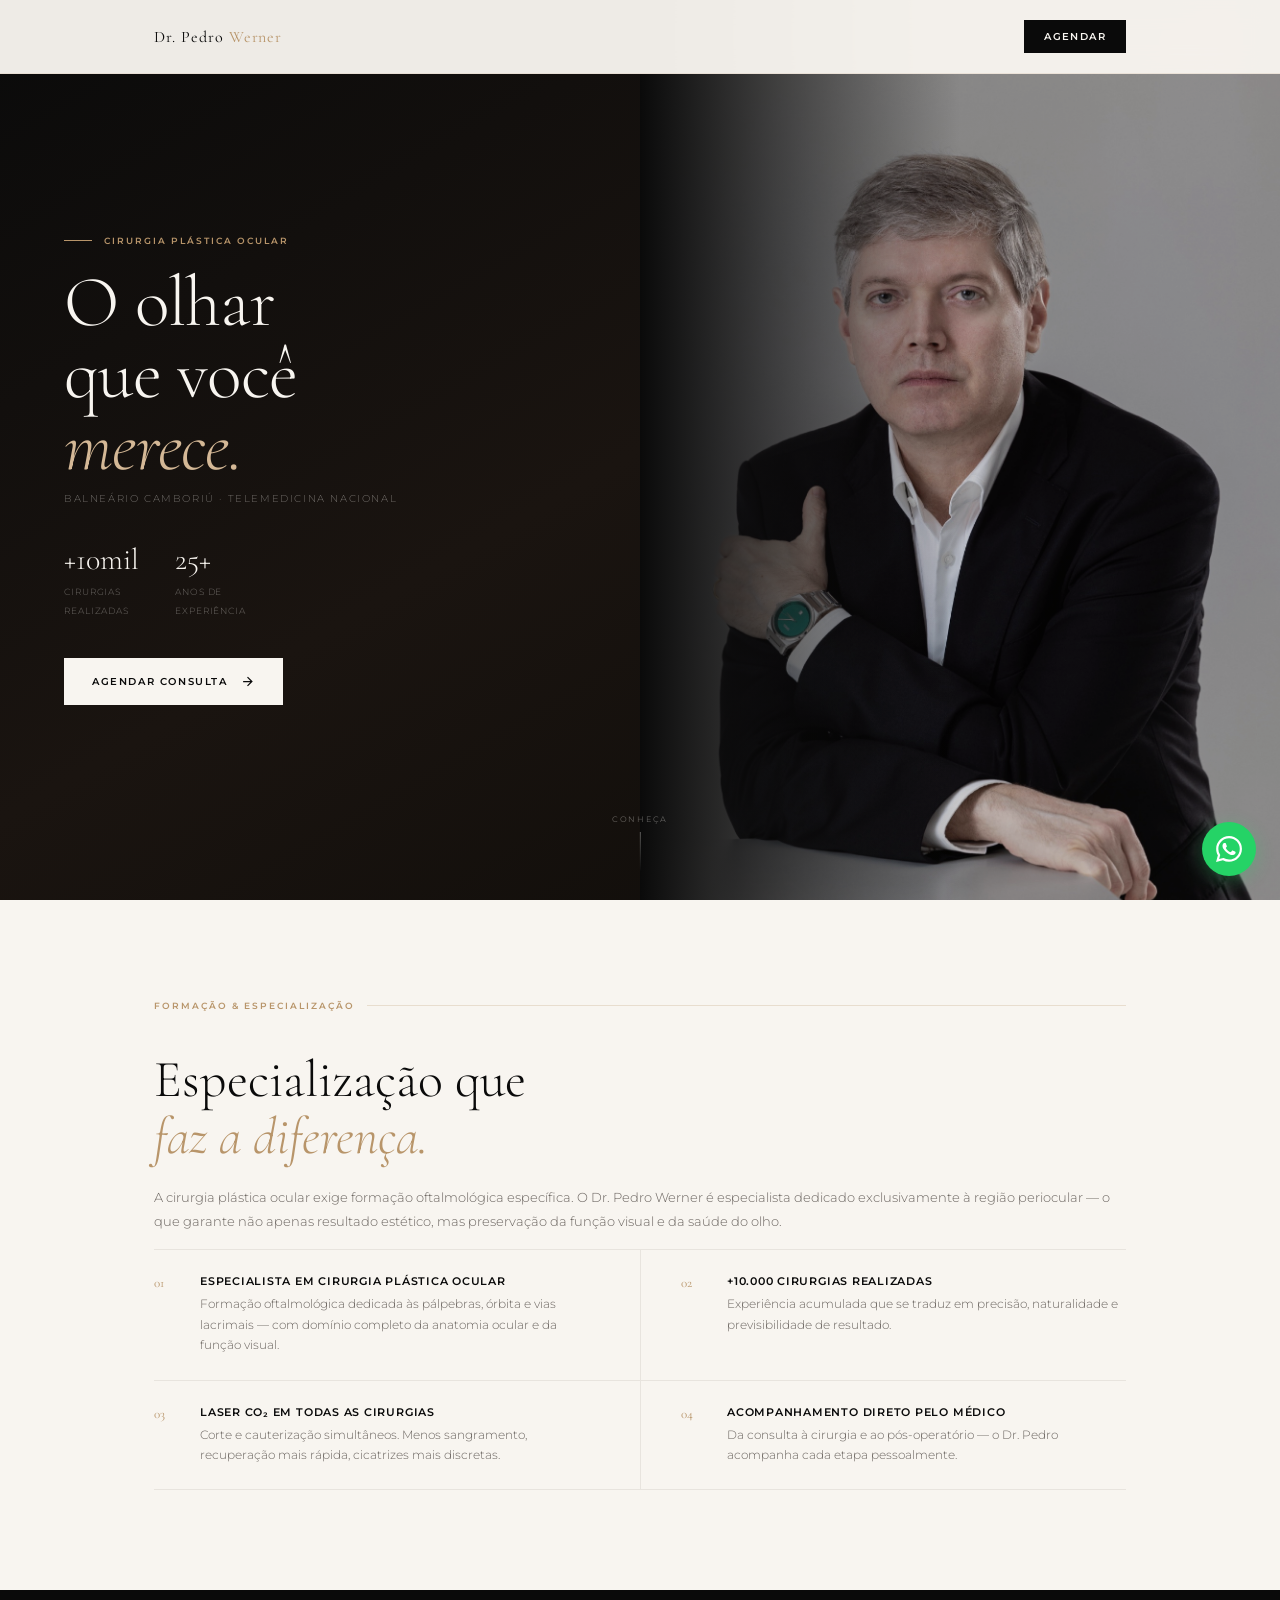
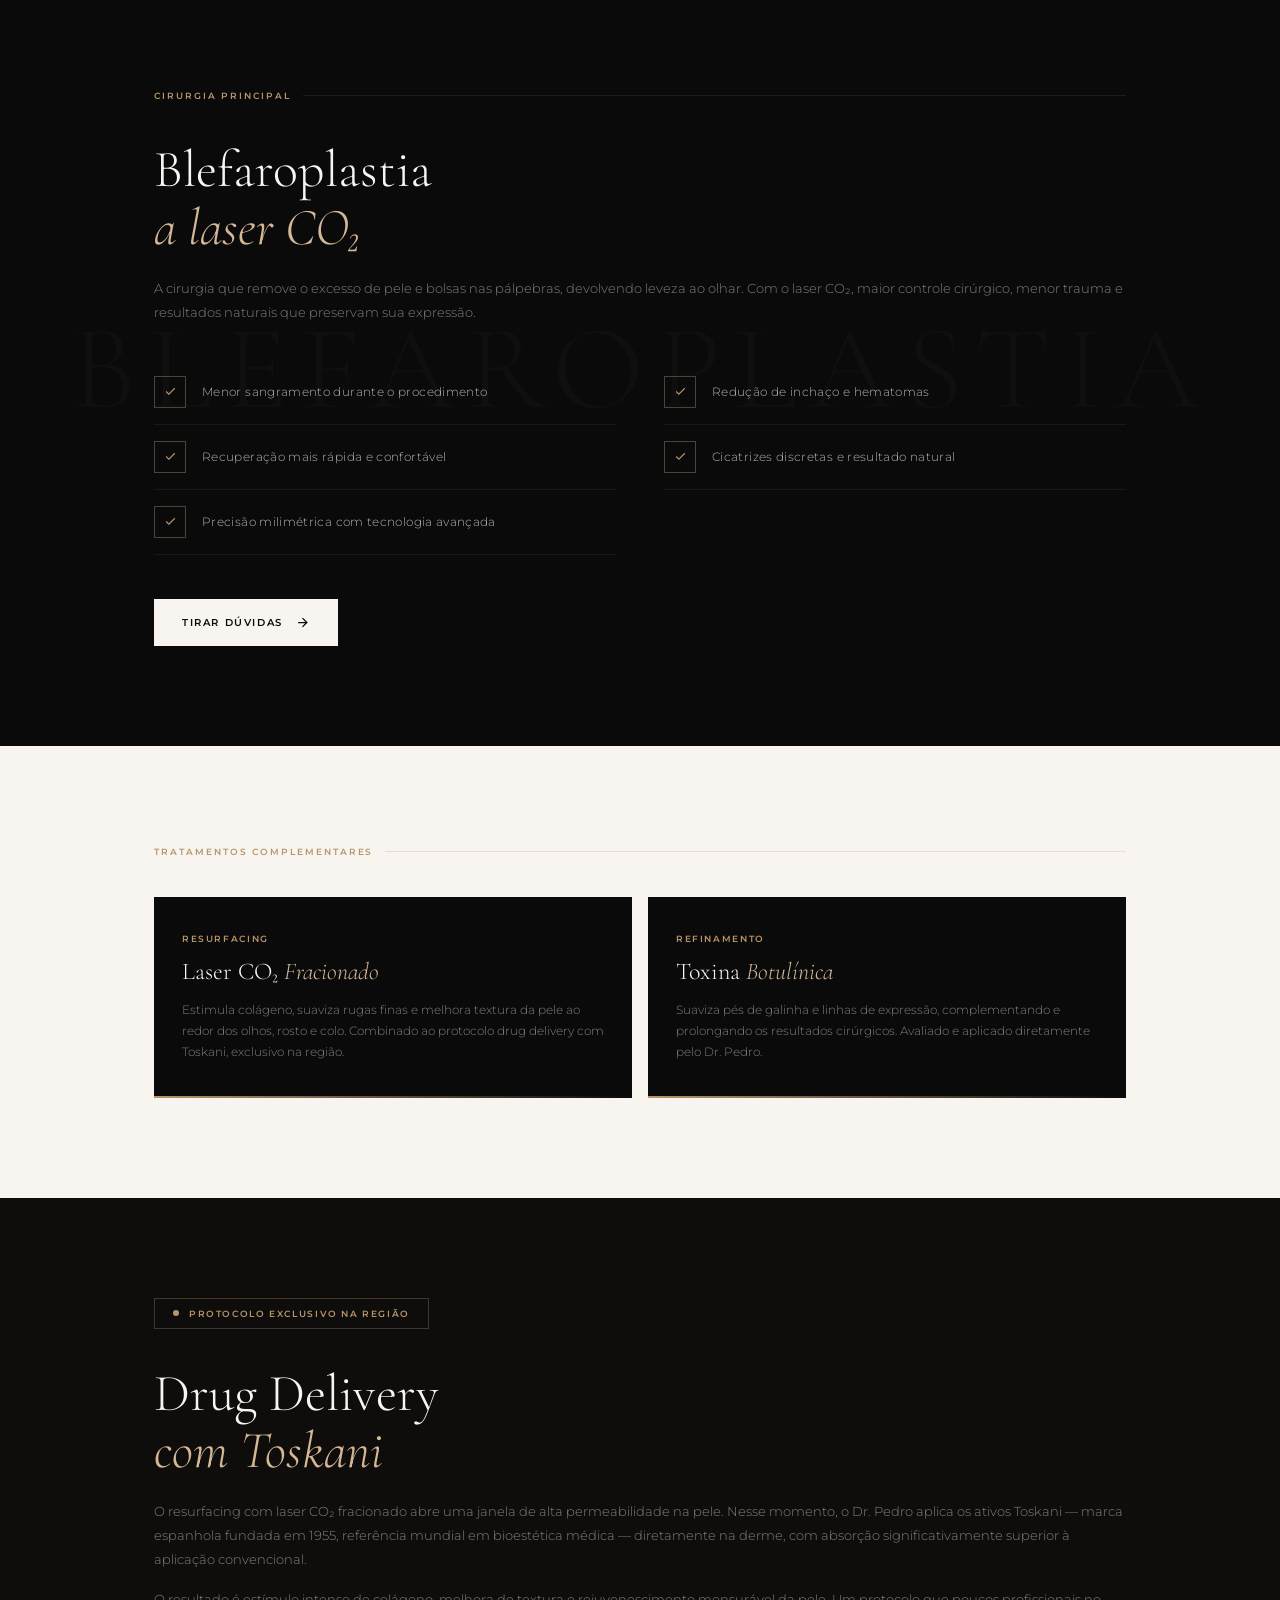
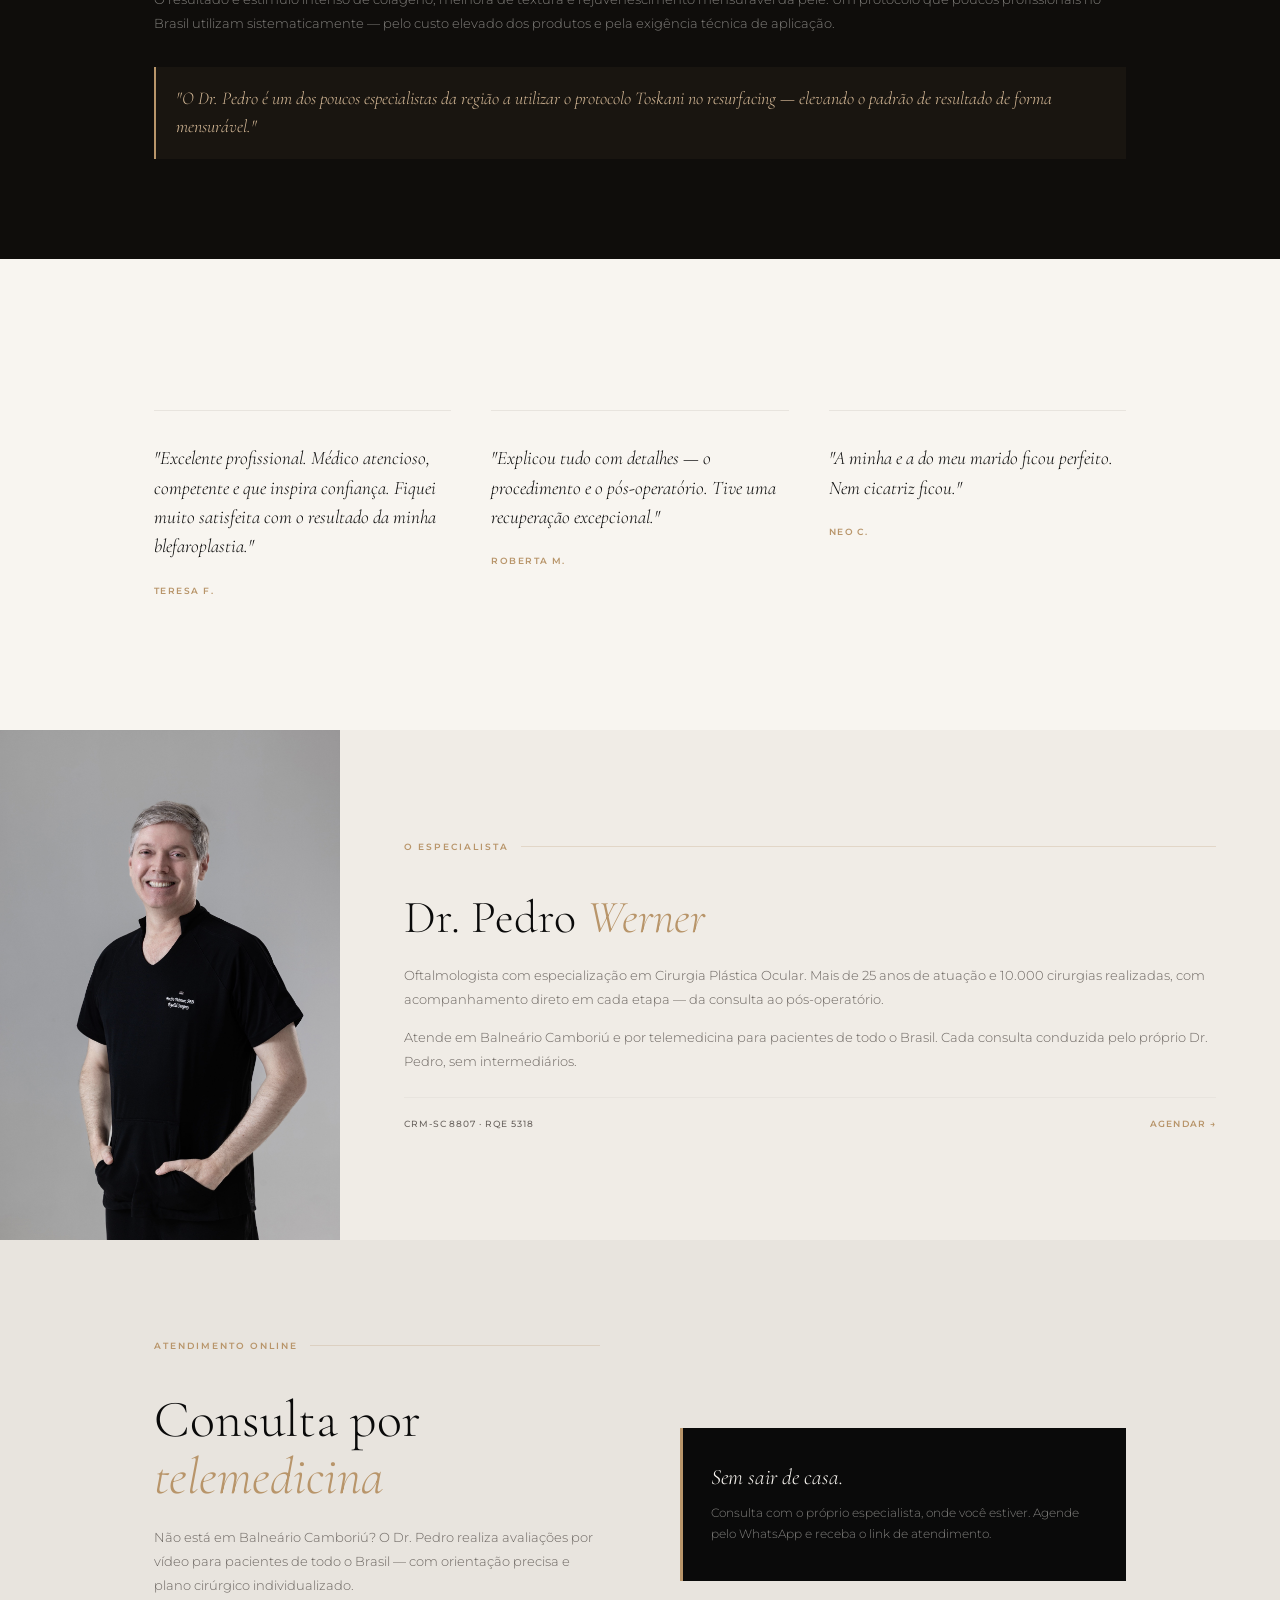
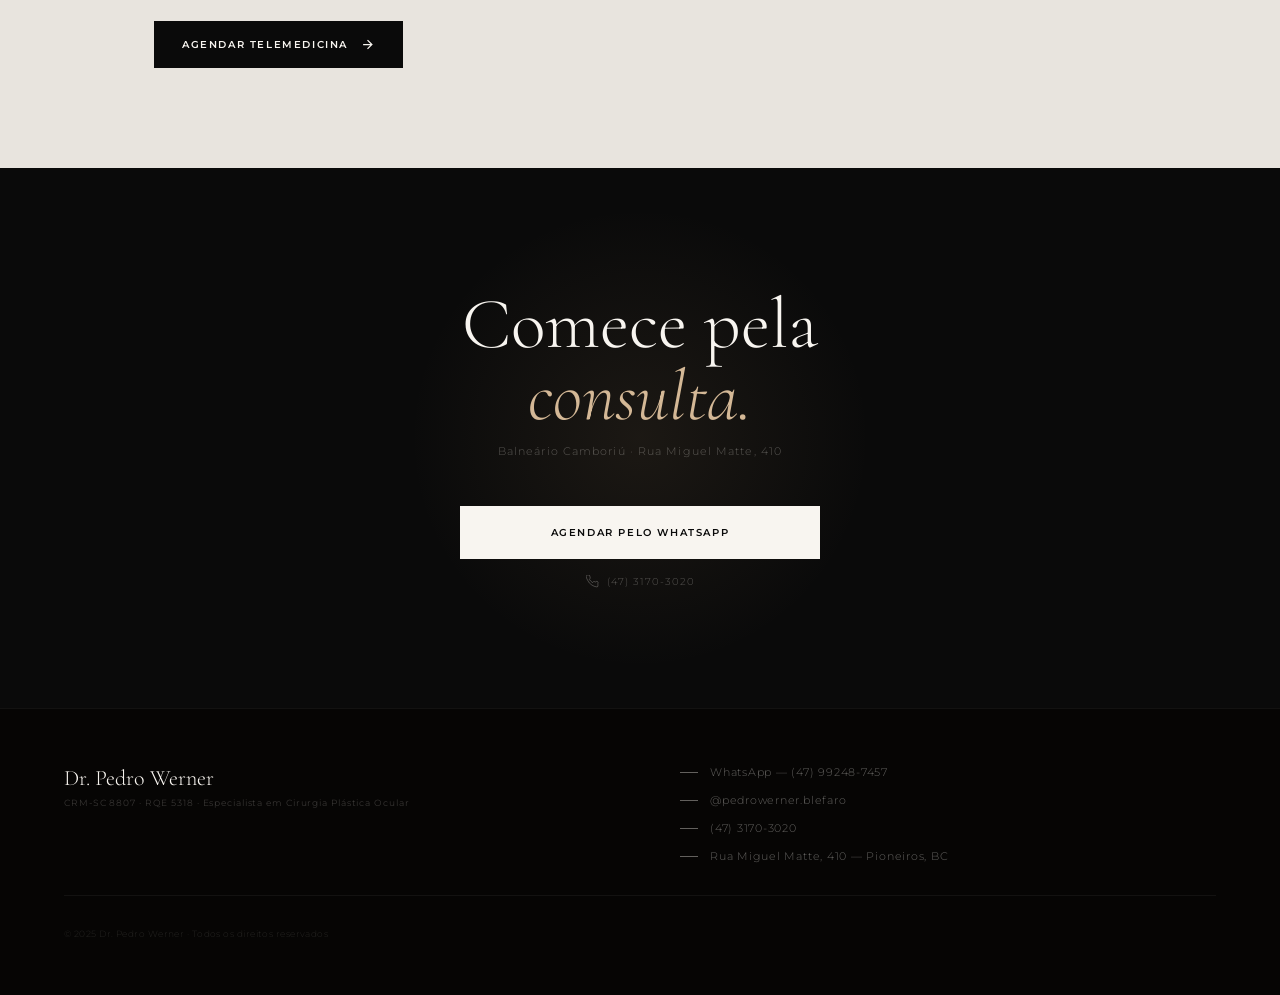
==== index.html @ 824892db "Add files via upload" ====
<!DOCTYPE html>
<html lang="pt-BR">
<head>
<meta charset="UTF-8">
<meta name="viewport" content="width=device-width, initial-scale=1.0">
<meta name="description" content="Dr. Pedro Werner — Especialista em Cirurgia Plástica Ocular. Blefaroplastia com laser CO₂. Balneário Camboriú.">
<title>Dr. Pedro Werner — Cirurgia Plástica Ocular</title>
<link href="https://fonts.googleapis.com/css2?family=Cormorant+Garamond:ital,wght@0,300;0,400;0,500;1,300;1,400&family=Montserrat:wght@300;400;500;600&display=swap" rel="stylesheet">
<style>

*, *::before, *::after { box-sizing: border-box; margin: 0; padding: 0; }
html { scroll-behavior: smooth; -webkit-font-smoothing: antialiased; }

:root {
  --preto: #0a0a0a;
  --branco: #f8f5f0;
  --dourado: #b8956a;
  --dourado-claro: #d4b896;
  --cinza: #6b6560;
  --cinza-claro: #e8e4de;
  --stone: #f0ece6;
  --T: 'Cormorant Garamond', serif;
  --B: 'Montserrat', sans-serif;
  --max: 1100px;
  --pad-mobile: 24px;
  --pad-desktop: 64px;
}

body {
  background: var(--branco);
  color: var(--preto);
  font-family: var(--B);
  overflow-x: hidden;
}

/* ── UTILS ── */
.container {
  width: 100%;
  max-width: var(--max);
  margin: 0 auto;
  padding: 0 var(--pad-mobile);
}
@media (min-width: 768px) {
  .container { padding: 0 var(--pad-desktop); }
}

/* ── NAV ── */
nav {
  position: fixed; top: 0; left: 0; right: 0; z-index: 100;
  background: rgba(248,245,240,0.96);
  backdrop-filter: blur(12px);
  border-bottom: 1px solid rgba(184,149,106,0.15);
}
.nav-inner {
  max-width: var(--max); margin: 0 auto;
  padding: 18px var(--pad-mobile);
  display: flex; align-items: center; justify-content: space-between;
}
@media (min-width: 768px) {
  .nav-inner { padding: 20px var(--pad-desktop); }
}
.nav-logo {
  font-family: var(--T); font-size: 16px; font-weight: 400;
  letter-spacing: 0.06em; color: var(--preto); text-decoration: none;
}
.nav-logo span { color: var(--dourado); }
.nav-cta {
  font-family: var(--B); font-size: 10px; font-weight: 600;
  letter-spacing: 0.14em; text-transform: uppercase;
  color: var(--branco); background: var(--preto);
  padding: 10px 20px; text-decoration: none;
  transition: background 0.25s;
}
.nav-cta:hover { background: var(--dourado); }

/* ── HERO ── */
.hero {
  background: var(--preto);
  min-height: 100svh;
  padding-top: 60px;
  position: relative;
  overflow: hidden;
  display: flex;
  flex-direction: column;
}
@media (min-width: 768px) {
  .hero {
    display: grid;
    grid-template-columns: 1fr 1fr;
    grid-template-rows: 1fr;
    min-height: 100vh;
    padding-top: 0;
  }
}

/* Fundo escuro gradiente */
.hero::before {
  content: '';
  position: absolute; inset: 0;
  background: linear-gradient(150deg, #0a0a0a 0%, #1a1410 50%, #0d0b08 100%);
  z-index: 0;
}

/* Coluna esquerda — texto */
.hero-content {
  position: relative; z-index: 2;
  display: flex; flex-direction: column; justify-content: flex-end;
  padding: 0 var(--pad-mobile) 44px;
  min-height: 100svh;
  order: 1;
}
@media (min-width: 768px) {
  .hero-content {
    min-height: 0;
    padding: 120px var(--pad-desktop) 80px;
    justify-content: center;
    order: 1;
  }
}

.hero-tag {
  font-family: var(--B); font-size: 9px; font-weight: 600;
  letter-spacing: 0.22em; text-transform: uppercase; color: var(--dourado);
  display: flex; align-items: center; gap: 12px; margin-bottom: 20px;
}
.hero-tag::before {
  content: ''; display: block;
  width: 28px; height: 1px; background: var(--dourado);
}
.hero-titulo {
  font-family: var(--T); font-size: clamp(46px, 10vw, 72px);
  font-weight: 300; line-height: 1.0; color: var(--branco);
  letter-spacing: -0.01em; margin-bottom: 10px;
}
.hero-titulo em { font-style: italic; color: var(--dourado-claro); }
.hero-sub {
  font-family: var(--B); font-size: 10px; font-weight: 300;
  letter-spacing: 0.16em; text-transform: uppercase;
  color: rgba(248,245,240,0.4); margin-bottom: 40px;
}
.hero-stats { display: flex; gap: 36px; margin-bottom: 40px; }
.stat-num {
  font-family: var(--T); font-size: 30px; font-weight: 300;
  color: var(--branco); display: block; line-height: 1; margin-bottom: 5px;
}
.stat-label {
  font-family: var(--B); font-size: 9px; font-weight: 300;
  letter-spacing: 0.1em; text-transform: uppercase;
  color: rgba(248,245,240,0.38); line-height: 1.5;
}
.hero-btn {
  display: inline-flex; align-items: center; gap: 12px;
  font-family: var(--B); font-size: 10px; font-weight: 600;
  letter-spacing: 0.16em; text-transform: uppercase;
  color: var(--preto); background: var(--branco);
  padding: 16px 28px; text-decoration: none; width: fit-content;
  transition: background 0.25s, color 0.25s;
}
.hero-btn:hover { background: var(--dourado); color: var(--branco); }
.hero-btn svg { width: 15px; height: 15px; transition: transform 0.25s; }
.hero-btn:hover svg { transform: translateX(3px); }

/* Coluna direita — foto */
.hero-foto-wrap {
  position: absolute;
  inset: 0;
  z-index: 0;
  overflow: hidden;
}
@media (min-width: 768px) {
  .hero-foto-wrap {
    position: relative;
    order: 2;
    height: 100vh;
    max-height: none;
    min-height: 0;
  }
}
.hero-foto {
  width: 100%; height: 100%;
  object-fit: cover;
  object-position: center 8%;
  opacity: 0.8;
  filter: grayscale(15%);
  display: block;
}
/* gradiente sobre a foto — mobile: embaixo, desktop: esquerda */
.hero-foto-grad {
  position: absolute; inset: 0;
  background: linear-gradient(to bottom, rgba(10,10,10,0.15) 0%, rgba(10,10,10,0.5) 45%, rgba(10,10,10,0.95) 75%, var(--preto) 100%);
}
@media (min-width: 768px) {
  .hero-foto-grad {
    background: linear-gradient(to left, transparent 50%, var(--preto) 100%);
  }
}

/* scroll indicator */
.scroll-ind {
  position: absolute; bottom: 28px; left: 50%;
  transform: translateX(-50%);
  display: none; flex-direction: column; align-items: center; gap: 8px;
  z-index: 3; opacity: 0.35;
}
@media (min-width: 768px) {
  .scroll-ind { display: flex; }
}
.scroll-ind span {
  font-family: var(--B); font-size: 8px; font-weight: 400;
  letter-spacing: 0.22em; text-transform: uppercase; color: var(--branco);
}
.scroll-line {
  width: 1px; height: 40px;
  background: linear-gradient(to bottom, var(--branco), transparent);
  animation: scrollAnim 2s ease infinite;
}
@keyframes scrollAnim {
  0%   { transform: scaleY(0); transform-origin: top; }
  50%  { transform: scaleY(1); transform-origin: top; }
  51%  { transform: scaleY(1); transform-origin: bottom; }
  100% { transform: scaleY(0); transform-origin: bottom; }
}

/* ── SEÇÕES GENÉRICAS ── */
.section { padding: 72px 0; }
.section.dark { background: var(--preto); }
.section.light { background: var(--branco); }
.section.stone { background: var(--stone); }
.section.sand { background: var(--cinza-claro); }

@media (min-width: 768px) {
  .section { padding: 100px 0; }
}

.section-label {
  font-family: var(--B); font-size: 9px; font-weight: 600;
  letter-spacing: 0.22em; text-transform: uppercase; color: var(--dourado);
  display: flex; align-items: center; gap: 12px; margin-bottom: 40px;
}
.section-label::after {
  content: ''; flex: 1; height: 1px;
  background: rgba(184,149,106,0.25);
}
.section-label.dark-line::after { background: rgba(255,255,255,0.08); }

.h2 {
  font-family: var(--T); font-size: clamp(36px, 5vw, 52px);
  font-weight: 300; line-height: 1.1; margin-bottom: 20px;
}
.h2 em { font-style: italic; color: var(--dourado); }
.h2.on-dark { color: var(--branco); }
.h2.on-dark em { color: var(--dourado-claro); }

.body-text {
  font-family: var(--B); font-size: 13px; font-weight: 300;
  line-height: 1.85; color: var(--cinza); margin-bottom: 16px;
}
.body-text.on-dark { color: rgba(248,245,240,0.5); }

/* ── CREDENCIAIS ── */
.cred-grid {
  display: grid;
  grid-template-columns: 1fr;
  border-top: 1px solid var(--cinza-claro);
  margin-top: 8px;
}
@media (min-width: 768px) {
  .cred-grid { grid-template-columns: 1fr 1fr; }
}
.cred-item {
  display: flex; gap: 20px; align-items: flex-start;
  padding: 24px 0; border-bottom: 1px solid var(--cinza-claro);
}
@media (min-width: 768px) {
  .cred-item:nth-child(odd) { padding-right: 40px; }
  .cred-item:nth-child(even) { padding-left: 40px; border-left: 1px solid var(--cinza-claro); }
}
.cred-n {
  font-family: var(--T); font-size: 13px; font-weight: 400;
  color: var(--dourado); min-width: 26px; padding-top: 1px;
}
.cred-h {
  font-family: var(--B); font-size: 11px; font-weight: 600;
  letter-spacing: 0.07em; text-transform: uppercase;
  color: var(--preto); margin-bottom: 6px;
}
.cred-p {
  font-family: var(--B); font-size: 12px; font-weight: 300;
  line-height: 1.7; color: var(--cinza);
}

/* ── BENEFÍCIOS ── */
.bene-list { margin: 36px 0; }
.bene-item {
  display: flex; align-items: center; gap: 16px;
  padding: 16px 0; border-bottom: 1px solid rgba(255,255,255,0.06);
}
.bene-icon {
  width: 32px; height: 32px; flex-shrink: 0;
  border: 1px solid rgba(184,149,106,0.4);
  display: flex; align-items: center; justify-content: center;
}
.bene-icon svg { width: 13px; height: 13px; stroke: var(--dourado); fill: none; stroke-width: 2; }
.bene-txt {
  font-family: var(--B); font-size: 12px; font-weight: 300;
  letter-spacing: 0.03em; color: rgba(248,245,240,0.72);
}

@media (min-width: 768px) {
  .bene-list { display: grid; grid-template-columns: 1fr 1fr; column-gap: 48px; }
}

/* ── CARDS ── */
.cards-grid { display: grid; grid-template-columns: 1fr; gap: 16px; margin-top: 16px; }
@media (min-width: 768px) {
  .cards-grid { grid-template-columns: 1fr 1fr; }
}
.card {
  background: var(--preto); padding: 36px 28px;
  position: relative; overflow: hidden;
  transition: transform 0.25s;
}
.card:hover { transform: translateY(-2px); }
.card::after {
  content: ''; position: absolute; bottom: 0; left: 0; right: 0;
  height: 2px; background: linear-gradient(90deg, var(--dourado), transparent);
}
.card-tag {
  font-family: var(--B); font-size: 9px; font-weight: 600;
  letter-spacing: 0.18em; text-transform: uppercase; color: var(--dourado); margin-bottom: 14px;
}
.card-h {
  font-family: var(--T); font-size: 24px; font-weight: 300;
  color: var(--branco); margin-bottom: 12px; line-height: 1.2;
}
.card-h em { font-style: italic; color: var(--dourado-claro); }
.card-p {
  font-family: var(--B); font-size: 12px; font-weight: 300;
  line-height: 1.75; color: rgba(248,245,240,0.5);
}

/* ── TOSKANI ── */
.toskani-badge {
  display: inline-flex; align-items: center; gap: 10px;
  border: 1px solid rgba(184,149,106,0.3);
  padding: 9px 18px; margin-bottom: 36px;
}
.toskani-badge::before {
  content: ''; width: 6px; height: 6px;
  background: var(--dourado); border-radius: 50%;
  animation: pulse 2s ease infinite;
}
.toskani-badge span {
  font-family: var(--B); font-size: 9px; font-weight: 600;
  letter-spacing: 0.18em; text-transform: uppercase; color: var(--dourado);
}
@keyframes pulse { 0%,100% { opacity:1; } 50% { opacity:0.4; } }

.toskani-quote {
  border-left: 2px solid var(--dourado);
  padding: 18px 20px; margin-top: 32px;
  background: rgba(184,149,106,0.06);
}
.toskani-quote p {
  font-family: var(--T); font-size: 18px; font-weight: 300;
  font-style: italic; color: var(--dourado-claro); line-height: 1.55;
}

/* ── DEPOIMENTOS ── */
.dep-grid { margin-top: 8px; }
@media (min-width: 768px) {
  .dep-grid { display: grid; grid-template-columns: 1fr 1fr 1fr; gap: 0 40px; }
}
.dep-item {
  padding: 32px 0; border-bottom: 1px solid var(--cinza-claro);
}
.dep-item:first-child { border-top: 1px solid var(--cinza-claro); }
@media (min-width: 768px) {
  .dep-item { border-bottom: none; border-top: 1px solid var(--cinza-claro) !important; }
}
.dep-txt {
  font-family: var(--T); font-size: 19px; font-weight: 300;
  font-style: italic; line-height: 1.55; color: var(--preto); margin-bottom: 18px;
}
.dep-autor {
  font-family: var(--B); font-size: 9px; font-weight: 600;
  letter-spacing: 0.16em; text-transform: uppercase; color: var(--dourado);
}

/* ── ESPECIALISTA ── */
.esp-wrap {
  display: grid;
  grid-template-columns: 1fr;
  gap: 0;
}
@media (min-width: 768px) {
  .esp-wrap {
    grid-template-columns: 340px 1fr;
    align-items: stretch;
    min-height: 440px;
  }
}
.esp-foto-wrap {
  overflow: hidden;
  height: 380px;
}
@media (min-width: 768px) {
  .esp-foto-wrap { height: auto; min-height: 480px; }
}
.esp-foto {
  width: 100%; height: 100%;
  object-fit: cover;
  object-position: center 25%;
  filter: grayscale(15%);
  display: block;
}
.esp-body {
  padding: 40px var(--pad-mobile);
  display: flex; flex-direction: column; justify-content: center;
}
@media (min-width: 768px) {
  .esp-body { padding: 56px var(--pad-desktop); }
}
.esp-h {
  font-family: var(--T); font-size: clamp(32px, 4vw, 46px);
  font-weight: 300; color: var(--preto); line-height: 1.1; margin-bottom: 20px;
}
.esp-h em { font-style: italic; color: var(--dourado); }
.esp-rodape {
  display: flex; align-items: center; justify-content: space-between;
  border-top: 1px solid var(--cinza-claro); padding-top: 20px; margin-top: 24px;
}
.esp-crm {
  font-family: var(--B); font-size: 9px; font-weight: 500;
  letter-spacing: 0.1em; text-transform: uppercase; color: var(--cinza);
}
.esp-link {
  font-family: var(--B); font-size: 9px; font-weight: 600;
  letter-spacing: 0.14em; text-transform: uppercase;
  color: var(--dourado); text-decoration: none;
}

/* ── TELEMEDICINA ── */
.tele-inner {
  display: grid; grid-template-columns: 1fr;
  gap: 36px;
}
@media (min-width: 768px) {
  .tele-inner { grid-template-columns: 1fr 1fr; align-items: center; gap: 80px; }
}
.tele-box {
  background: var(--preto); padding: 36px 28px;
  border-left: 3px solid var(--dourado);
}
.tele-box-h {
  font-family: var(--T); font-size: 22px; font-weight: 300;
  font-style: italic; color: var(--branco); margin-bottom: 12px;
}
.tele-box-p {
  font-family: var(--B); font-size: 12px; font-weight: 300;
  line-height: 1.8; color: rgba(248,245,240,0.5);
}

/* ── CTA FINAL ── */
.cta-wrap {
  background: var(--preto); padding: 96px var(--pad-mobile);
  text-align: center; position: relative; overflow: hidden;
}
@media (min-width: 768px) {
  .cta-wrap { padding: 120px var(--pad-desktop); }
}
.cta-wrap::before {
  content: ''; position: absolute;
  top: 50%; left: 50%; transform: translate(-50%, -50%);
  width: 500px; height: 500px;
  background: radial-gradient(circle, rgba(184,149,106,0.1) 0%, transparent 65%);
  pointer-events: none;
}
.cta-h {
  font-family: var(--T); font-size: clamp(44px, 8vw, 72px);
  font-weight: 300; line-height: 1.0; color: var(--branco); margin-bottom: 12px;
}
.cta-h em { font-style: italic; color: var(--dourado-claro); }
.cta-sub {
  font-family: var(--B); font-size: 11px; font-weight: 300;
  letter-spacing: 0.1em; color: rgba(248,245,240,0.3); margin-bottom: 48px;
}
.cta-btn {
  display: block; max-width: 360px; margin: 0 auto 16px;
  font-family: var(--B); font-size: 10px; font-weight: 600;
  letter-spacing: 0.16em; text-transform: uppercase;
  color: var(--preto); background: var(--branco);
  padding: 20px 36px; text-decoration: none; text-align: center;
  transition: background 0.25s, color 0.25s;
}
.cta-btn:hover { background: var(--dourado); color: var(--branco); }
.cta-tel {
  display: flex; align-items: center; justify-content: center; gap: 8px;
  font-family: var(--B); font-size: 10px; font-weight: 300;
  letter-spacing: 0.1em; color: rgba(248,245,240,0.3);
  text-decoration: none; margin-top: 14px; transition: color 0.25s;
}
.cta-tel:hover { color: var(--dourado); }

/* ── FOOTER ── */
footer {
  background: #060504;
  padding: 48px var(--pad-mobile);
  border-top: 1px solid rgba(255,255,255,0.05);
}
@media (min-width: 768px) {
  footer { padding: 56px var(--pad-desktop); }
  .footer-inner {
    display: grid; grid-template-columns: 1fr 1fr;
    gap: 0 80px; align-items: start;
  }
}
.footer-nome {
  font-family: var(--T); font-size: 22px; font-weight: 300;
  color: var(--branco); margin-bottom: 6px;
}
.footer-crm {
  font-family: var(--B); font-size: 9px; font-weight: 400;
  letter-spacing: 0.1em; color: rgba(248,245,240,0.2); margin-bottom: 36px;
}
@media (min-width: 768px) { .footer-crm { margin-bottom: 0; } }
.footer-links {
  display: flex; flex-direction: column; gap: 14px;
}
.footer-link {
  font-family: var(--B); font-size: 11px; font-weight: 300;
  letter-spacing: 0.07em; color: rgba(248,245,240,0.38);
  text-decoration: none; display: flex; align-items: center; gap: 12px;
  transition: color 0.25s;
}
.footer-link:hover { color: var(--dourado); }
.footer-link::before { content: ''; width: 18px; height: 1px; background: currentColor; flex-shrink: 0; }
.footer-copy {
  font-family: var(--B); font-size: 9px; font-weight: 300;
  color: rgba(248,245,240,0.13); letter-spacing: 0.05em;
  padding-top: 32px; margin-top: 32px;
  border-top: 1px solid rgba(255,255,255,0.05);
  grid-column: 1 / -1;
}

/* ── WHATSAPP FLOAT ── */
.wa-float {
  position: fixed; bottom: 24px; right: 24px; z-index: 200;
  width: 54px; height: 54px; background: #25D366; border-radius: 50%;
  display: flex; align-items: center; justify-content: center;
  box-shadow: 0 4px 18px rgba(37,211,102,0.3);
  text-decoration: none; transition: transform 0.25s, box-shadow 0.25s;
}
.wa-float:hover { transform: scale(1.08); box-shadow: 0 6px 24px rgba(37,211,102,0.45); }
.wa-float svg { width: 26px; height: 26px; fill: white; }

/* ── REVEAL ── */
.rv { opacity: 0; transform: translateY(22px); transition: opacity 0.65s ease, transform 0.65s ease; }
.rv.on { opacity: 1; transform: none; }

/* ── DIVISOR ── */
.div-gold { width: 36px; height: 1px; background: var(--dourado); margin: 28px 0; }

/* ── BLEFARO WATERMARK ── */
.procedimento-bg { position: relative; overflow: hidden; }
.procedimento-bg::before {
  content: 'BLEFAROPLASTIA';
  position: absolute; top: 50%; left: 50%;
  transform: translate(-50%, -50%);
  font-family: var(--T); font-size: clamp(60px, 12vw, 120px);
  font-weight: 300; color: rgba(255,255,255,0.025);
  white-space: nowrap; pointer-events: none; letter-spacing: 0.1em;
}

/* btn reutilizável */
.btn {
  display: inline-flex; align-items: center; gap: 12px;
  font-family: var(--B); font-size: 10px; font-weight: 600;
  letter-spacing: 0.16em; text-transform: uppercase;
  padding: 16px 28px; text-decoration: none; width: fit-content;
  transition: background 0.25s, color 0.25s;
}
.btn.branco { color: var(--preto); background: var(--branco); }
.btn.branco:hover { background: var(--dourado); color: var(--branco); }
.btn.preto { color: var(--branco); background: var(--preto); }
.btn.preto:hover { background: var(--dourado); }
.btn svg { width: 15px; height: 15px; transition: transform 0.25s; }
.btn:hover svg { transform: translateX(3px); }

</style>
</head>
<body>

<!-- NAV -->
<nav>
  <div class="nav-inner">
    <a href="#" class="nav-logo">Dr. Pedro <span>Werner</span></a>
    <a href="https://wa.me/554799248457" class="nav-cta">Agendar</a>
  </div>
</nav>

<!-- HERO -->
<section class="hero">
  <div class="hero-foto-wrap">
    <img src="[data-uri]" alt="Dr. Pedro Werner" class="hero-foto">
    <div class="hero-foto-grad"></div>
  </div>

  <div class="hero-content">
    <div class="hero-tag">Cirurgia Plástica Ocular</div>
    <h1 class="hero-titulo">
      O olhar<br>que você<br><em>merece.</em>
    </h1>
    <p class="hero-sub">Balneário Camboriú · Telemedicina Nacional</p>
    <div class="hero-stats">
      <div>
        <span class="stat-num">+10mil</span>
        <span class="stat-label">cirurgias<br>realizadas</span>
      </div>
      <div>
        <span class="stat-num">25+</span>
        <span class="stat-label">anos de<br>experiência</span>
      </div>
    </div>
    <a href="https://wa.me/554799248457" class="btn branco">
      Agendar consulta
      <svg viewBox="0 0 24 24" fill="none" stroke="currentColor" stroke-width="2"><path d="M5 12h14M12 5l7 7-7 7"/></svg>
    </a>
  </div>

  <div class="scroll-ind">
    <span>Conheça</span>
    <div class="scroll-line"></div>
  </div>
</section>

<!-- CREDENCIAIS -->
<section class="section light">
  <div class="container">
    <div class="section-label rv">Formação & Especialização</div>
    <h2 class="h2 rv">Especialização que<br><em>faz a diferença.</em></h2>
    <p class="body-text rv">A cirurgia plástica ocular exige formação oftalmológica específica. O Dr. Pedro Werner é especialista dedicado exclusivamente à região periocular — o que garante não apenas resultado estético, mas preservação da função visual e da saúde do olho.</p>
    <div class="cred-grid">
      <div class="cred-item rv">
        <span class="cred-n">01</span>
        <div><p class="cred-h">Especialista em Cirurgia Plástica Ocular</p><p class="cred-p">Formação oftalmológica dedicada às pálpebras, órbita e vias lacrimais — com domínio completo da anatomia ocular e da função visual.</p></div>
      </div>
      <div class="cred-item rv">
        <span class="cred-n">02</span>
        <div><p class="cred-h">+10.000 cirurgias realizadas</p><p class="cred-p">Experiência acumulada que se traduz em precisão, naturalidade e previsibilidade de resultado.</p></div>
      </div>
      <div class="cred-item rv">
        <span class="cred-n">03</span>
        <div><p class="cred-h">Laser CO₂ em todas as cirurgias</p><p class="cred-p">Corte e cauterização simultâneos. Menos sangramento, recuperação mais rápida, cicatrizes mais discretas.</p></div>
      </div>
      <div class="cred-item rv">
        <span class="cred-n">04</span>
        <div><p class="cred-h">Acompanhamento direto pelo médico</p><p class="cred-p">Da consulta à cirurgia e ao pós-operatório — o Dr. Pedro acompanha cada etapa pessoalmente.</p></div>
      </div>
    </div>
  </div>
</section>

<!-- BLEFAROPLASTIA -->
<section class="section dark procedimento-bg">
  <div class="container">
    <div class="section-label dark-line rv">Cirurgia Principal</div>
    <h2 class="h2 on-dark rv">Blefaroplastia<br><em>a laser CO₂</em></h2>
    <p class="body-text on-dark rv">A cirurgia que remove o excesso de pele e bolsas nas pálpebras, devolvendo leveza ao olhar. Com o laser CO₂, maior controle cirúrgico, menor trauma e resultados naturais que preservam sua expressão.</p>
    <div class="bene-list">
      <div class="bene-item rv"><div class="bene-icon"><svg viewBox="0 0 24 24"><path d="M20 6L9 17l-5-5"/></svg></div><span class="bene-txt">Menor sangramento durante o procedimento</span></div>
      <div class="bene-item rv"><div class="bene-icon"><svg viewBox="0 0 24 24"><path d="M20 6L9 17l-5-5"/></svg></div><span class="bene-txt">Redução de inchaço e hematomas</span></div>
      <div class="bene-item rv"><div class="bene-icon"><svg viewBox="0 0 24 24"><path d="M20 6L9 17l-5-5"/></svg></div><span class="bene-txt">Recuperação mais rápida e confortável</span></div>
      <div class="bene-item rv"><div class="bene-icon"><svg viewBox="0 0 24 24"><path d="M20 6L9 17l-5-5"/></svg></div><span class="bene-txt">Cicatrizes discretas e resultado natural</span></div>
      <div class="bene-item rv"><div class="bene-icon"><svg viewBox="0 0 24 24"><path d="M20 6L9 17l-5-5"/></svg></div><span class="bene-txt">Precisão milimétrica com tecnologia avançada</span></div>
    </div>
    <a href="https://wa.me/554799248457" class="btn branco rv" style="margin-top:8px;">
      Tirar dúvidas
      <svg viewBox="0 0 24 24" fill="none" stroke="currentColor" stroke-width="2"><path d="M5 12h14M12 5l7 7-7 7"/></svg>
    </a>
  </div>
</section>

<!-- COMPLEMENTARES -->
<section class="section light">
  <div class="container">
    <div class="section-label rv">Tratamentos Complementares</div>
    <div class="cards-grid">
      <div class="card rv">
        <p class="card-tag">Resurfacing</p>
        <h3 class="card-h">Laser CO₂ <em>Fracionado</em></h3>
        <p class="card-p">Estimula colágeno, suaviza rugas finas e melhora textura da pele ao redor dos olhos, rosto e colo. Combinado ao protocolo drug delivery com Toskani, exclusivo na região.</p>
      </div>
      <div class="card rv">
        <p class="card-tag">Refinamento</p>
        <h3 class="card-h">Toxina <em>Botulínica</em></h3>
        <p class="card-p">Suaviza pés de galinha e linhas de expressão, complementando e prolongando os resultados cirúrgicos. Avaliado e aplicado diretamente pelo Dr. Pedro.</p>
      </div>
    </div>
  </div>
</section>

<!-- TOSKANI -->
<section class="section dark" style="background:#0f0d0b;">
  <div class="container">
    <div class="toskani-badge rv"><span>Protocolo Exclusivo na Região</span></div>
    <h2 class="h2 on-dark rv">Drug Delivery<br><em>com Toskani</em></h2>
    <p class="body-text on-dark rv">O resurfacing com laser CO₂ fracionado abre uma janela de alta permeabilidade na pele. Nesse momento, o Dr. Pedro aplica os ativos Toskani — marca espanhola fundada em 1955, referência mundial em bioestética médica — diretamente na derme, com absorção significativamente superior à aplicação convencional.</p>
    <p class="body-text on-dark rv">O resultado é estímulo intenso de colágeno, melhora de textura e rejuvenescimento mensurável da pele. Um protocolo que poucos profissionais no Brasil utilizam sistematicamente — pelo custo elevado dos produtos e pela exigência técnica de aplicação.</p>
    <div class="toskani-quote rv">
      <p>"O Dr. Pedro é um dos poucos especialistas da região a utilizar o protocolo Toskani no resurfacing — elevando o padrão de resultado de forma mensurável."</p>
    </div>
  </div>
</section>

<!-- DEPOIMENTOS -->
<section class="section light">
  <div class="container">
    <div class="section-label rv">Pacientes</div>
    <div class="dep-grid">
      <div class="dep-item rv">
        <p class="dep-txt">"Excelente profissional. Médico atencioso, competente e que inspira confiança. Fiquei muito satisfeita com o resultado da minha blefaroplastia."</p>
        <span class="dep-autor">Teresa F.</span>
      </div>
      <div class="dep-item rv">
        <p class="dep-txt">"Explicou tudo com detalhes — o procedimento e o pós-operatório. Tive uma recuperação excepcional."</p>
        <span class="dep-autor">Roberta M.</span>
      </div>
      <div class="dep-item rv">
        <p class="dep-txt">"A minha e a do meu marido ficou perfeito. Nem cicatriz ficou."</p>
        <span class="dep-autor">Neo C.</span>
      </div>
    </div>
  </div>
</section>

<!-- O ESPECIALISTA -->
<section class="section stone" style="padding:0;">
  <div class="esp-wrap">
    <div class="esp-foto-wrap">
      <img src="[data-uri]" alt="Dr. Pedro Werner" class="esp-foto">
    </div>
    <div class="esp-body">
      <div class="section-label rv">O Especialista</div>
      <h2 class="esp-h rv">Dr. Pedro <em>Werner</em></h2>
      <p class="body-text rv" style="margin-bottom:0;">Oftalmologista com especialização em Cirurgia Plástica Ocular. Mais de 25 anos de atuação e 10.000 cirurgias realizadas, com acompanhamento direto em cada etapa — da consulta ao pós-operatório.</p>
      <p class="body-text rv" style="margin-top:14px;margin-bottom:0;">Atende em Balneário Camboriú e por telemedicina para pacientes de todo o Brasil. Cada consulta conduzida pelo próprio Dr. Pedro, sem intermediários.</p>
      <div class="esp-rodape rv">
        <span class="esp-crm">CRM-SC 8807 · RQE 5318</span>
        <a href="https://wa.me/554799248457" class="esp-link">Agendar →</a>
      </div>
    </div>
  </div>
</section>

<!-- TELEMEDICINA -->
<section class="section sand">
  <div class="container">
    <div class="tele-inner">
      <div>
        <div class="section-label rv">Atendimento Online</div>
        <h2 class="h2 rv">Consulta por<br><em>telemedicina</em></h2>
        <p class="body-text rv">Não está em Balneário Camboriú? O Dr. Pedro realiza avaliações por vídeo para pacientes de todo o Brasil — com orientação precisa e plano cirúrgico individualizado.</p>
        <a href="https://wa.me/554799248457" class="btn preto rv" style="margin-top:8px;">
          Agendar telemedicina
          <svg viewBox="0 0 24 24" fill="none" stroke="currentColor" stroke-width="2"><path d="M5 12h14M12 5l7 7-7 7"/></svg>
        </a>
      </div>
      <div class="tele-box rv">
        <p class="tele-box-h">Sem sair de casa.</p>
        <p class="tele-box-p">Consulta com o próprio especialista, onde você estiver. Agende pelo WhatsApp e receba o link de atendimento.</p>
      </div>
    </div>
  </div>
</section>

<!-- CTA FINAL -->
<div class="cta-wrap">
  <div style="position:relative;z-index:1;">
    <h2 class="cta-h rv">Comece pela<br><em>consulta.</em></h2>
    <p class="cta-sub rv">Balneário Camboriú · Rua Miguel Matte, 410</p>
    <a href="https://wa.me/554799248457" class="cta-btn rv">Agendar pelo WhatsApp</a>
    <a href="tel:+554731703020" class="cta-tel rv">
      <svg width="13" height="13" viewBox="0 0 24 24" fill="none" stroke="currentColor" stroke-width="1.5"><path d="M22 16.92v3a2 2 0 01-2.18 2 19.79 19.79 0 01-8.63-3.07A19.5 19.5 0 013.07 9.8 19.79 19.79 0 01.01 1.18 2 2 0 012 0h3a2 2 0 012 1.72 12.84 12.84 0 00.7 2.81 2 2 0 01-.45 2.11L6.09 7.91a16 16 0 006 6l1.27-1.27a2 2 0 012.11-.45 12.84 12.84 0 002.81.7A2 2 0 0122 14.92z"/></svg>
      (47) 3170-3020
    </a>
  </div>
</div>

<!-- FOOTER -->
<footer>
  <div class="footer-inner">
    <div>
      <p class="footer-nome">Dr. Pedro Werner</p>
      <p class="footer-crm">CRM-SC 8807 · RQE 5318 · Especialista em Cirurgia Plástica Ocular</p>
    </div>
    <div class="footer-links">
      <a href="https://wa.me/554799248457" class="footer-link">WhatsApp — (47) 99248-7457</a>
      <a href="https://instagram.com/pedrowerner.blefaro" class="footer-link">@pedrowerner.blefaro</a>
      <a href="tel:+554731703020" class="footer-link">(47) 3170-3020</a>
      <a href="https://maps.google.com/?q=Rua+Miguel+Matte+410+Balneario+Camboriu" class="footer-link">Rua Miguel Matte, 410 — Pioneiros, BC</a>
    </div>
    <p class="footer-copy">© 2025 Dr. Pedro Werner · Todos os direitos reservados</p>
  </div>
</footer>

<!-- WHATSAPP FLOAT -->
<a href="https://wa.me/554799248457" class="wa-float" aria-label="WhatsApp">
  <svg viewBox="0 0 24 24"><path d="M17.472 14.382c-.297-.149-1.758-.867-2.03-.967-.273-.099-.471-.148-.67.15-.197.297-.767.966-.94 1.164-.173.199-.347.223-.644.075-.297-.15-1.255-.463-2.39-1.475-.883-.788-1.48-1.761-1.653-2.059-.173-.297-.018-.458.13-.606.134-.133.298-.347.446-.52.149-.174.198-.298.298-.497.099-.198.05-.371-.025-.52-.075-.149-.669-1.612-.916-2.207-.242-.579-.487-.5-.669-.51-.173-.008-.371-.01-.57-.01-.198 0-.52.074-.792.372-.272.297-1.04 1.016-1.04 2.479 0 1.462 1.065 2.875 1.213 3.074.149.198 2.096 3.2 5.077 4.487.709.306 1.262.489 1.694.625.712.227 1.36.195 1.871.118.571-.085 1.758-.719 2.006-1.413.248-.694.248-1.289.173-1.413-.074-.124-.272-.198-.57-.347m-5.421 7.403h-.004a9.87 9.87 0 01-5.031-1.378l-.361-.214-3.741.982.998-3.648-.235-.374a9.86 9.86 0 01-1.51-5.26c.001-5.45 4.436-9.884 9.888-9.884 2.64 0 5.122 1.03 6.988 2.898a9.825 9.825 0 012.893 6.994c-.003 5.45-4.437 9.884-9.885 9.884m8.413-18.297A11.815 11.815 0 0012.05 0C5.495 0 .16 5.335.157 11.892c0 2.096.547 4.142 1.588 5.945L.057 24l6.305-1.654a11.882 11.882 0 005.683 1.448h.005c6.554 0 11.89-5.335 11.893-11.893a11.821 11.821 0 00-3.48-8.413z"/></svg>
</a>

<script>
const obs = new IntersectionObserver((entries) => {
  entries.forEach(e => {
    if (e.isIntersecting) { e.target.classList.add('on'); obs.unobserve(e.target); }
  });
}, { threshold: 0.08, rootMargin: '0px 0px -30px 0px' });
document.querySelectorAll('.rv').forEach(el => obs.observe(el));
</script>

</body>
</html>
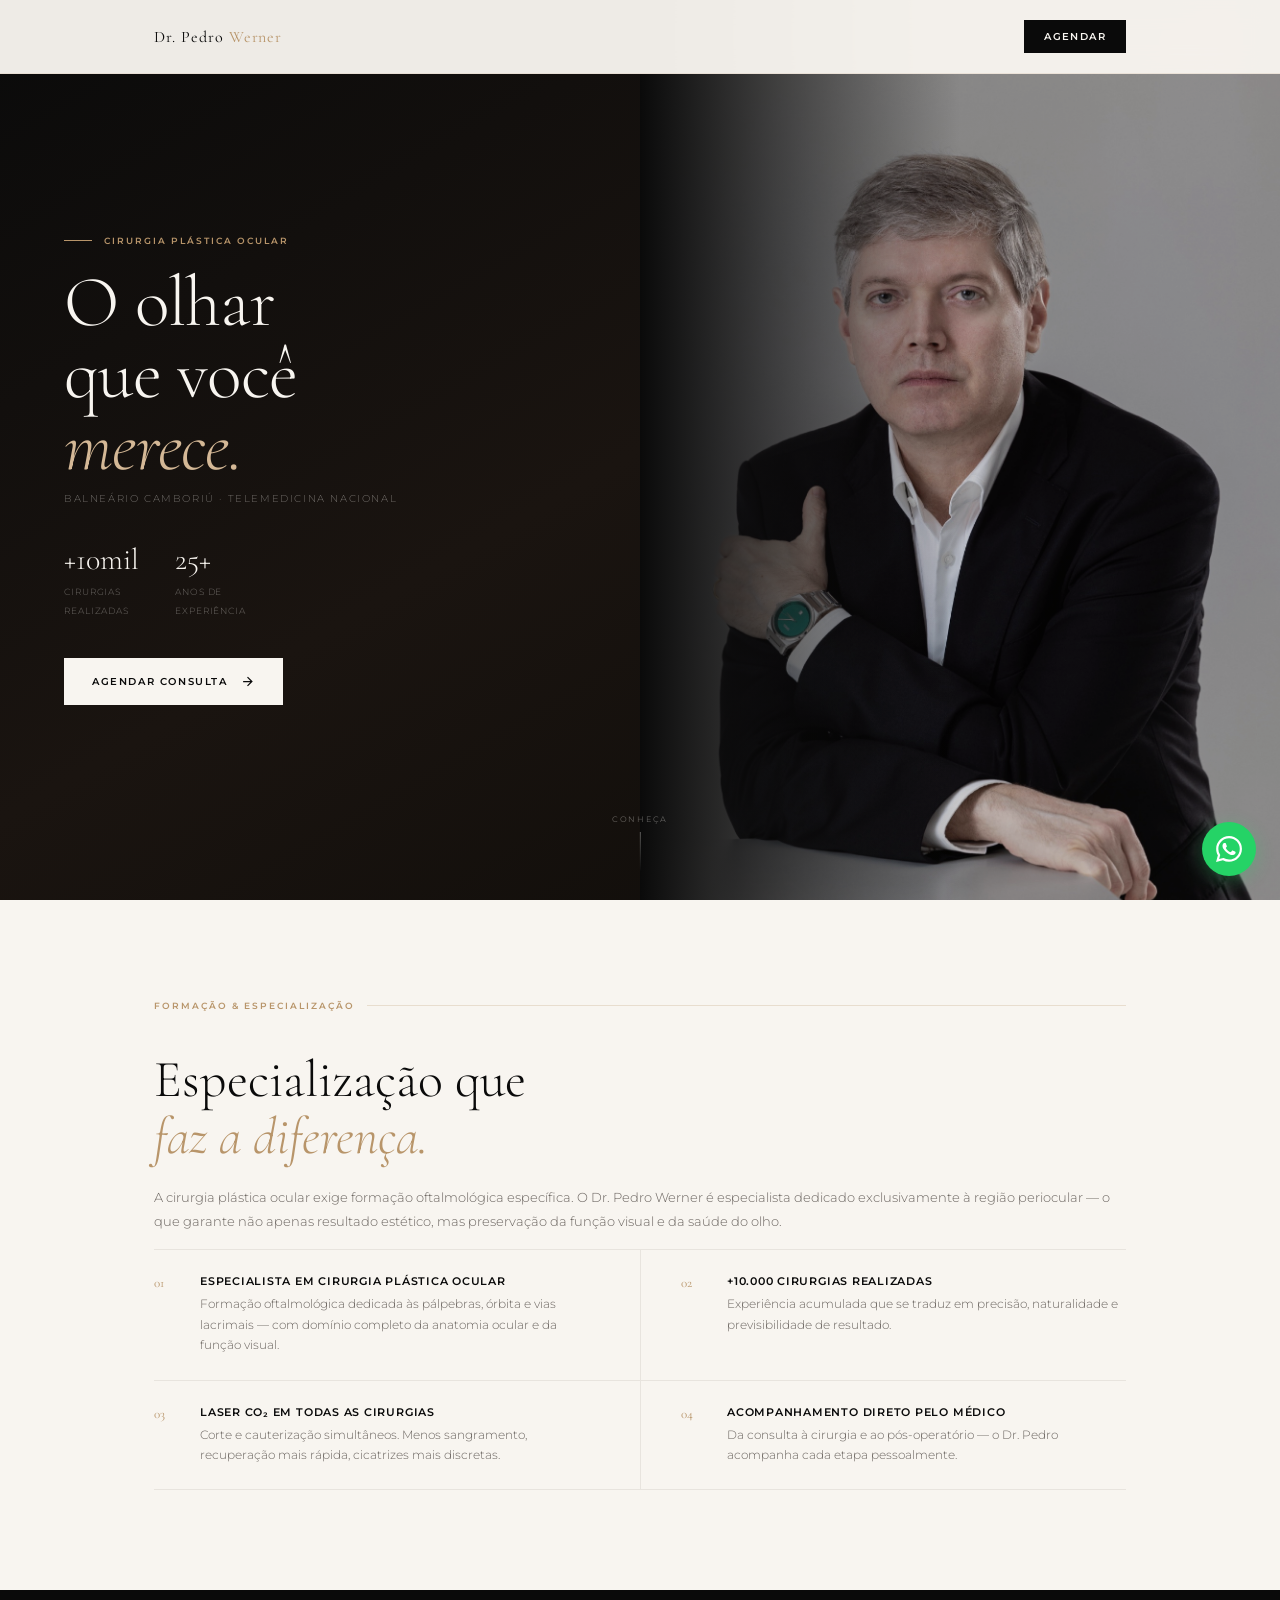
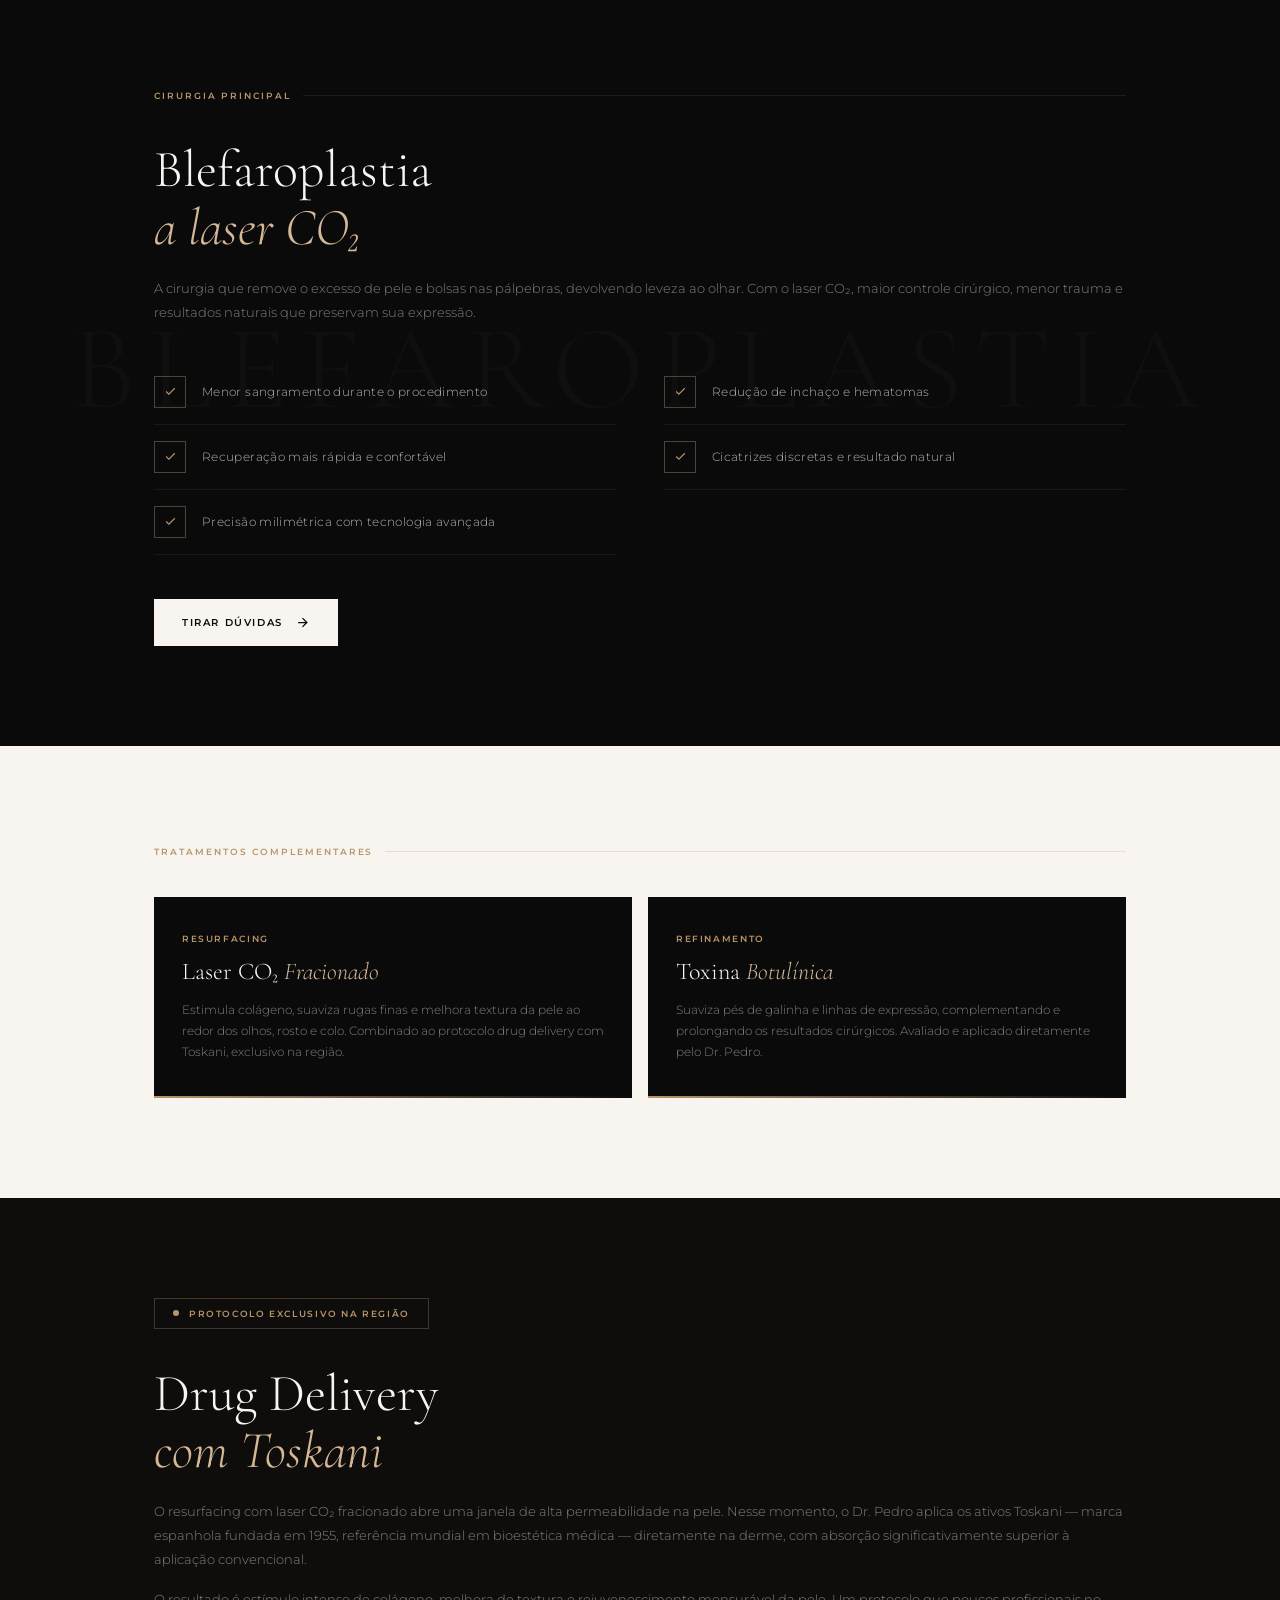
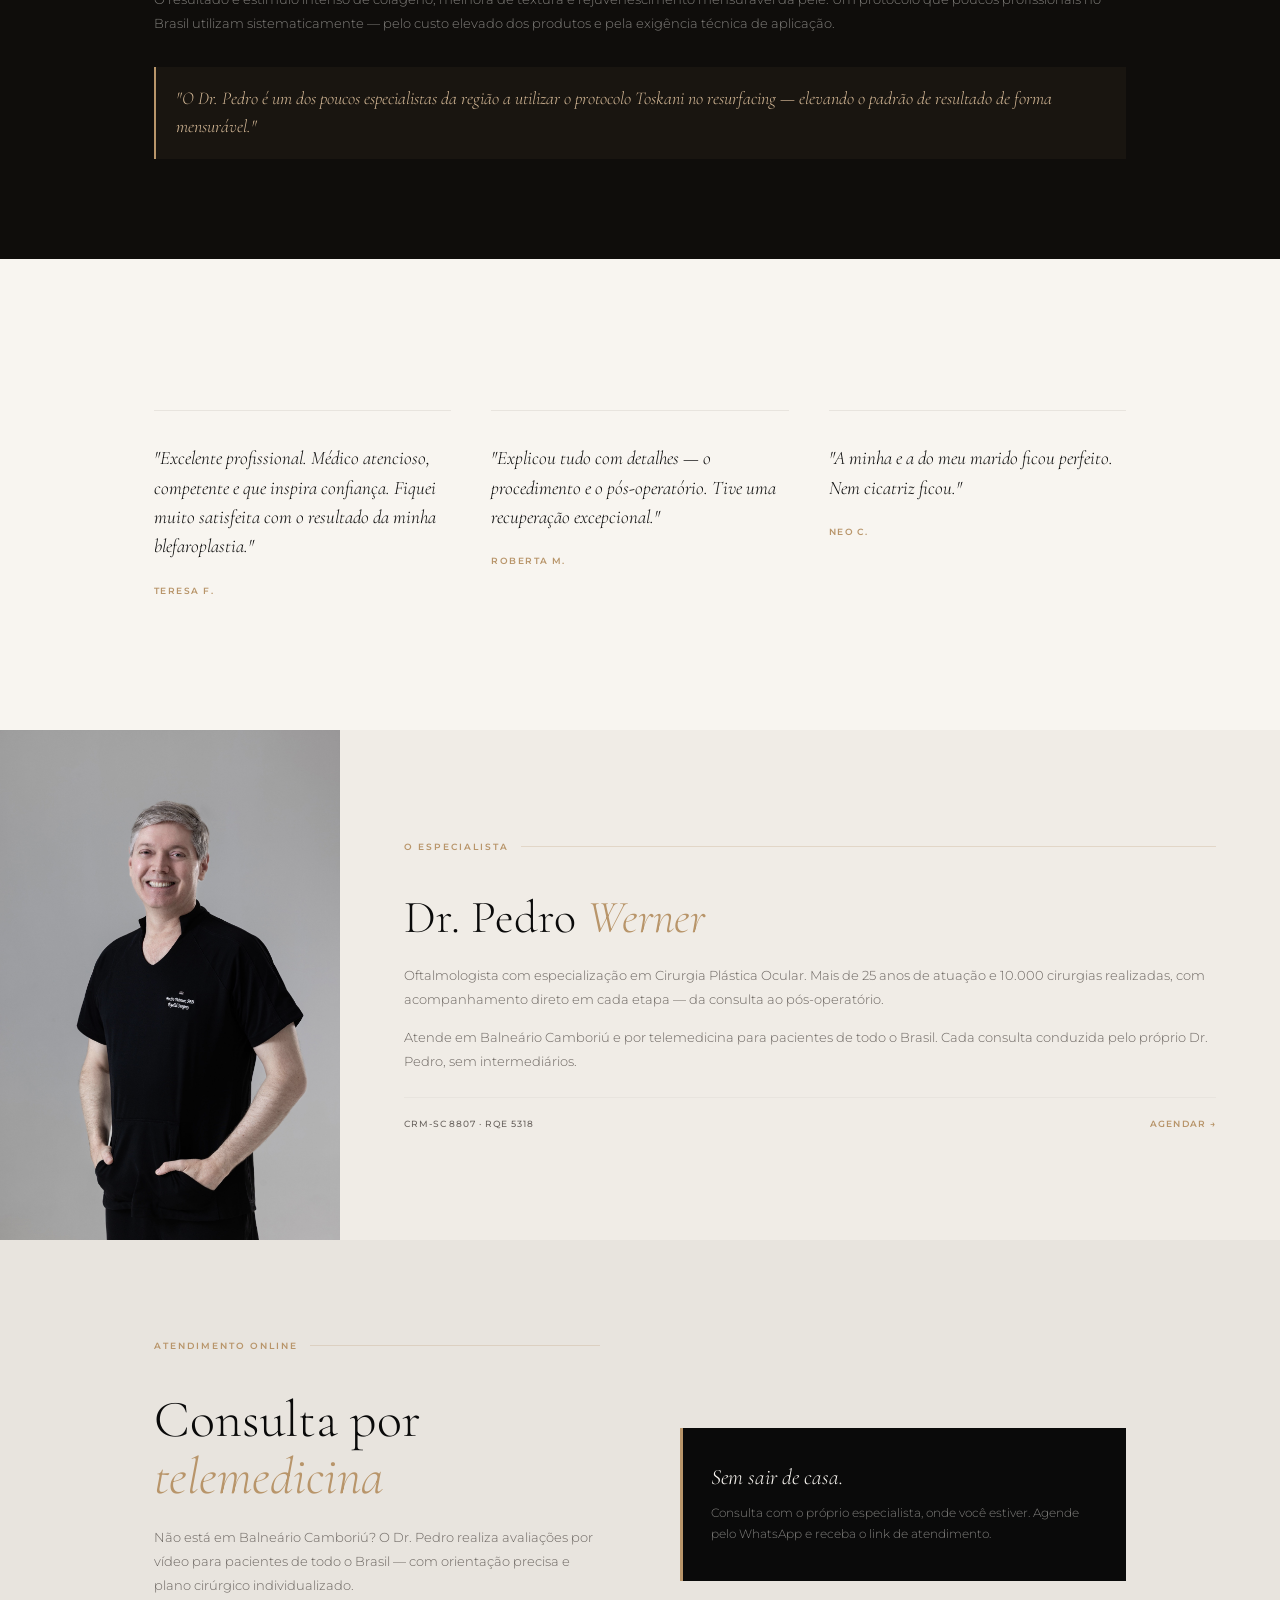
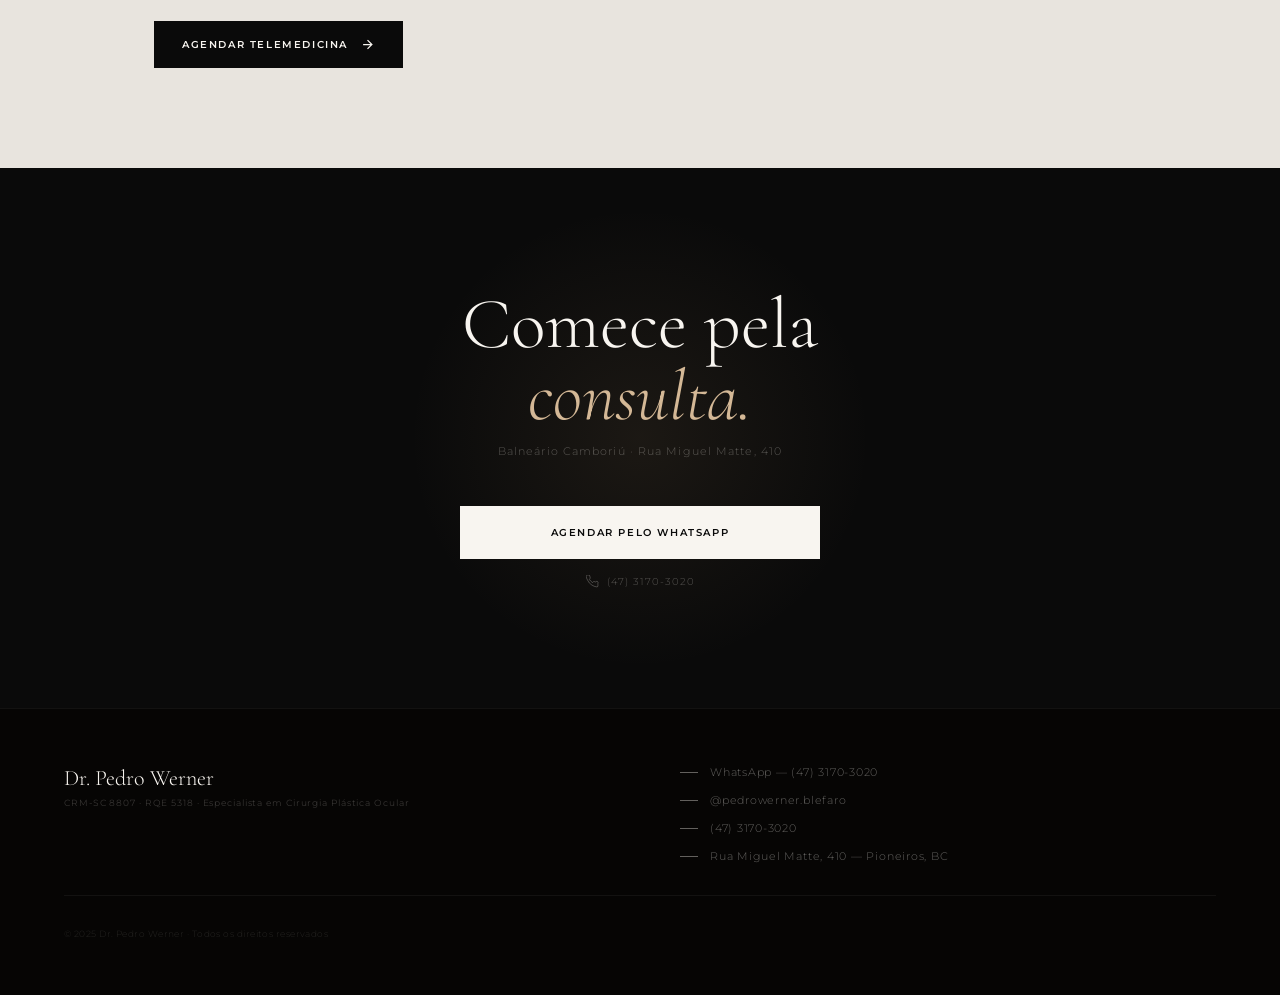
==== commit 9a744654: "Add files via upload" ====
--- a/index.html
+++ b/index.html
@@ -795,7 +795,7 @@
       <p class="footer-crm">CRM-SC 8807 · RQE 5318 · Especialista em Cirurgia Plástica Ocular</p>
     </div>
     <div class="footer-links">
-      <a href="https://wa.me/554799248457" class="footer-link">WhatsApp — (47) 99248-7457</a>
+      <a href="https://wa.me/554799248457" class="footer-link">WhatsApp — (47) 3170-3020</a>
       <a href="https://instagram.com/pedrowerner.blefaro" class="footer-link">@pedrowerner.blefaro</a>
       <a href="tel:+554731703020" class="footer-link">(47) 3170-3020</a>
       <a href="https://maps.google.com/?q=Rua+Miguel+Matte+410+Balneario+Camboriu" class="footer-link">Rua Miguel Matte, 410 — Pioneiros, BC</a>
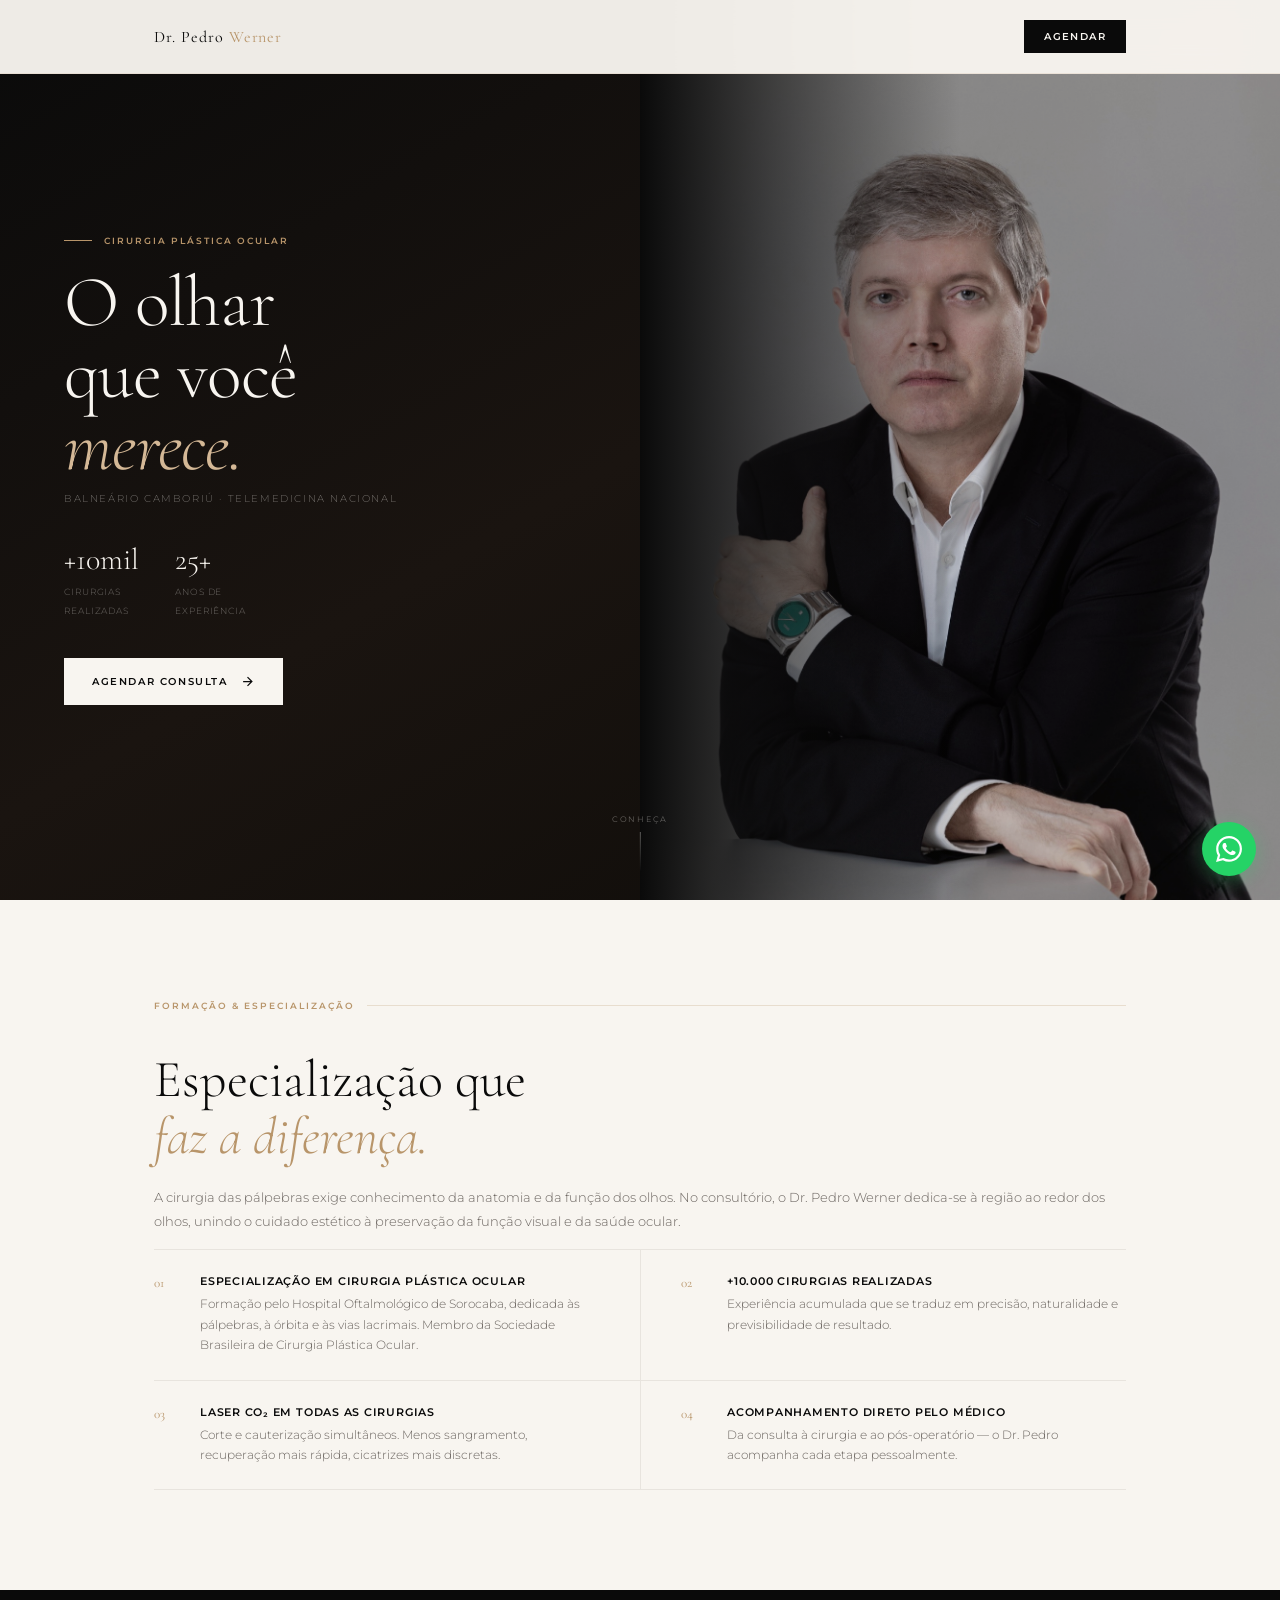
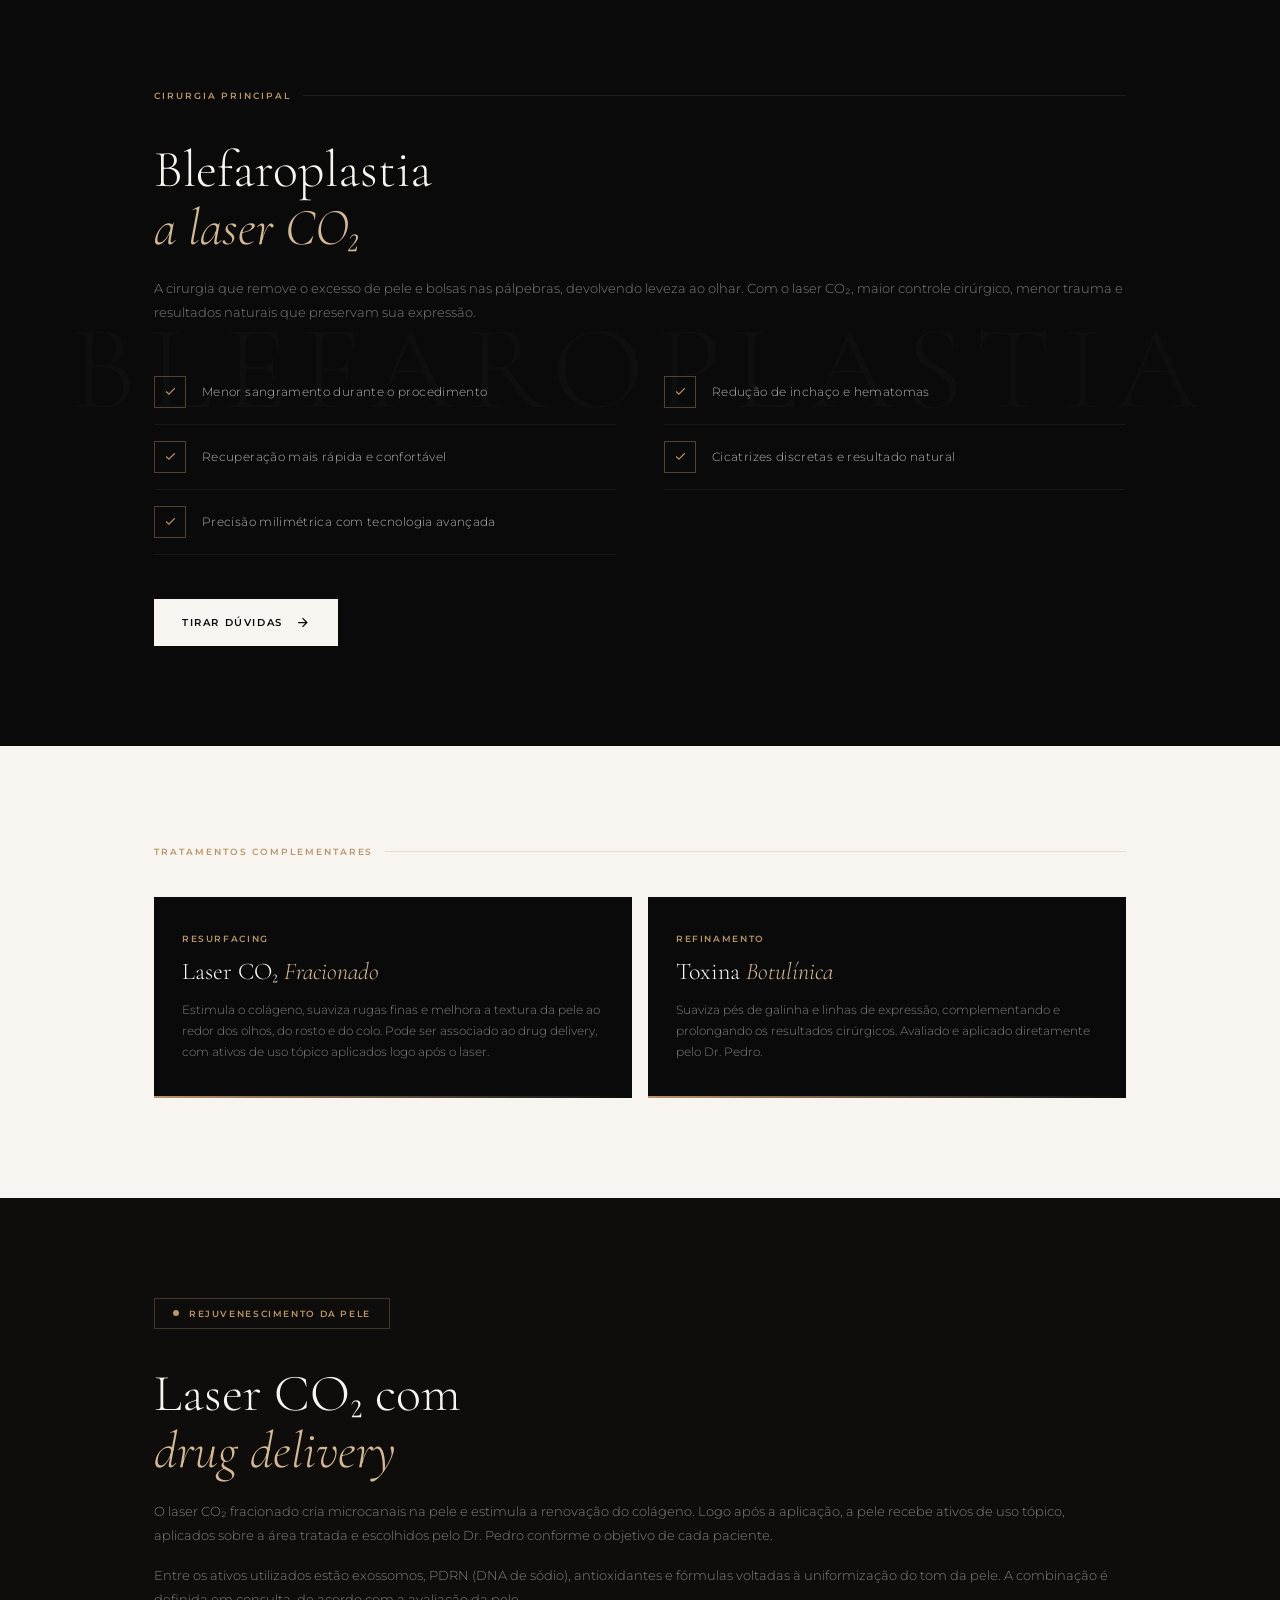
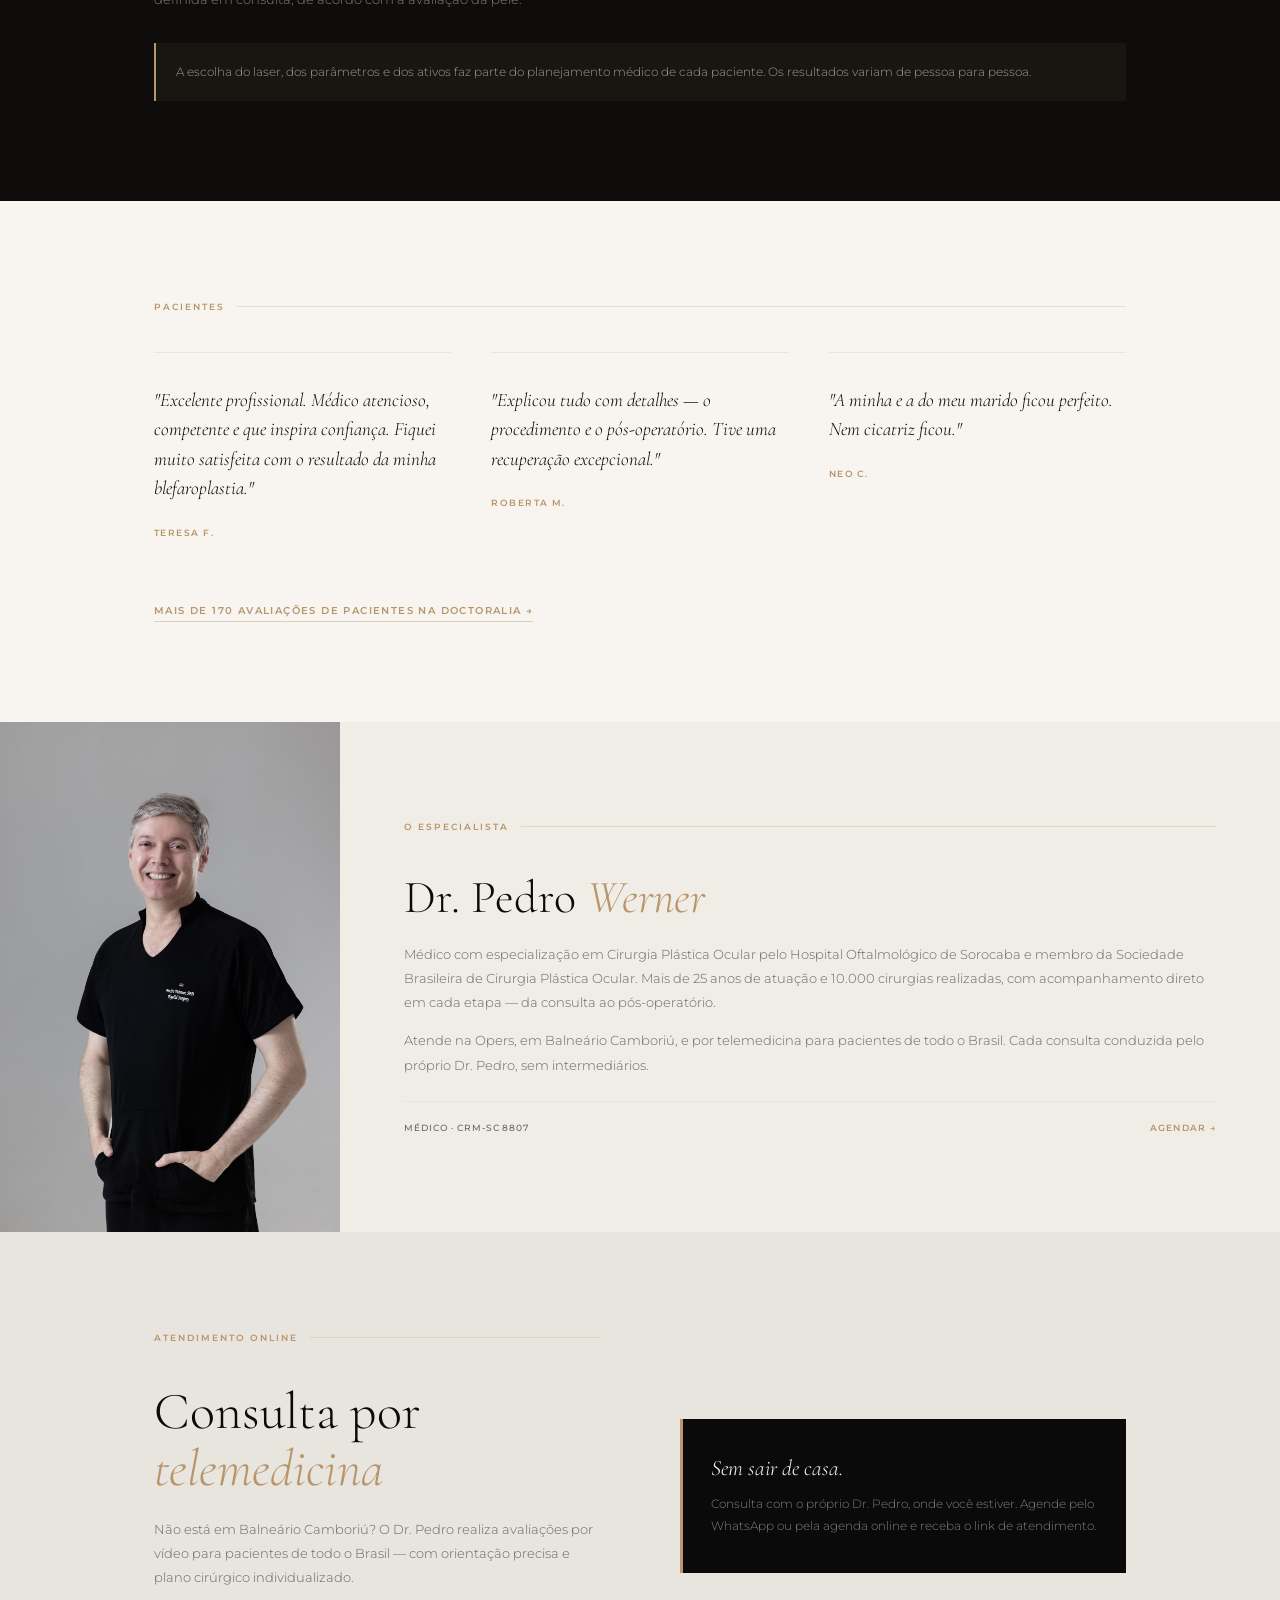
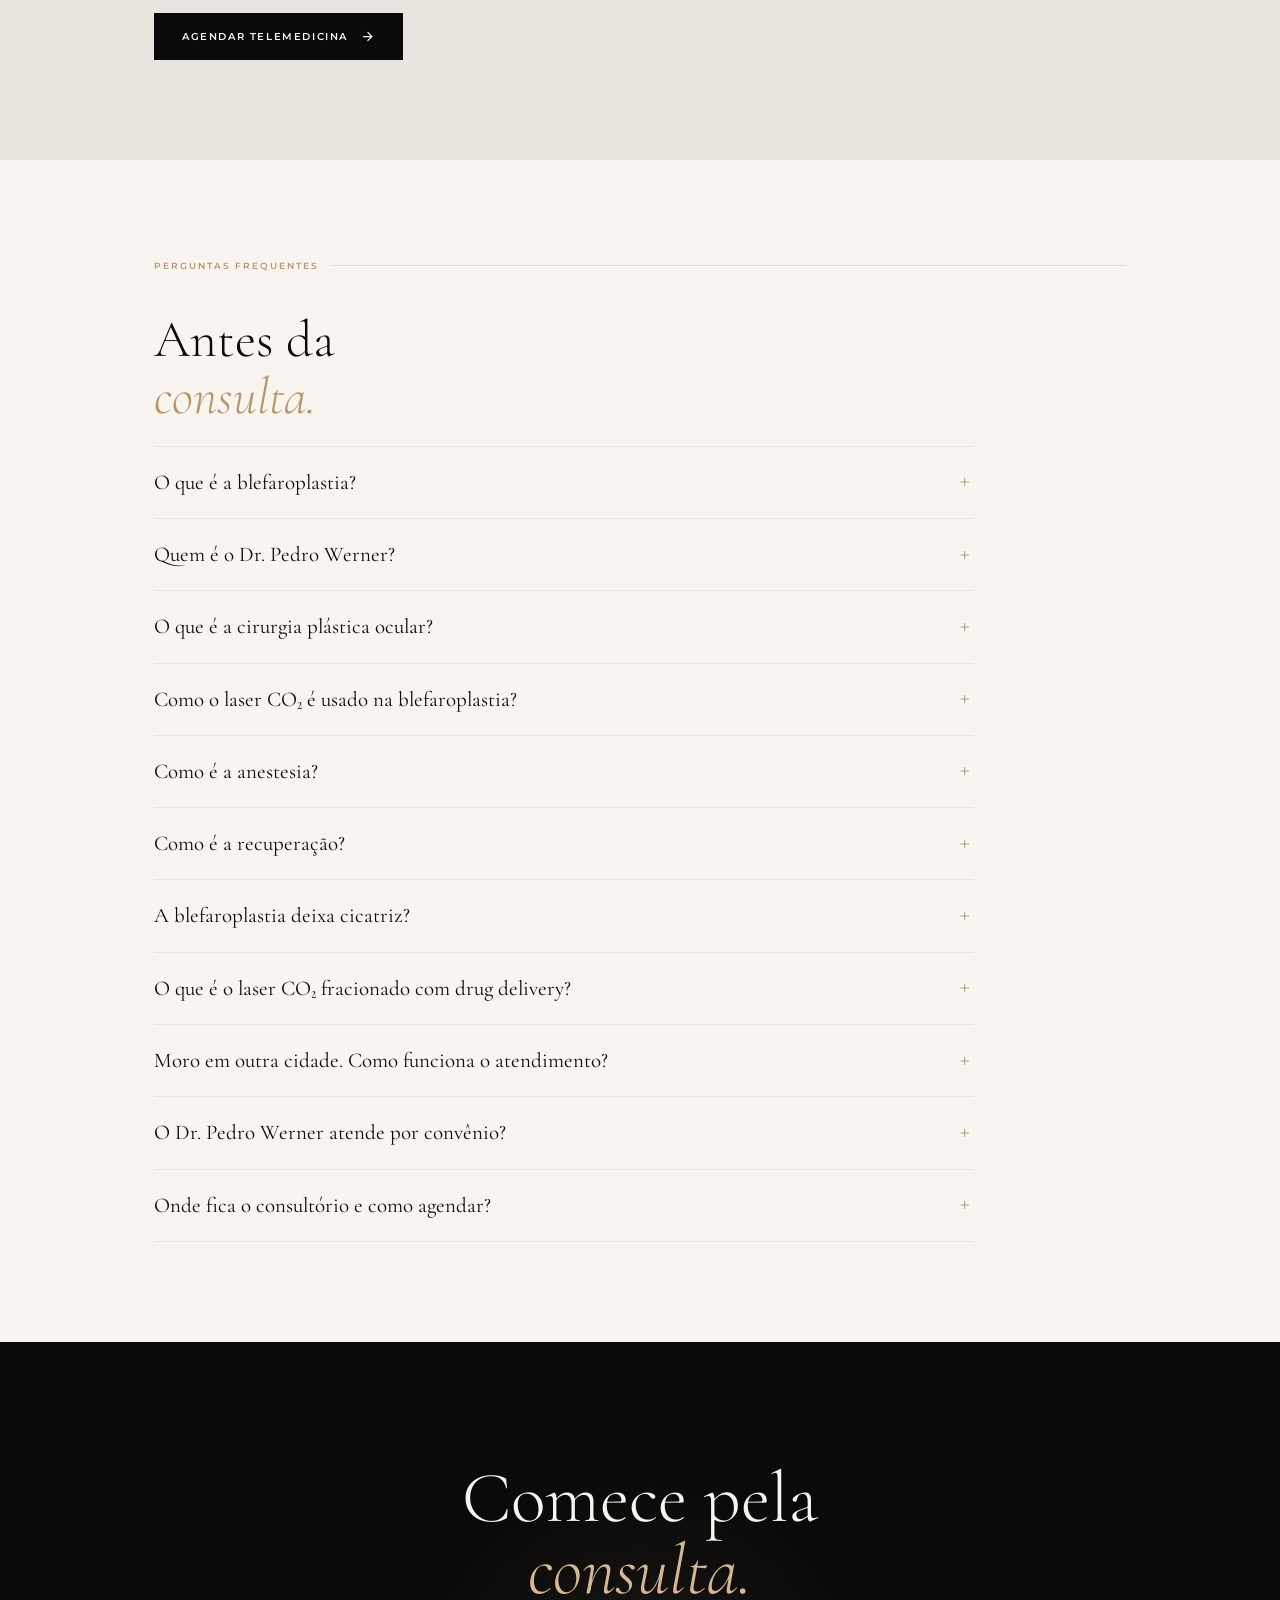
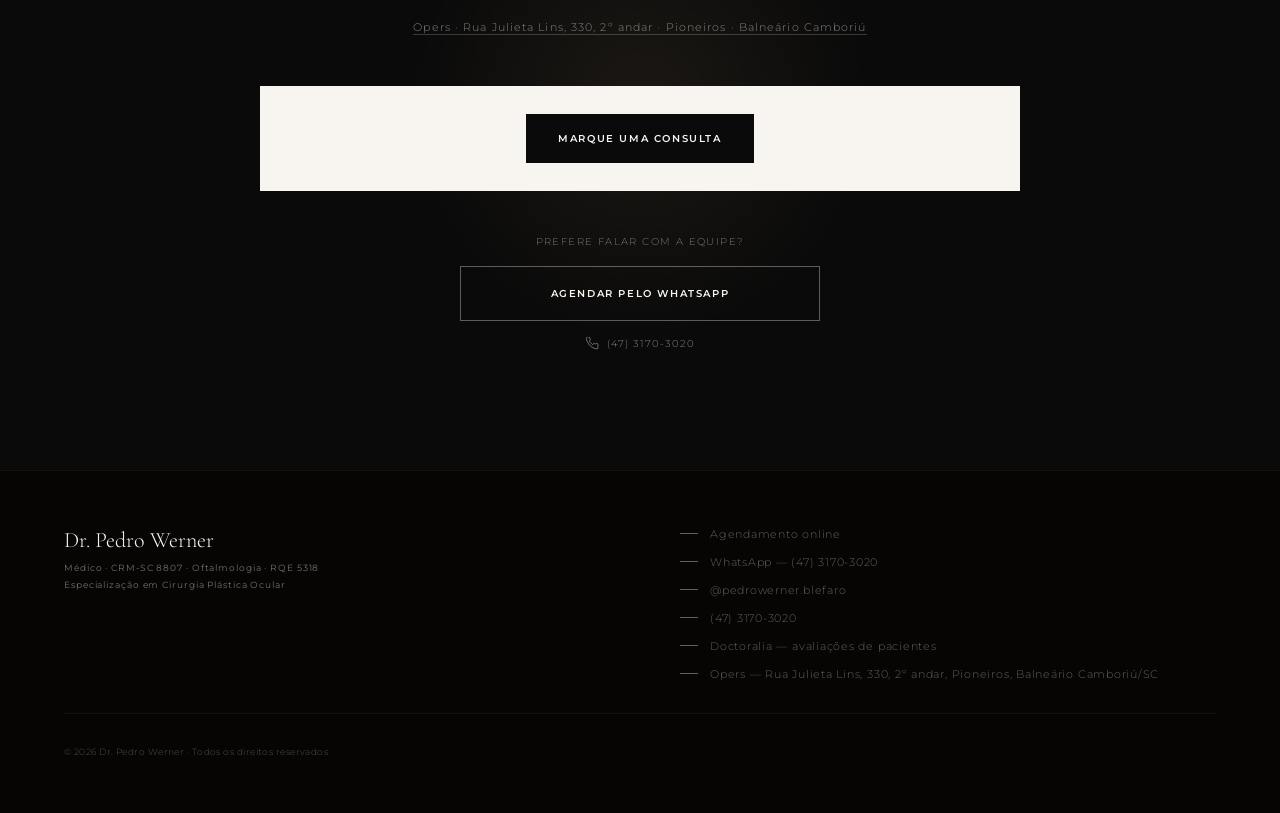
==== commit df535448: "Atualiza o site: endereço Opers, agendamento online, perguntas frequentes e dados estruturados Co-Au" ====
--- a/index.html
+++ b/index.html
@@ -3,8 +3,236 @@
 <head>
 <meta charset="UTF-8">
 <meta name="viewport" content="width=device-width, initial-scale=1.0">
-<meta name="description" content="Dr. Pedro Werner — Especialista em Cirurgia Plástica Ocular. Blefaroplastia com laser CO₂. Balneário Camboriú.">
-<title>Dr. Pedro Werner — Cirurgia Plástica Ocular</title>
+<meta name="description" content="Dr. Pedro Werner, médico com especialização em Cirurgia Plástica Ocular. Blefaroplastia a laser CO₂, resurfacing com laser CO₂ fracionado e toxina botulínica em Balneário Camboriú/SC. Agendamento online e teleconsulta.">
+<title>Dr. Pedro Werner | Blefaroplastia a laser CO₂ em Balneário Camboriú</title>
+<link rel="canonical" href="https://pedrowerner.med.br/">
+<meta property="og:type" content="website">
+<meta property="og:locale" content="pt_BR">
+<meta property="og:url" content="https://pedrowerner.med.br/">
+<meta property="og:title" content="Dr. Pedro Werner | Blefaroplastia a laser CO₂ em Balneário Camboriú">
+<meta property="og:description" content="Dr. Pedro Werner, médico com especialização em Cirurgia Plástica Ocular. Blefaroplastia a laser CO₂, resurfacing com laser CO₂ fracionado e toxina botulínica em Balneário Camboriú/SC. Agendamento online e teleconsulta.">
+<script type="application/ld+json">
+{
+ "@context": "https://schema.org",
+ "@graph": [
+  {
+   "@type": "WebSite",
+   "@id": "https://pedrowerner.med.br/#site",
+   "url": "https://pedrowerner.med.br/",
+   "name": "Dr. Pedro Werner — Cirurgia Plástica Ocular",
+   "inLanguage": "pt-BR"
+  },
+  {
+   "@type": "Person",
+   "@id": "https://pedrowerner.med.br/#dr-pedro-werner",
+   "name": "Pedro Werner",
+   "honorificPrefix": "Dr.",
+   "jobTitle": "Médico com especialização em Cirurgia Plástica Ocular",
+   "description": "Médico (CRM-SC 8807), com especialização em Cirurgia Plástica Ocular pelo Hospital Oftalmológico de Sorocaba. Dedica o consultório à blefaroplastia a laser CO₂, ao resurfacing com laser CO₂ fracionado e à toxina botulínica, em Balneário Camboriú/SC.",
+   "url": "https://pedrowerner.med.br/",
+   "sameAs": [
+    "https://www.doctoralia.com.br/pedro-werner/oftalmologista/balneario-camboriu",
+    "https://www.instagram.com/pedrowerner.blefaro"
+   ],
+   "knowsLanguage": [
+    "pt-BR",
+    "en"
+   ],
+   "knowsAbout": [
+    "Blefaroplastia",
+    "Blefaroplastia a laser CO₂",
+    "Cirurgia plástica ocular",
+    "Resurfacing com laser CO₂ fracionado",
+    "Toxina botulínica"
+   ],
+   "alumniOf": [
+    {
+     "@type": "CollegeOrUniversity",
+     "name": "Universidade Federal de Santa Catarina"
+    },
+    {
+     "@type": "Hospital",
+     "name": "Hospital Oftalmológico de Sorocaba"
+    }
+   ],
+   "memberOf": {
+    "@type": "Organization",
+    "name": "Sociedade Brasileira de Cirurgia Plástica Ocular"
+   },
+   "hasCredential": [
+    {
+     "@type": "EducationalOccupationalCredential",
+     "name": "Inscrição no Conselho Regional de Medicina de Santa Catarina — CRM-SC 8807"
+    },
+    {
+     "@type": "EducationalOccupationalCredential",
+     "name": "Especialização em Cirurgia Plástica Ocular — Hospital Oftalmológico de Sorocaba"
+    }
+   ],
+   "worksFor": {
+    "@id": "https://pedrowerner.med.br/#consultorio"
+   }
+  },
+  {
+   "@type": "Physician",
+   "@id": "https://pedrowerner.med.br/#consultorio",
+   "name": "Dr. Pedro Werner — Cirurgia Plástica Ocular",
+   "description": "Consultório do Dr. Pedro Werner na Opers, em Balneário Camboriú/SC, dedicado à blefaroplastia a laser CO₂, ao resurfacing com laser CO₂ fracionado e à toxina botulínica. Atendimento particular, com agendamento online e teleconsulta.",
+   "url": "https://pedrowerner.med.br/",
+   "telephone": "+55-47-3170-3020",
+   "address": {
+    "@type": "PostalAddress",
+    "streetAddress": "Rua Julieta Lins, 330, 2º andar — Opers",
+    "addressLocality": "Balneário Camboriú",
+    "addressRegion": "SC",
+    "postalCode": "88331-010",
+    "addressCountry": "BR"
+   },
+   "geo": {
+    "@type": "GeoCoordinates",
+    "latitude": -26.9709358,
+    "longitude": -48.6361885
+   },
+   "hasMap": "https://www.google.com/maps/search/?api=1&query=Opers%2C+Rua+Julieta+Lins%2C+330%2C+Pioneiros%2C+Balne%C3%A1rio+Cambori%C3%BA+-+SC",
+   "areaServed": [
+    {
+     "@type": "City",
+     "name": "Balneário Camboriú"
+    },
+    {
+     "@type": "State",
+     "name": "Santa Catarina"
+    }
+   ],
+   "isAcceptingNewPatients": true,
+   "paymentAccepted": "PIX, cartão de crédito, cartão de débito",
+   "founder": {
+    "@id": "https://pedrowerner.med.br/#dr-pedro-werner"
+   },
+   "sameAs": [
+    "https://www.doctoralia.com.br/pedro-werner/oftalmologista/balneario-camboriu",
+    "https://www.instagram.com/pedrowerner.blefaro"
+   ],
+   "availableService": [
+    {
+     "@type": "MedicalProcedure",
+     "name": "Blefaroplastia a laser CO₂",
+     "description": "Cirurgia das pálpebras que remove o excesso de pele e trata as bolsas de gordura, com uso do laser CO₂ nas incisões."
+    },
+    {
+     "@type": "MedicalProcedure",
+     "name": "Resurfacing com laser CO₂ fracionado e drug delivery",
+     "description": "Tratamento da pele com laser CO₂ fracionado, seguido da aplicação de ativos de uso tópico escolhidos pelo médico."
+    },
+    {
+     "@type": "MedicalProcedure",
+     "name": "Aplicação de toxina botulínica",
+     "description": "Aplicação para suavizar linhas de expressão ao redor dos olhos."
+    }
+   ],
+   "potentialAction": {
+    "@type": "ReserveAction",
+    "name": "Agendar consulta",
+    "target": "https://www.doctoralia.com.br/pedro-werner/oftalmologista/balneario-camboriu"
+   }
+  },
+  {
+   "@type": "FAQPage",
+   "@id": "https://pedrowerner.med.br/#faq",
+   "mainEntity": [
+    {
+     "@type": "Question",
+     "name": "O que é a blefaroplastia?",
+     "acceptedAnswer": {
+      "@type": "Answer",
+      "text": "A blefaroplastia é a cirurgia das pálpebras. Ela remove o excesso de pele e trata as bolsas de gordura das pálpebras superiores, inferiores ou ambas. A indicação pode ser estética, funcional (quando a pele pesa sobre o campo de visão) ou as duas."
+     }
+    },
+    {
+     "@type": "Question",
+     "name": "Quem é o Dr. Pedro Werner?",
+     "acceptedAnswer": {
+      "@type": "Answer",
+      "text": "O Dr. Pedro Werner é médico (CRM-SC 8807), com especialização em Cirurgia Plástica Ocular pelo Hospital Oftalmológico de Sorocaba. É membro da Sociedade Brasileira de Cirurgia Plástica Ocular, atua há mais de 25 anos e já realizou mais de 10 mil cirurgias. Atende em Balneário Camboriú, Santa Catarina."
+     }
+    },
+    {
+     "@type": "Question",
+     "name": "O que é a cirurgia plástica ocular?",
+     "acceptedAnswer": {
+      "@type": "Answer",
+      "text": "A cirurgia plástica ocular é a área da medicina dedicada às pálpebras, à órbita e às vias lacrimais. O médico que atua nessa área concentra o seu trabalho na região ao redor dos olhos e avalia, junto com a estética, a função das pálpebras e a saúde ocular."
+     }
+    },
+    {
+     "@type": "Question",
+     "name": "Como o laser CO₂ é usado na blefaroplastia?",
+     "acceptedAnswer": {
+      "@type": "Answer",
+      "text": "Na blefaroplastia a laser, o laser CO₂ é usado nas incisões: ele corta e cauteriza ao mesmo tempo, o que reduz o sangramento durante a cirurgia. O Dr. Pedro Werner utiliza o laser CO₂ em todas as blefaroplastias."
+     }
+    },
+    {
+     "@type": "Question",
+     "name": "Como é a anestesia?",
+     "acceptedAnswer": {
+      "@type": "Answer",
+      "text": "A blefaroplastia é realizada em centro cirúrgico, com anestesia local e sedação conduzida por médico anestesista. Antes da cirurgia, o paciente passa por avaliação pré-anestésica."
+     }
+    },
+    {
+     "@type": "Question",
+     "name": "Como é a recuperação?",
+     "acceptedAnswer": {
+      "@type": "Answer",
+      "text": "Inchaço e manchas roxas ao redor dos olhos são esperados nos primeiros dias e diminuem de forma gradual. O tempo de recuperação varia de pessoa para pessoa, e as orientações de repouso e de retorno às atividades são dadas individualmente. O Dr. Pedro acompanha pessoalmente o pós-operatório."
+     }
+    },
+    {
+     "@type": "Question",
+     "name": "A blefaroplastia deixa cicatriz?",
+     "acceptedAnswer": {
+      "@type": "Answer",
+      "text": "Toda cirurgia deixa cicatriz. Na pálpebra superior, a incisão é feita na dobra natural da pálpebra, onde a cicatriz tende a ficar pouco aparente depois da cicatrização. O resultado varia conforme a pele de cada paciente."
+     }
+    },
+    {
+     "@type": "Question",
+     "name": "O que é o laser CO₂ fracionado com drug delivery?",
+     "acceptedAnswer": {
+      "@type": "Answer",
+      "text": "O laser CO₂ fracionado é um tratamento de resurfacing: cria microcanais na pele e estimula a produção de colágeno. No drug delivery, ativos de uso tópico são aplicados sobre a pele logo após o laser. Os ativos são escolhidos pelo Dr. Pedro conforme o objetivo de cada paciente, como hidratação, ação antioxidante ou uniformização do tom."
+     }
+    },
+    {
+     "@type": "Question",
+     "name": "Moro em outra cidade. Como funciona o atendimento?",
+     "acceptedAnswer": {
+      "@type": "Answer",
+      "text": "A primeira avaliação pode ser feita por teleconsulta, por vídeo, de qualquer lugar do Brasil. A cirurgia e as revisões do pós-operatório são presenciais, e as datas são planejadas com a equipe antes da viagem."
+     }
+    },
+    {
+     "@type": "Question",
+     "name": "O Dr. Pedro Werner atende por convênio?",
+     "acceptedAnswer": {
+      "@type": "Answer",
+      "text": "Não. O atendimento no consultório é particular. As formas de pagamento aceitas são PIX, cartão de crédito e cartão de débito."
+     }
+    },
+    {
+     "@type": "Question",
+     "name": "Onde fica o consultório e como agendar?",
+     "acceptedAnswer": {
+      "@type": "Answer",
+      "text": "O consultório fica na Opers, Rua Julieta Lins, 330, 2º andar, bairro Pioneiros, Balneário Camboriú/SC, CEP 88331-010. O agendamento pode ser feito online, pela agenda desta página, ou pelo WhatsApp (47) 3170-3020."
+     }
+    }
+   ]
+  }
+ ]
+}
+</script>
 <link href="https://fonts.googleapis.com/css2?family=Cormorant+Garamond:ital,wght@0,300;0,400;0,500;1,300;1,400&family=Montserrat:wght@300;400;500;600&display=swap" rel="stylesheet">
 <style>
 
@@ -483,7 +711,7 @@
 .cta-h em { font-style: italic; color: var(--dourado-claro); }
 .cta-sub {
   font-family: var(--B); font-size: 11px; font-weight: 300;
-  letter-spacing: 0.1em; color: rgba(248,245,240,0.3); margin-bottom: 48px;
+  letter-spacing: 0.1em; color: rgba(248,245,240,0.5); margin-bottom: 48px; line-height: 1.8;
 }
 .cta-btn {
   display: block; max-width: 360px; margin: 0 auto 16px;
@@ -497,7 +725,7 @@
 .cta-tel {
   display: flex; align-items: center; justify-content: center; gap: 8px;
   font-family: var(--B); font-size: 10px; font-weight: 300;
-  letter-spacing: 0.1em; color: rgba(248,245,240,0.3);
+  letter-spacing: 0.1em; color: rgba(248,245,240,0.5);
   text-decoration: none; margin-top: 14px; transition: color 0.25s;
 }
 .cta-tel:hover { color: var(--dourado); }
@@ -521,7 +749,7 @@
 }
 .footer-crm {
   font-family: var(--B); font-size: 9px; font-weight: 400;
-  letter-spacing: 0.1em; color: rgba(248,245,240,0.2); margin-bottom: 36px;
+  letter-spacing: 0.1em; color: rgba(248,245,240,0.45); margin-bottom: 36px; line-height: 1.9;
 }
 @media (min-width: 768px) { .footer-crm { margin-bottom: 0; } }
 .footer-links {
@@ -537,7 +765,7 @@
 .footer-link::before { content: ''; width: 18px; height: 1px; background: currentColor; flex-shrink: 0; }
 .footer-copy {
   font-family: var(--B); font-size: 9px; font-weight: 300;
-  color: rgba(248,245,240,0.13); letter-spacing: 0.05em;
+  color: rgba(248,245,240,0.3); letter-spacing: 0.05em;
   padding-top: 32px; margin-top: 32px;
   border-top: 1px solid rgba(255,255,255,0.05);
   grid-column: 1 / -1;
@@ -572,6 +800,81 @@
   white-space: nowrap; pointer-events: none; letter-spacing: 0.1em;
 }
 
+/* ── DRUG DELIVERY: nota ── */
+.dd-nota {
+  border-left: 2px solid var(--dourado);
+  padding: 18px 20px; margin-top: 32px;
+  background: rgba(184,149,106,0.06);
+}
+.dd-nota p {
+  font-family: var(--B); font-size: 12px; font-weight: 300;
+  line-height: 1.8; color: rgba(248,245,240,0.6);
+}
+
+/* ── DEPOIMENTOS: link ── */
+.dep-link {
+  display: inline-block; margin-top: 32px;
+  font-family: var(--B); font-size: 10px; font-weight: 600;
+  letter-spacing: 0.14em; text-transform: uppercase;
+  color: var(--dourado); text-decoration: none;
+  border-bottom: 1px solid rgba(184,149,106,0.4); padding-bottom: 4px;
+  transition: color 0.25s, border-color 0.25s;
+}
+.dep-link:hover { color: var(--preto); border-color: var(--preto); }
+
+/* ── FAQ ── */
+.faq-list { border-top: 1px solid var(--cinza-claro); max-width: 820px; margin-top: 8px; }
+.faq-item { border-bottom: 1px solid var(--cinza-claro); }
+.faq-item summary {
+  list-style: none; cursor: pointer; position: relative;
+  padding: 22px 40px 22px 0;
+  font-family: var(--T); font-size: 21px; font-weight: 400;
+  line-height: 1.3; color: var(--preto);
+}
+.faq-item summary::-webkit-details-marker { display: none; }
+.faq-item summary::after {
+  content: '+'; position: absolute; right: 4px; top: 50%;
+  transform: translateY(-50%);
+  font-family: var(--B); font-size: 20px; font-weight: 300; color: var(--dourado);
+}
+.faq-item[open] summary::after { content: '\2013'; }
+.faq-item summary:focus-visible { outline: 1px solid var(--dourado); outline-offset: 4px; }
+.faq-a {
+  font-family: var(--B); font-size: 13px; font-weight: 300;
+  line-height: 1.85; color: var(--cinza);
+  padding: 0 40px 24px 0;
+}
+
+/* ── AGENDAMENTO ── */
+#agendar { scroll-margin-top: 60px; }
+.agendar-widget {
+  position: relative; z-index: 1;
+  max-width: 760px; margin: 0 auto 44px;
+  background: var(--branco); padding: 20px 12px;
+  text-align: center;
+}
+@media (min-width: 768px) { .agendar-widget { padding: 28px; } }
+.agendar-widget iframe { max-width: 100%; }
+.agendar-widget a.zl-url {
+  display: inline-block;
+  font-family: var(--B); font-size: 10px; font-weight: 600;
+  letter-spacing: 0.16em; text-transform: uppercase;
+  color: var(--branco); background: var(--preto);
+  padding: 18px 32px; text-decoration: none;
+}
+.cta-ou {
+  font-family: var(--B); font-size: 10px; font-weight: 300;
+  letter-spacing: 0.14em; text-transform: uppercase;
+  color: rgba(248,245,240,0.45); margin-bottom: 18px;
+}
+.cta-btn.outline {
+  background: transparent; color: var(--branco);
+  border: 1px solid rgba(248,245,240,0.35);
+}
+.cta-btn.outline:hover { background: var(--dourado); border-color: var(--dourado); color: var(--branco); }
+.cta-sub a { color: inherit; text-decoration: none; border-bottom: 1px solid rgba(248,245,240,0.2); }
+.cta-sub a:hover { color: var(--dourado); }
+
 /* btn reutilizável */
 .btn {
   display: inline-flex; align-items: center; gap: 12px;
@@ -595,7 +898,7 @@
 <nav>
   <div class="nav-inner">
     <a href="#" class="nav-logo">Dr. Pedro <span>Werner</span></a>
-    <a href="https://wa.me/554799248457" class="nav-cta">Agendar</a>
+    <a href="#agendar" class="nav-cta">Agendar</a>
   </div>
 </nav>
 
@@ -622,7 +925,7 @@
         <span class="stat-label">anos de<br>experiência</span>
       </div>
     </div>
-    <a href="https://wa.me/554799248457" class="btn branco">
+    <a href="#agendar" class="btn branco">
       Agendar consulta
       <svg viewBox="0 0 24 24" fill="none" stroke="currentColor" stroke-width="2"><path d="M5 12h14M12 5l7 7-7 7"/></svg>
     </a>
@@ -639,11 +942,11 @@
   <div class="container">
     <div class="section-label rv">Formação & Especialização</div>
     <h2 class="h2 rv">Especialização que<br><em>faz a diferença.</em></h2>
-    <p class="body-text rv">A cirurgia plástica ocular exige formação oftalmológica específica. O Dr. Pedro Werner é especialista dedicado exclusivamente à região periocular — o que garante não apenas resultado estético, mas preservação da função visual e da saúde do olho.</p>
+    <p class="body-text rv">A cirurgia das pálpebras exige conhecimento da anatomia e da função dos olhos. No consultório, o Dr. Pedro Werner dedica-se à região ao redor dos olhos, unindo o cuidado estético à preservação da função visual e da saúde ocular.</p>
     <div class="cred-grid">
       <div class="cred-item rv">
         <span class="cred-n">01</span>
-        <div><p class="cred-h">Especialista em Cirurgia Plástica Ocular</p><p class="cred-p">Formação oftalmológica dedicada às pálpebras, órbita e vias lacrimais — com domínio completo da anatomia ocular e da função visual.</p></div>
+        <div><p class="cred-h">Especialização em Cirurgia Plástica Ocular</p><p class="cred-p">Formação pelo Hospital Oftalmológico de Sorocaba, dedicada às pálpebras, à órbita e às vias lacrimais. Membro da Sociedade Brasileira de Cirurgia Plástica Ocular.</p></div>
       </div>
       <div class="cred-item rv">
         <span class="cred-n">02</span>
@@ -674,7 +977,7 @@
       <div class="bene-item rv"><div class="bene-icon"><svg viewBox="0 0 24 24"><path d="M20 6L9 17l-5-5"/></svg></div><span class="bene-txt">Cicatrizes discretas e resultado natural</span></div>
       <div class="bene-item rv"><div class="bene-icon"><svg viewBox="0 0 24 24"><path d="M20 6L9 17l-5-5"/></svg></div><span class="bene-txt">Precisão milimétrica com tecnologia avançada</span></div>
     </div>
-    <a href="https://wa.me/554799248457" class="btn branco rv" style="margin-top:8px;">
+    <a href="https://wa.me/554731703020?text=Ol%C3%A1%21%20Vim%20pelo%20site%20do%20Dr.%20Pedro%20Werner%20e%20gostaria%20de%20tirar%20d%C3%BAvidas%20sobre%20a%20blefaroplastia." class="btn branco rv" style="margin-top:8px;">
       Tirar dúvidas
       <svg viewBox="0 0 24 24" fill="none" stroke="currentColor" stroke-width="2"><path d="M5 12h14M12 5l7 7-7 7"/></svg>
     </a>
@@ -689,7 +992,7 @@
       <div class="card rv">
         <p class="card-tag">Resurfacing</p>
         <h3 class="card-h">Laser CO₂ <em>Fracionado</em></h3>
-        <p class="card-p">Estimula colágeno, suaviza rugas finas e melhora textura da pele ao redor dos olhos, rosto e colo. Combinado ao protocolo drug delivery com Toskani, exclusivo na região.</p>
+        <p class="card-p">Estimula o colágeno, suaviza rugas finas e melhora a textura da pele ao redor dos olhos, do rosto e do colo. Pode ser associado ao drug delivery, com ativos de uso tópico aplicados logo após o laser.</p>
       </div>
       <div class="card rv">
         <p class="card-tag">Refinamento</p>
@@ -700,15 +1003,15 @@
   </div>
 </section>
 
-<!-- TOSKANI -->
-<section class="section dark" style="background:#0f0d0b;">
+<!-- DRUG DELIVERY -->
+<section class="section dark" style="background:#0f0d0b;" id="drug-delivery">
   <div class="container">
-    <div class="toskani-badge rv"><span>Protocolo Exclusivo na Região</span></div>
-    <h2 class="h2 on-dark rv">Drug Delivery<br><em>com Toskani</em></h2>
-    <p class="body-text on-dark rv">O resurfacing com laser CO₂ fracionado abre uma janela de alta permeabilidade na pele. Nesse momento, o Dr. Pedro aplica os ativos Toskani — marca espanhola fundada em 1955, referência mundial em bioestética médica — diretamente na derme, com absorção significativamente superior à aplicação convencional.</p>
-    <p class="body-text on-dark rv">O resultado é estímulo intenso de colágeno, melhora de textura e rejuvenescimento mensurável da pele. Um protocolo que poucos profissionais no Brasil utilizam sistematicamente — pelo custo elevado dos produtos e pela exigência técnica de aplicação.</p>
-    <div class="toskani-quote rv">
-      <p>"O Dr. Pedro é um dos poucos especialistas da região a utilizar o protocolo Toskani no resurfacing — elevando o padrão de resultado de forma mensurável."</p>
+    <div class="toskani-badge rv"><span>Rejuvenescimento da pele</span></div>
+    <h2 class="h2 on-dark rv">Laser CO₂ com<br><em>drug delivery</em></h2>
+    <p class="body-text on-dark rv">O laser CO₂ fracionado cria microcanais na pele e estimula a renovação do colágeno. Logo após a aplicação, a pele recebe ativos de uso tópico, aplicados sobre a área tratada e escolhidos pelo Dr. Pedro conforme o objetivo de cada paciente.</p>
+    <p class="body-text on-dark rv">Entre os ativos utilizados estão exossomos, PDRN (DNA de sódio), antioxidantes e fórmulas voltadas à uniformização do tom da pele. A combinação é definida em consulta, de acordo com a avaliação da pele.</p>
+    <div class="dd-nota rv">
+      <p>A escolha do laser, dos parâmetros e dos ativos faz parte do planejamento médico de cada paciente. Os resultados variam de pessoa para pessoa.</p>
     </div>
   </div>
 </section>
@@ -731,6 +1034,7 @@
         <span class="dep-autor">Neo C.</span>
       </div>
     </div>
+    <a href="https://www.doctoralia.com.br/pedro-werner/oftalmologista/balneario-camboriu#profile-reviews" class="dep-link rv" target="_blank" rel="noopener">Mais de 170 avaliações de pacientes na Doctoralia →</a>
   </div>
 </section>
 
@@ -743,11 +1047,11 @@
     <div class="esp-body">
       <div class="section-label rv">O Especialista</div>
       <h2 class="esp-h rv">Dr. Pedro <em>Werner</em></h2>
-      <p class="body-text rv" style="margin-bottom:0;">Oftalmologista com especialização em Cirurgia Plástica Ocular. Mais de 25 anos de atuação e 10.000 cirurgias realizadas, com acompanhamento direto em cada etapa — da consulta ao pós-operatório.</p>
-      <p class="body-text rv" style="margin-top:14px;margin-bottom:0;">Atende em Balneário Camboriú e por telemedicina para pacientes de todo o Brasil. Cada consulta conduzida pelo próprio Dr. Pedro, sem intermediários.</p>
+      <p class="body-text rv" style="margin-bottom:0;">Médico com especialização em Cirurgia Plástica Ocular pelo Hospital Oftalmológico de Sorocaba e membro da Sociedade Brasileira de Cirurgia Plástica Ocular. Mais de 25 anos de atuação e 10.000 cirurgias realizadas, com acompanhamento direto em cada etapa — da consulta ao pós-operatório.</p>
+      <p class="body-text rv" style="margin-top:14px;margin-bottom:0;">Atende na Opers, em Balneário Camboriú, e por telemedicina para pacientes de todo o Brasil. Cada consulta conduzida pelo próprio Dr. Pedro, sem intermediários.</p>
       <div class="esp-rodape rv">
-        <span class="esp-crm">CRM-SC 8807 · RQE 5318</span>
-        <a href="https://wa.me/554799248457" class="esp-link">Agendar →</a>
+        <span class="esp-crm">Médico · CRM-SC 8807</span>
+        <a href="#agendar" class="esp-link">Agendar →</a>
       </div>
     </div>
   </div>
@@ -761,25 +1065,85 @@
         <div class="section-label rv">Atendimento Online</div>
         <h2 class="h2 rv">Consulta por<br><em>telemedicina</em></h2>
         <p class="body-text rv">Não está em Balneário Camboriú? O Dr. Pedro realiza avaliações por vídeo para pacientes de todo o Brasil — com orientação precisa e plano cirúrgico individualizado.</p>
-        <a href="https://wa.me/554799248457" class="btn preto rv" style="margin-top:8px;">
+        <a href="https://wa.me/554731703020?text=Ol%C3%A1%21%20Vim%20pelo%20site%20do%20Dr.%20Pedro%20Werner%20e%20gostaria%20de%20agendar%20uma%20teleconsulta." class="btn preto rv" style="margin-top:8px;">
           Agendar telemedicina
           <svg viewBox="0 0 24 24" fill="none" stroke="currentColor" stroke-width="2"><path d="M5 12h14M12 5l7 7-7 7"/></svg>
         </a>
       </div>
       <div class="tele-box rv">
         <p class="tele-box-h">Sem sair de casa.</p>
-        <p class="tele-box-p">Consulta com o próprio especialista, onde você estiver. Agende pelo WhatsApp e receba o link de atendimento.</p>
+        <p class="tele-box-p">Consulta com o próprio Dr. Pedro, onde você estiver. Agende pelo WhatsApp ou pela agenda online e receba o link de atendimento.</p>
       </div>
     </div>
   </div>
 </section>
 
-<!-- CTA FINAL -->
-<div class="cta-wrap">
+<!-- PERGUNTAS FREQUENTES -->
+<section class="section light" id="perguntas">
+  <div class="container">
+    <div class="section-label rv">Perguntas Frequentes</div>
+    <h2 class="h2 rv">Antes da<br><em>consulta.</em></h2>
+    <div class="faq-list">
+      <details class="faq-item rv">
+        <summary>O que é a blefaroplastia?</summary>
+        <p class="faq-a">A blefaroplastia é a cirurgia das pálpebras. Ela remove o excesso de pele e trata as bolsas de gordura das pálpebras superiores, inferiores ou ambas. A indicação pode ser estética, funcional (quando a pele pesa sobre o campo de visão) ou as duas.</p>
+      </details>
+      <details class="faq-item rv">
+        <summary>Quem é o Dr. Pedro Werner?</summary>
+        <p class="faq-a">O Dr. Pedro Werner é médico (CRM-SC 8807), com especialização em Cirurgia Plástica Ocular pelo Hospital Oftalmológico de Sorocaba. É membro da Sociedade Brasileira de Cirurgia Plástica Ocular, atua há mais de 25 anos e já realizou mais de 10 mil cirurgias. Atende em Balneário Camboriú, Santa Catarina.</p>
+      </details>
+      <details class="faq-item rv">
+        <summary>O que é a cirurgia plástica ocular?</summary>
+        <p class="faq-a">A cirurgia plástica ocular é a área da medicina dedicada às pálpebras, à órbita e às vias lacrimais. O médico que atua nessa área concentra o seu trabalho na região ao redor dos olhos e avalia, junto com a estética, a função das pálpebras e a saúde ocular.</p>
+      </details>
+      <details class="faq-item rv">
+        <summary>Como o laser CO₂ é usado na blefaroplastia?</summary>
+        <p class="faq-a">Na blefaroplastia a laser, o laser CO₂ é usado nas incisões: ele corta e cauteriza ao mesmo tempo, o que reduz o sangramento durante a cirurgia. O Dr. Pedro Werner utiliza o laser CO₂ em todas as blefaroplastias.</p>
+      </details>
+      <details class="faq-item rv">
+        <summary>Como é a anestesia?</summary>
+        <p class="faq-a">A blefaroplastia é realizada em centro cirúrgico, com anestesia local e sedação conduzida por médico anestesista. Antes da cirurgia, o paciente passa por avaliação pré-anestésica.</p>
+      </details>
+      <details class="faq-item rv">
+        <summary>Como é a recuperação?</summary>
+        <p class="faq-a">Inchaço e manchas roxas ao redor dos olhos são esperados nos primeiros dias e diminuem de forma gradual. O tempo de recuperação varia de pessoa para pessoa, e as orientações de repouso e de retorno às atividades são dadas individualmente. O Dr. Pedro acompanha pessoalmente o pós-operatório.</p>
+      </details>
+      <details class="faq-item rv">
+        <summary>A blefaroplastia deixa cicatriz?</summary>
+        <p class="faq-a">Toda cirurgia deixa cicatriz. Na pálpebra superior, a incisão é feita na dobra natural da pálpebra, onde a cicatriz tende a ficar pouco aparente depois da cicatrização. O resultado varia conforme a pele de cada paciente.</p>
+      </details>
+      <details class="faq-item rv">
+        <summary>O que é o laser CO₂ fracionado com drug delivery?</summary>
+        <p class="faq-a">O laser CO₂ fracionado é um tratamento de resurfacing: cria microcanais na pele e estimula a produção de colágeno. No drug delivery, ativos de uso tópico são aplicados sobre a pele logo após o laser. Os ativos são escolhidos pelo Dr. Pedro conforme o objetivo de cada paciente, como hidratação, ação antioxidante ou uniformização do tom.</p>
+      </details>
+      <details class="faq-item rv">
+        <summary>Moro em outra cidade. Como funciona o atendimento?</summary>
+        <p class="faq-a">A primeira avaliação pode ser feita por teleconsulta, por vídeo, de qualquer lugar do Brasil. A cirurgia e as revisões do pós-operatório são presenciais, e as datas são planejadas com a equipe antes da viagem.</p>
+      </details>
+      <details class="faq-item rv">
+        <summary>O Dr. Pedro Werner atende por convênio?</summary>
+        <p class="faq-a">Não. O atendimento no consultório é particular. As formas de pagamento aceitas são PIX, cartão de crédito e cartão de débito.</p>
+      </details>
+      <details class="faq-item rv">
+        <summary>Onde fica o consultório e como agendar?</summary>
+        <p class="faq-a">O consultório fica na Opers, Rua Julieta Lins, 330, 2º andar, bairro Pioneiros, Balneário Camboriú/SC, CEP 88331-010. O agendamento pode ser feito online, pela agenda desta página, ou pelo WhatsApp (47) 3170-3020.</p>
+      </details>
+    </div>
+  </div>
+</section>
+
+<!-- AGENDAMENTO -->
+<div class="cta-wrap" id="agendar">
   <div style="position:relative;z-index:1;">
     <h2 class="cta-h rv">Comece pela<br><em>consulta.</em></h2>
-    <p class="cta-sub rv">Balneário Camboriú · Rua Miguel Matte, 410</p>
-    <a href="https://wa.me/554799248457" class="cta-btn rv">Agendar pelo WhatsApp</a>
+    <p class="cta-sub rv"><a href="https://www.google.com/maps/search/?api=1&query=Opers%2C+Rua+Julieta+Lins%2C+330%2C+Pioneiros%2C+Balne%C3%A1rio+Cambori%C3%BA+-+SC" target="_blank" rel="noopener">Opers · Rua Julieta Lins, 330, 2º andar · Pioneiros · Balneário Camboriú</a></p>
+    <div class="agendar-widget">
+      <!-- Widget Doctoralia (código gerado no painel da Doctoralia) -->
+      <a id="zl-url" class="zl-url" href="https://www.doctoralia.com.br/pedro-werner/oftalmologista/balneario-camboriu" rel="nofollow" data-zlw-doctor="pedro-werner" data-zlw-type="big" data-zlw-opinion="true" data-zlw-hide-branding="true" data-zlw-saas-only="true" data-zlw-a11y-title="Widget de marcação de consultas médicas">Marque uma consulta</a>
+      <script>!function($_x,_s,id){var js,fjs=$_x.getElementsByTagName(_s)[0];if(!$_x.getElementById(id)){js = $_x.createElement(_s);js.id = id;js.src = "//platform.docplanner.com/js/widget.js";fjs.parentNode.insertBefore(js,fjs);}}(document,"script","zl-widget-s");</script>
+    </div>
+    <p class="cta-ou rv">Prefere falar com a equipe?</p>
+    <a href="https://wa.me/554731703020?text=Ol%C3%A1%21%20Vim%20pelo%20site%20do%20Dr.%20Pedro%20Werner%20e%20gostaria%20de%20agendar%20uma%20consulta." class="cta-btn outline rv">Agendar pelo WhatsApp</a>
     <a href="tel:+554731703020" class="cta-tel rv">
       <svg width="13" height="13" viewBox="0 0 24 24" fill="none" stroke="currentColor" stroke-width="1.5"><path d="M22 16.92v3a2 2 0 01-2.18 2 19.79 19.79 0 01-8.63-3.07A19.5 19.5 0 013.07 9.8 19.79 19.79 0 01.01 1.18 2 2 0 012 0h3a2 2 0 012 1.72 12.84 12.84 0 00.7 2.81 2 2 0 01-.45 2.11L6.09 7.91a16 16 0 006 6l1.27-1.27a2 2 0 012.11-.45 12.84 12.84 0 002.81.7A2 2 0 0122 14.92z"/></svg>
       (47) 3170-3020
@@ -792,20 +1156,22 @@
   <div class="footer-inner">
     <div>
       <p class="footer-nome">Dr. Pedro Werner</p>
-      <p class="footer-crm">CRM-SC 8807 · RQE 5318 · Especialista em Cirurgia Plástica Ocular</p>
+      <p class="footer-crm">Médico · CRM-SC 8807 · Oftalmologia · RQE 5318<br>Especialização em Cirurgia Plástica Ocular</p>
     </div>
     <div class="footer-links">
-      <a href="https://wa.me/554799248457" class="footer-link">WhatsApp — (47) 3170-3020</a>
+      <a href="#agendar" class="footer-link">Agendamento online</a>
+      <a href="https://wa.me/554731703020?text=Ol%C3%A1%21%20Vim%20pelo%20site%20do%20Dr.%20Pedro%20Werner%20e%20gostaria%20de%20agendar%20uma%20consulta." class="footer-link">WhatsApp — (47) 3170-3020</a>
       <a href="https://instagram.com/pedrowerner.blefaro" class="footer-link">@pedrowerner.blefaro</a>
       <a href="tel:+554731703020" class="footer-link">(47) 3170-3020</a>
-      <a href="https://maps.google.com/?q=Rua+Miguel+Matte+410+Balneario+Camboriu" class="footer-link">Rua Miguel Matte, 410 — Pioneiros, BC</a>
-    </div>
-    <p class="footer-copy">© 2025 Dr. Pedro Werner · Todos os direitos reservados</p>
+      <a href="https://www.doctoralia.com.br/pedro-werner/oftalmologista/balneario-camboriu" class="footer-link" target="_blank" rel="noopener">Doctoralia — avaliações de pacientes</a>
+      <a href="https://www.google.com/maps/search/?api=1&query=Opers%2C+Rua+Julieta+Lins%2C+330%2C+Pioneiros%2C+Balne%C3%A1rio+Cambori%C3%BA+-+SC" class="footer-link" target="_blank" rel="noopener">Opers — Rua Julieta Lins, 330, 2º andar, Pioneiros, Balneário Camboriú/SC</a>
+    </div>
+    <p class="footer-copy">© 2026 Dr. Pedro Werner · Todos os direitos reservados</p>
   </div>
 </footer>
 
 <!-- WHATSAPP FLOAT -->
-<a href="https://wa.me/554799248457" class="wa-float" aria-label="WhatsApp">
+<a href="https://wa.me/554731703020?text=Ol%C3%A1%21%20Vim%20pelo%20site%20do%20Dr.%20Pedro%20Werner%20e%20gostaria%20de%20agendar%20uma%20consulta." class="wa-float" aria-label="Agendar pelo WhatsApp">
   <svg viewBox="0 0 24 24"><path d="M17.472 14.382c-.297-.149-1.758-.867-2.03-.967-.273-.099-.471-.148-.67.15-.197.297-.767.966-.94 1.164-.173.199-.347.223-.644.075-.297-.15-1.255-.463-2.39-1.475-.883-.788-1.48-1.761-1.653-2.059-.173-.297-.018-.458.13-.606.134-.133.298-.347.446-.52.149-.174.198-.298.298-.497.099-.198.05-.371-.025-.52-.075-.149-.669-1.612-.916-2.207-.242-.579-.487-.5-.669-.51-.173-.008-.371-.01-.57-.01-.198 0-.52.074-.792.372-.272.297-1.04 1.016-1.04 2.479 0 1.462 1.065 2.875 1.213 3.074.149.198 2.096 3.2 5.077 4.487.709.306 1.262.489 1.694.625.712.227 1.36.195 1.871.118.571-.085 1.758-.719 2.006-1.413.248-.694.248-1.289.173-1.413-.074-.124-.272-.198-.57-.347m-5.421 7.403h-.004a9.87 9.87 0 01-5.031-1.378l-.361-.214-3.741.982.998-3.648-.235-.374a9.86 9.86 0 01-1.51-5.26c.001-5.45 4.436-9.884 9.888-9.884 2.64 0 5.122 1.03 6.988 2.898a9.825 9.825 0 012.893 6.994c-.003 5.45-4.437 9.884-9.885 9.884m8.413-18.297A11.815 11.815 0 0012.05 0C5.495 0 .16 5.335.157 11.892c0 2.096.547 4.142 1.588 5.945L.057 24l6.305-1.654a11.882 11.882 0 005.683 1.448h.005c6.554 0 11.89-5.335 11.893-11.893a11.821 11.821 0 00-3.48-8.413z"/></svg>
 </a>
 
@@ -819,4 +1185,4 @@
 </script>
 
 </body>
-</html>+</html>
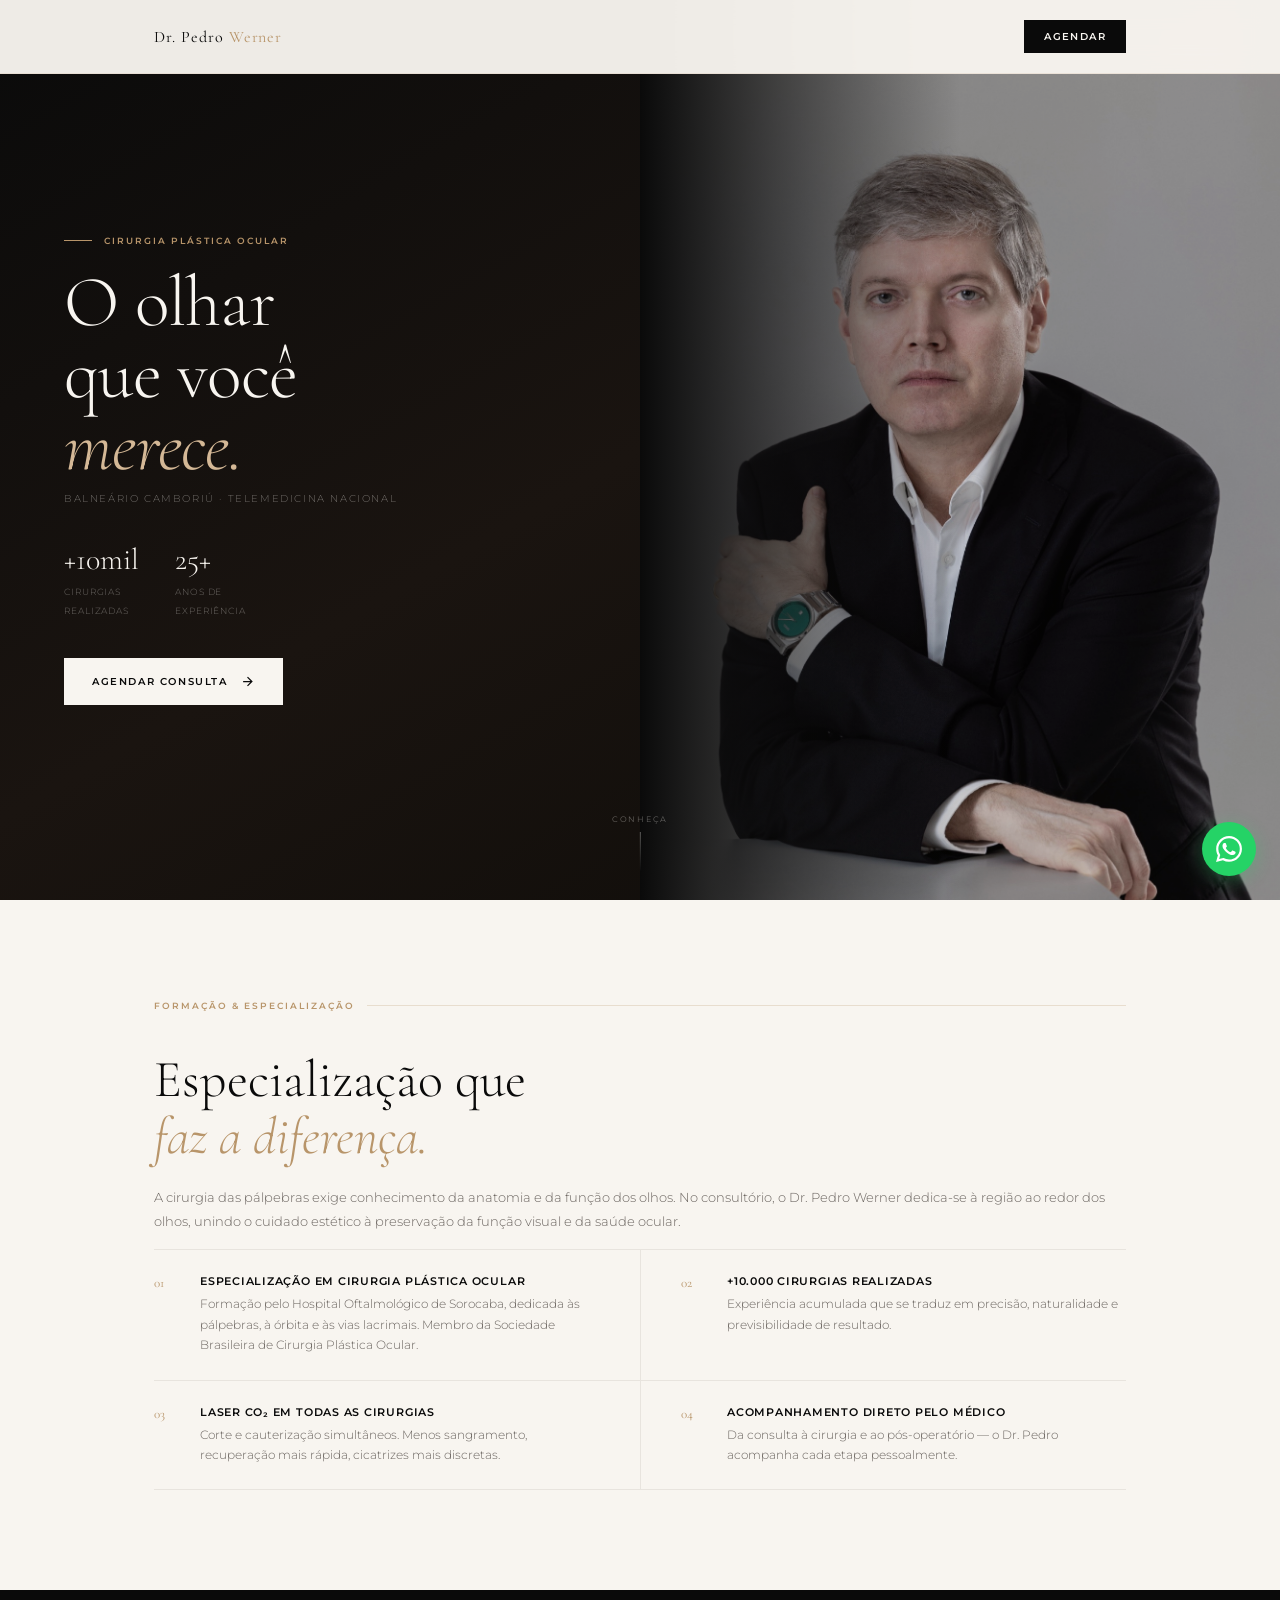
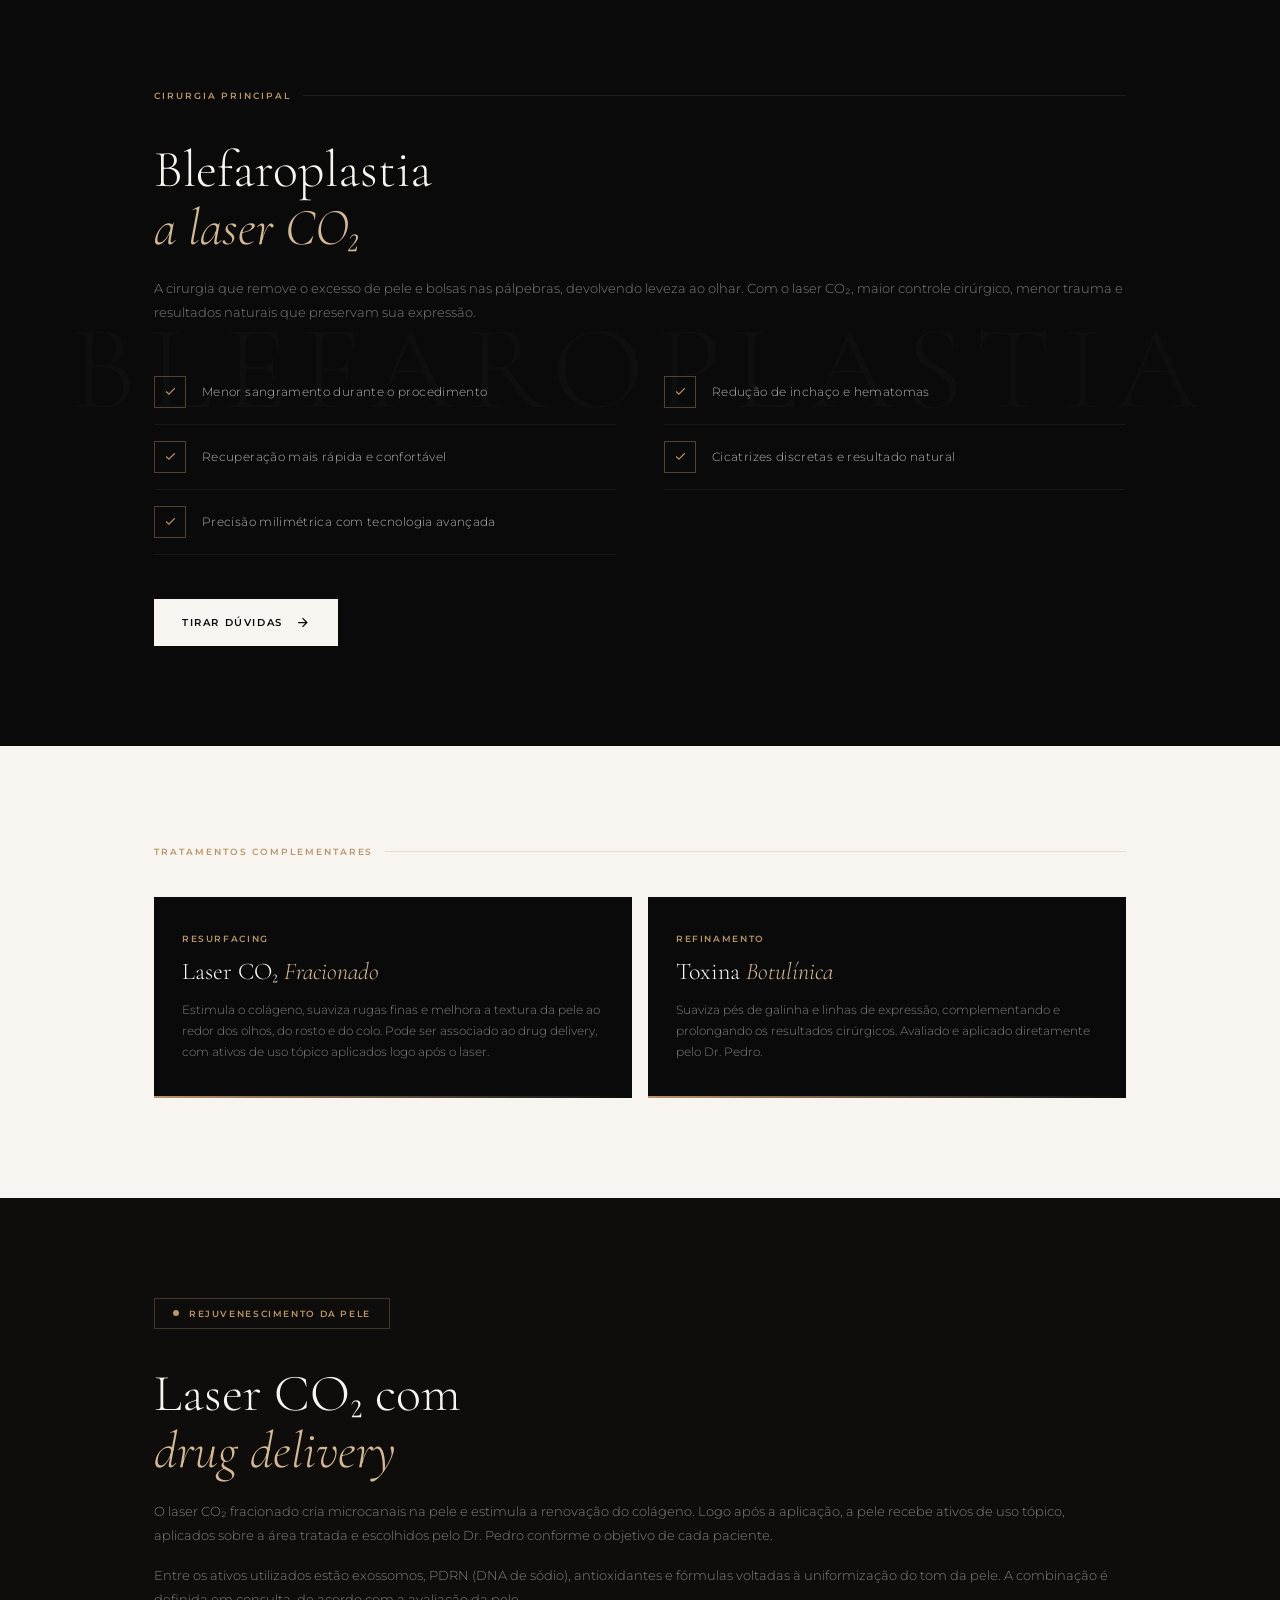
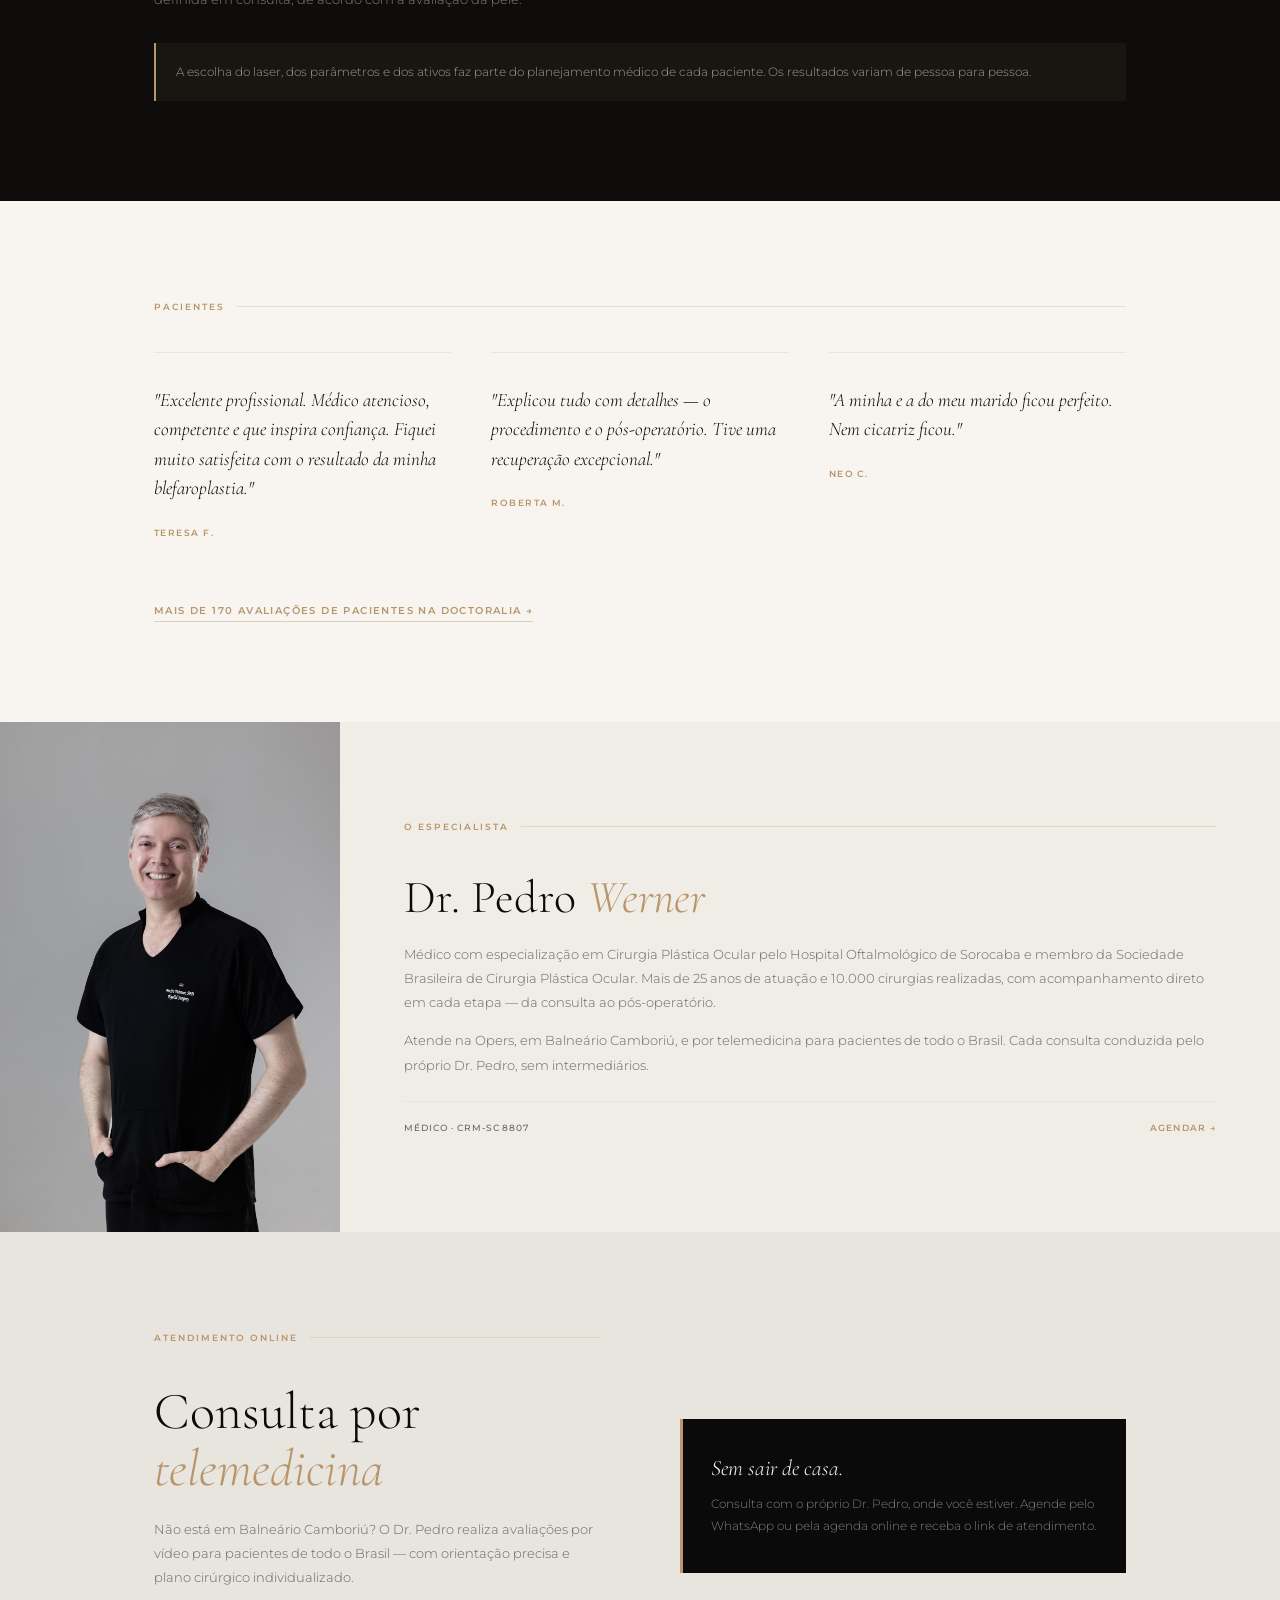
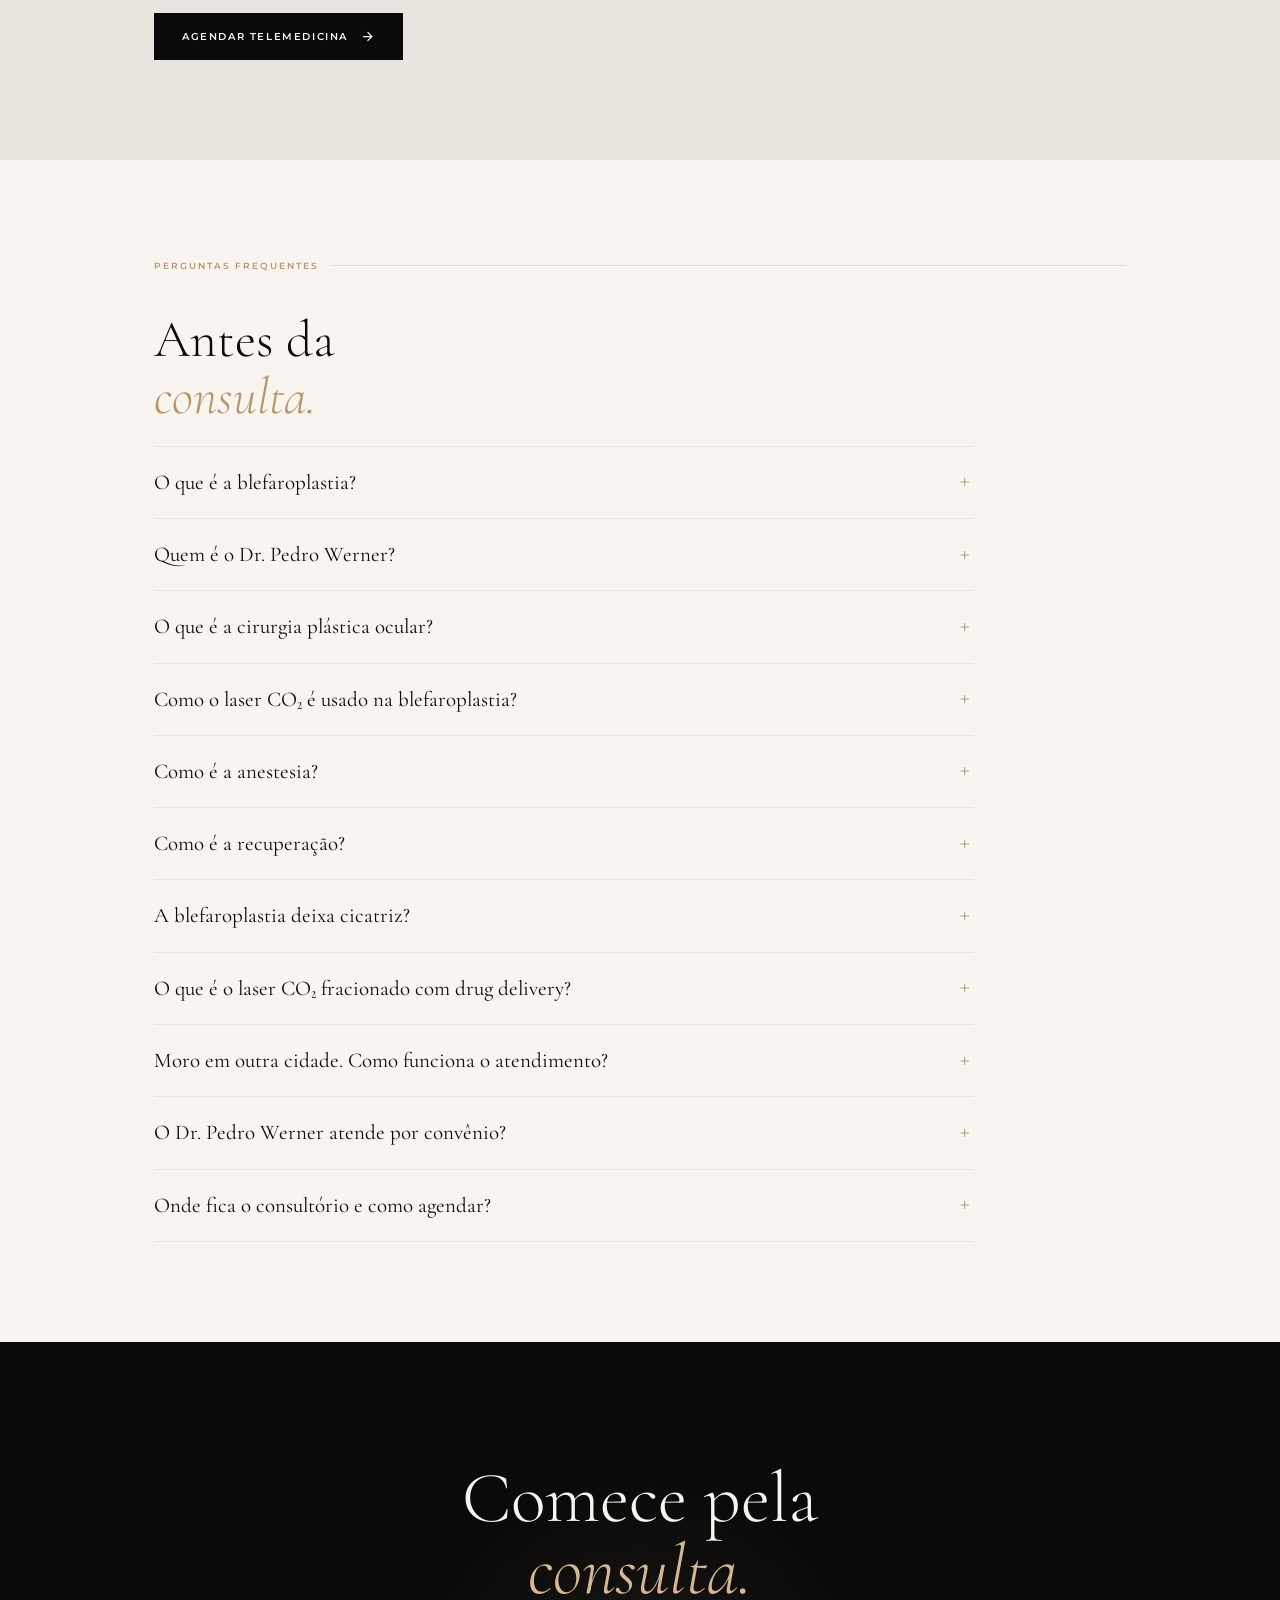
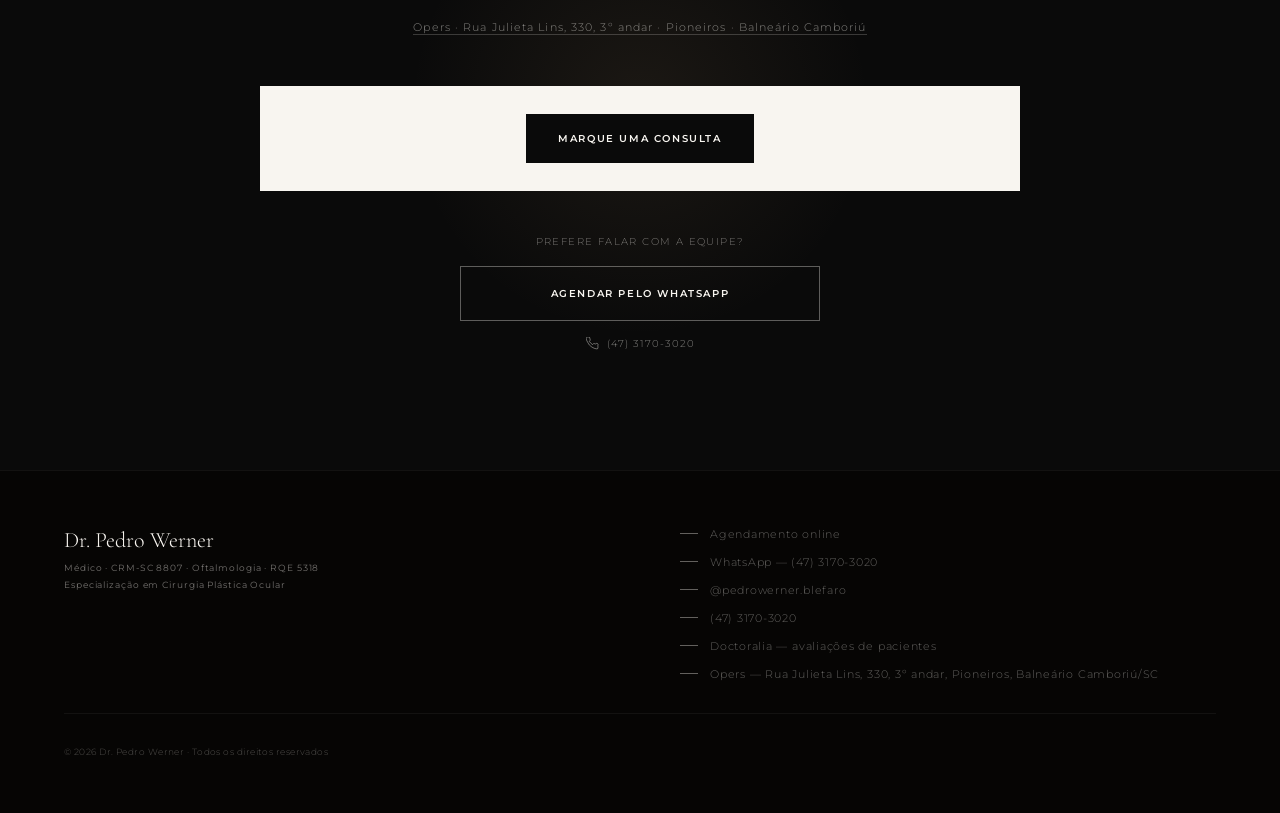
==== commit b4274f92: "Corrige o endereço: Opers fica no 3º andar Co-Authored-By: Claude Fable 5.1 <noreply@anthropic.com> " ====
--- a/index.html
+++ b/index.html
@@ -82,7 +82,7 @@
    "telephone": "+55-47-3170-3020",
    "address": {
     "@type": "PostalAddress",
-    "streetAddress": "Rua Julieta Lins, 330, 2º andar — Opers",
+    "streetAddress": "Rua Julieta Lins, 330, 3º andar — Opers",
     "addressLocality": "Balneário Camboriú",
     "addressRegion": "SC",
     "postalCode": "88331-010",
@@ -225,7 +225,7 @@
      "name": "Onde fica o consultório e como agendar?",
      "acceptedAnswer": {
       "@type": "Answer",
-      "text": "O consultório fica na Opers, Rua Julieta Lins, 330, 2º andar, bairro Pioneiros, Balneário Camboriú/SC, CEP 88331-010. O agendamento pode ser feito online, pela agenda desta página, ou pelo WhatsApp (47) 3170-3020."
+      "text": "O consultório fica na Opers, Rua Julieta Lins, 330, 3º andar, bairro Pioneiros, Balneário Camboriú/SC, CEP 88331-010. O agendamento pode ser feito online, pela agenda desta página, ou pelo WhatsApp (47) 3170-3020."
      }
     }
    ]
@@ -1126,7 +1126,7 @@
       </details>
       <details class="faq-item rv">
         <summary>Onde fica o consultório e como agendar?</summary>
-        <p class="faq-a">O consultório fica na Opers, Rua Julieta Lins, 330, 2º andar, bairro Pioneiros, Balneário Camboriú/SC, CEP 88331-010. O agendamento pode ser feito online, pela agenda desta página, ou pelo WhatsApp (47) 3170-3020.</p>
+        <p class="faq-a">O consultório fica na Opers, Rua Julieta Lins, 330, 3º andar, bairro Pioneiros, Balneário Camboriú/SC, CEP 88331-010. O agendamento pode ser feito online, pela agenda desta página, ou pelo WhatsApp (47) 3170-3020.</p>
       </details>
     </div>
   </div>
@@ -1136,7 +1136,7 @@
 <div class="cta-wrap" id="agendar">
   <div style="position:relative;z-index:1;">
     <h2 class="cta-h rv">Comece pela<br><em>consulta.</em></h2>
-    <p class="cta-sub rv"><a href="https://www.google.com/maps/search/?api=1&query=Opers%2C+Rua+Julieta+Lins%2C+330%2C+Pioneiros%2C+Balne%C3%A1rio+Cambori%C3%BA+-+SC" target="_blank" rel="noopener">Opers · Rua Julieta Lins, 330, 2º andar · Pioneiros · Balneário Camboriú</a></p>
+    <p class="cta-sub rv"><a href="https://www.google.com/maps/search/?api=1&query=Opers%2C+Rua+Julieta+Lins%2C+330%2C+Pioneiros%2C+Balne%C3%A1rio+Cambori%C3%BA+-+SC" target="_blank" rel="noopener">Opers · Rua Julieta Lins, 330, 3º andar · Pioneiros · Balneário Camboriú</a></p>
     <div class="agendar-widget">
       <!-- Widget Doctoralia (código gerado no painel da Doctoralia) -->
       <a id="zl-url" class="zl-url" href="https://www.doctoralia.com.br/pedro-werner/oftalmologista/balneario-camboriu" rel="nofollow" data-zlw-doctor="pedro-werner" data-zlw-type="big" data-zlw-opinion="true" data-zlw-hide-branding="true" data-zlw-saas-only="true" data-zlw-a11y-title="Widget de marcação de consultas médicas">Marque uma consulta</a>
@@ -1164,7 +1164,7 @@
       <a href="https://instagram.com/pedrowerner.blefaro" class="footer-link">@pedrowerner.blefaro</a>
       <a href="tel:+554731703020" class="footer-link">(47) 3170-3020</a>
       <a href="https://www.doctoralia.com.br/pedro-werner/oftalmologista/balneario-camboriu" class="footer-link" target="_blank" rel="noopener">Doctoralia — avaliações de pacientes</a>
-      <a href="https://www.google.com/maps/search/?api=1&query=Opers%2C+Rua+Julieta+Lins%2C+330%2C+Pioneiros%2C+Balne%C3%A1rio+Cambori%C3%BA+-+SC" class="footer-link" target="_blank" rel="noopener">Opers — Rua Julieta Lins, 330, 2º andar, Pioneiros, Balneário Camboriú/SC</a>
+      <a href="https://www.google.com/maps/search/?api=1&query=Opers%2C+Rua+Julieta+Lins%2C+330%2C+Pioneiros%2C+Balne%C3%A1rio+Cambori%C3%BA+-+SC" class="footer-link" target="_blank" rel="noopener">Opers — Rua Julieta Lins, 330, 3º andar, Pioneiros, Balneário Camboriú/SC</a>
     </div>
     <p class="footer-copy">© 2026 Dr. Pedro Werner · Todos os direitos reservados</p>
   </div>
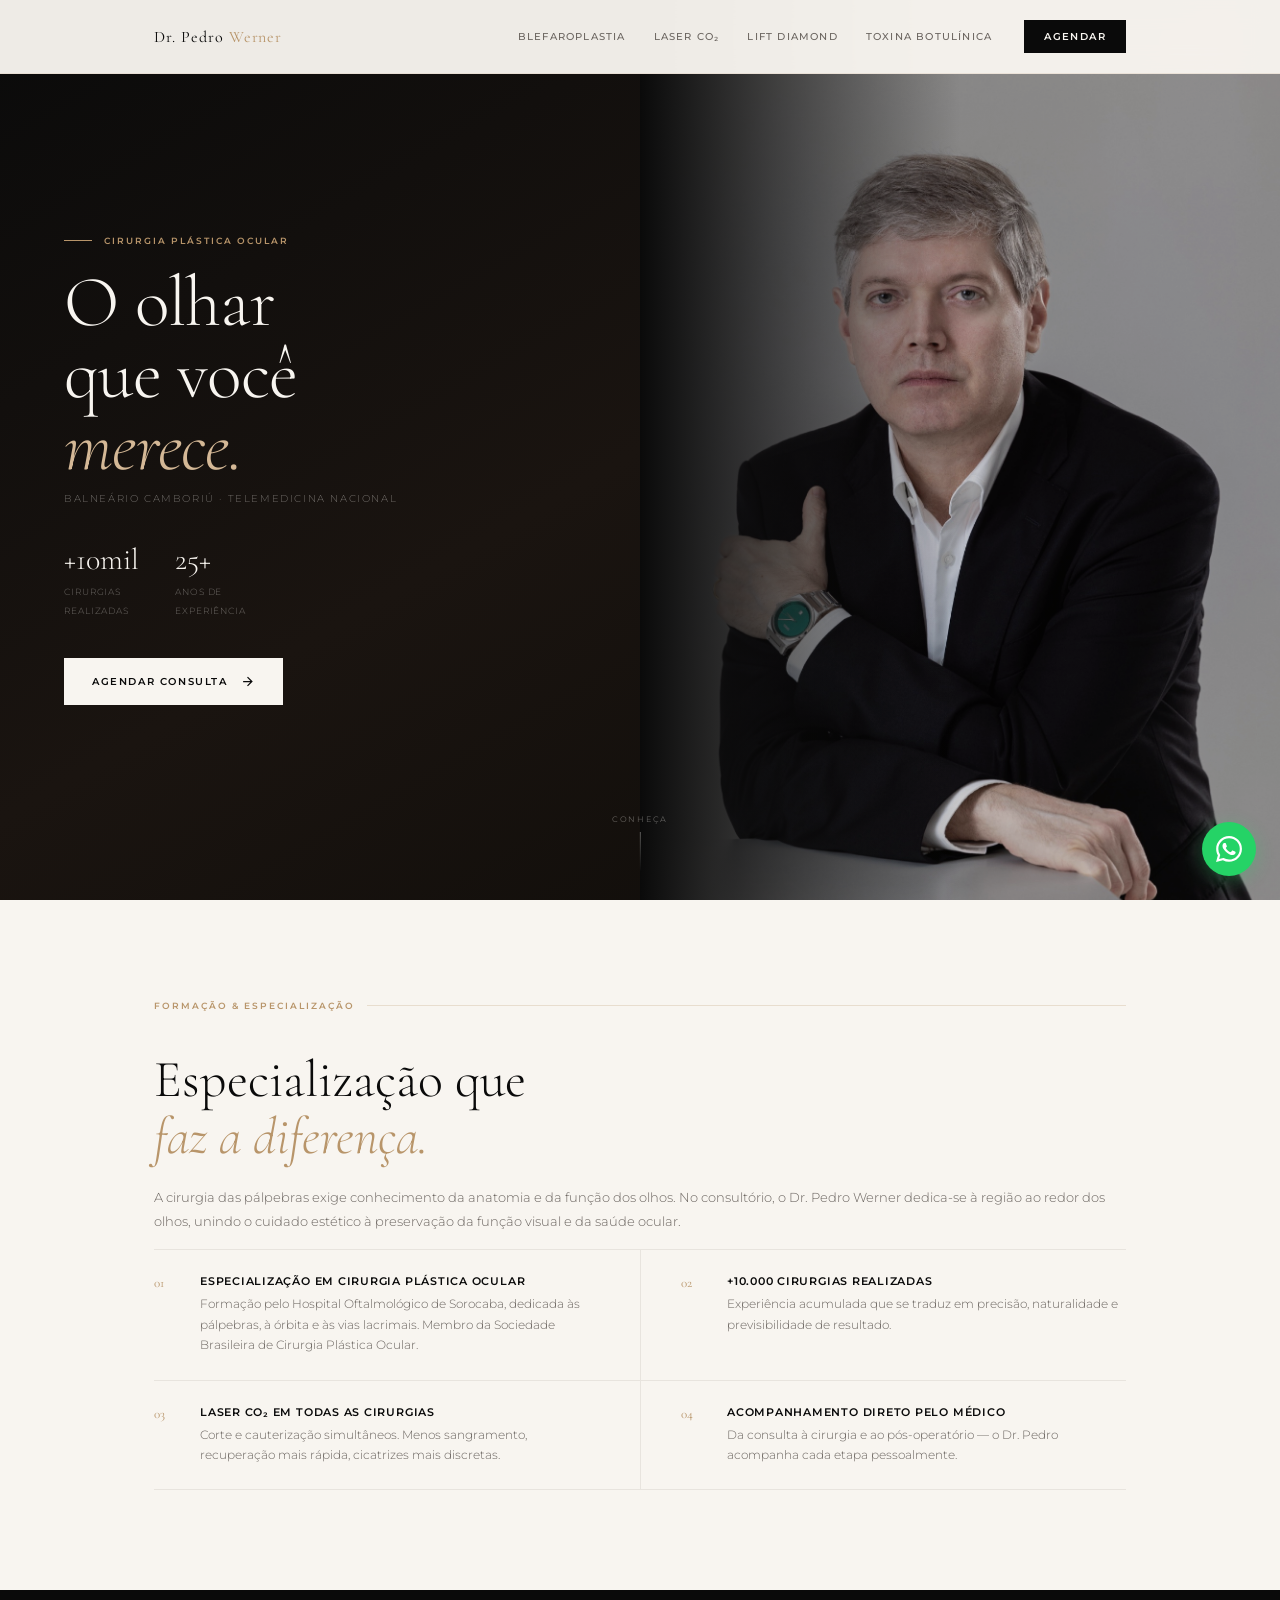
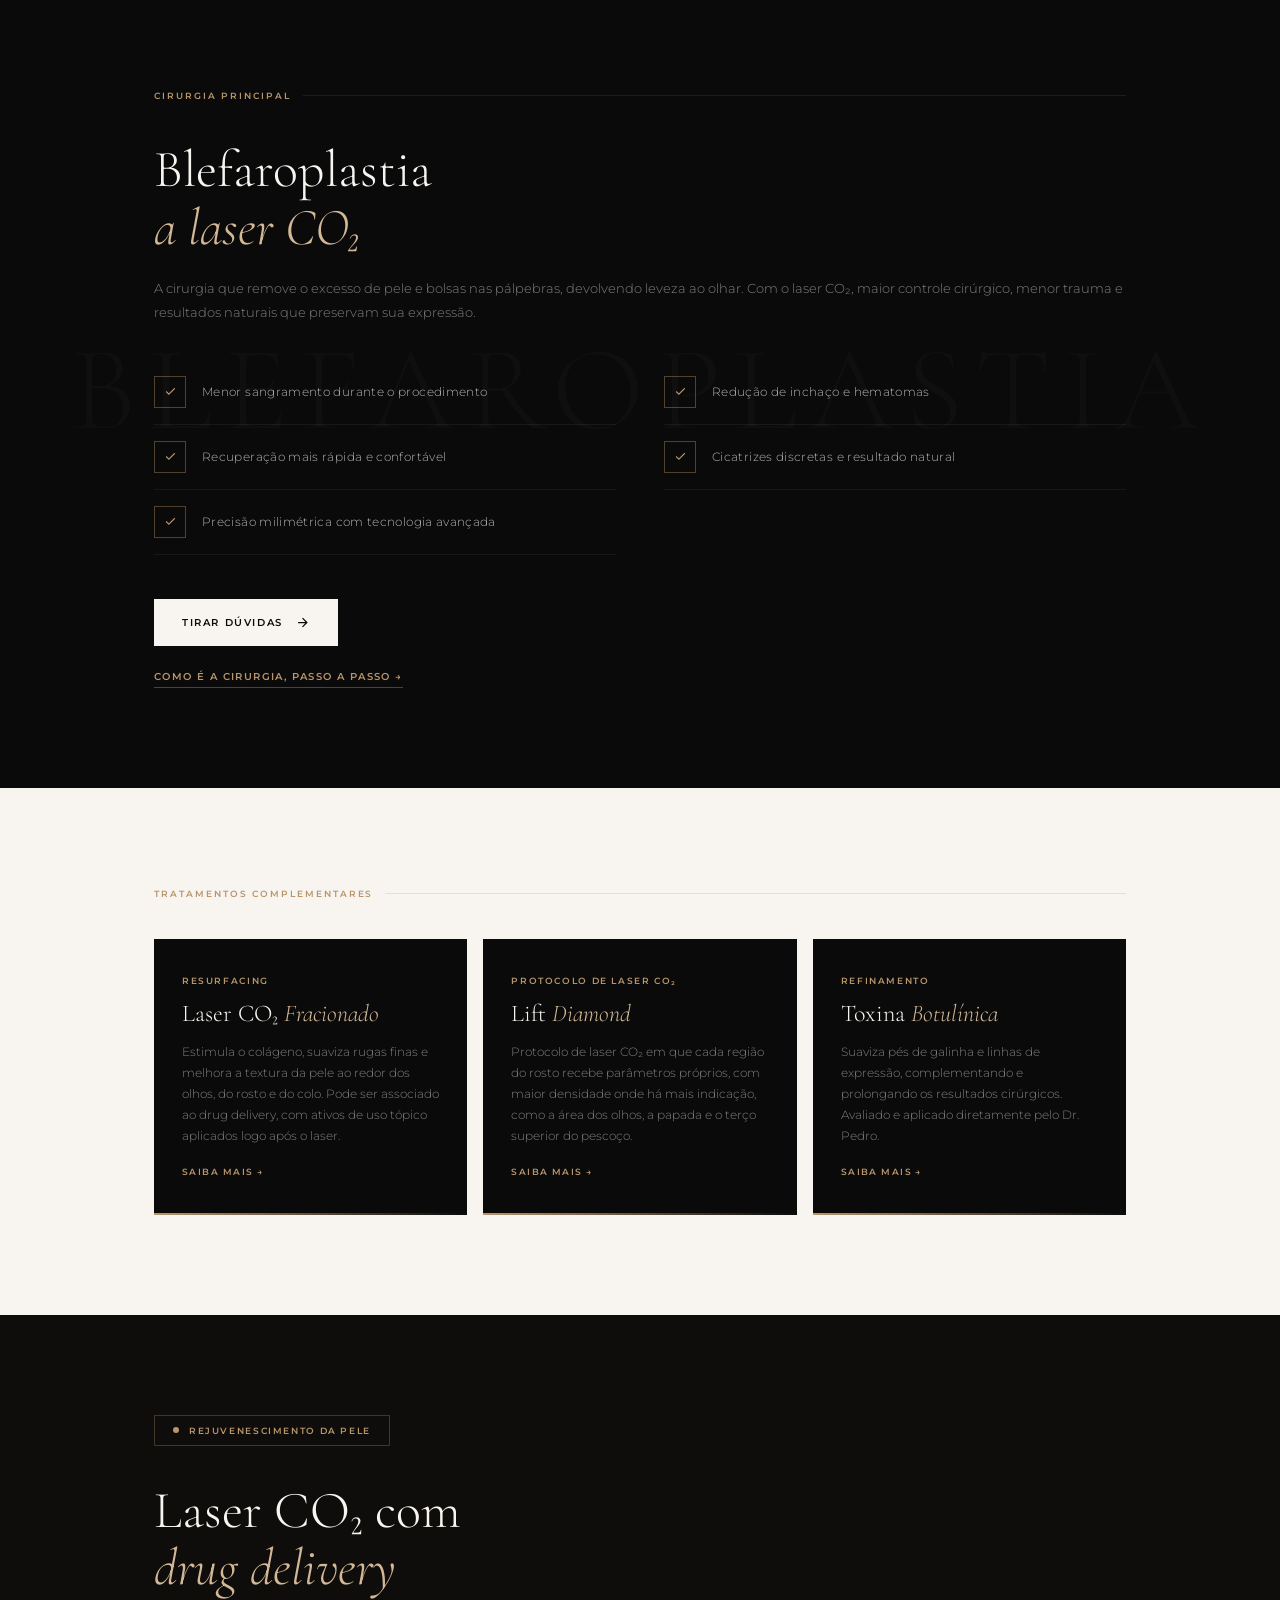
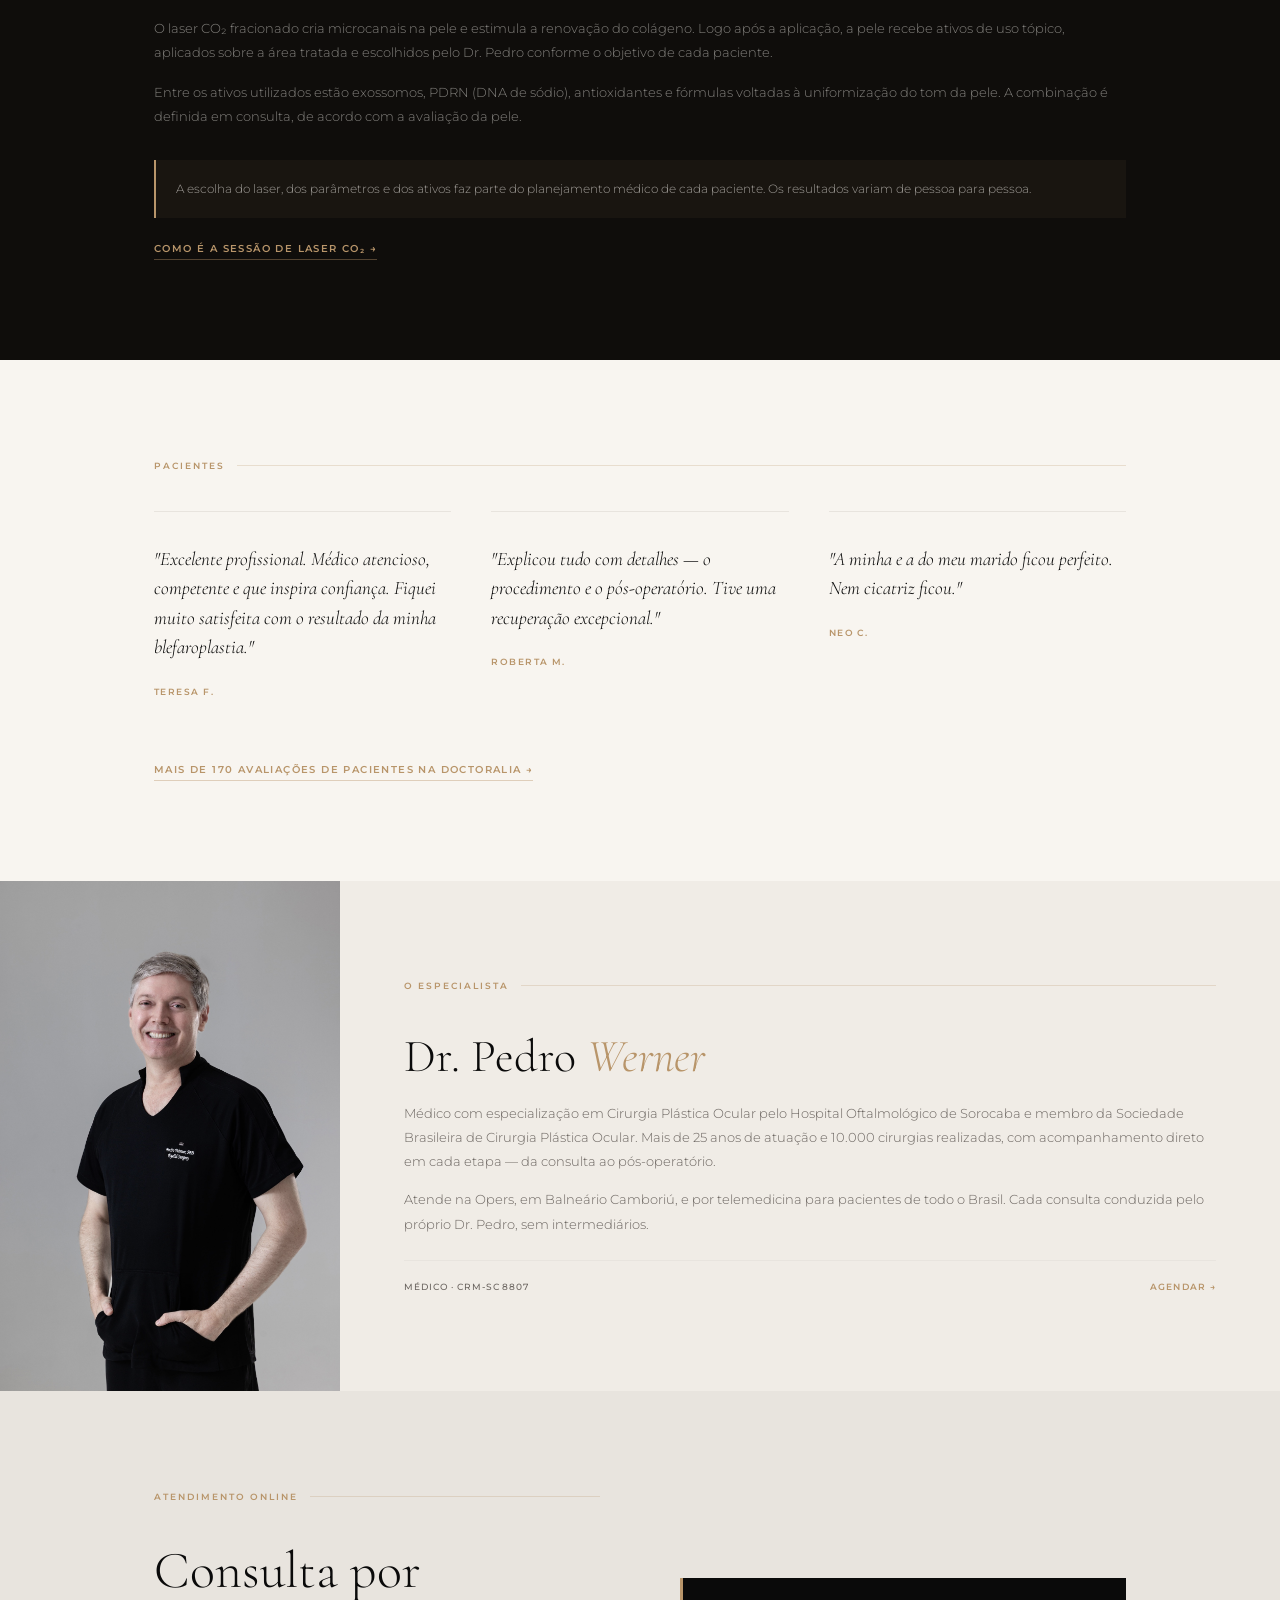
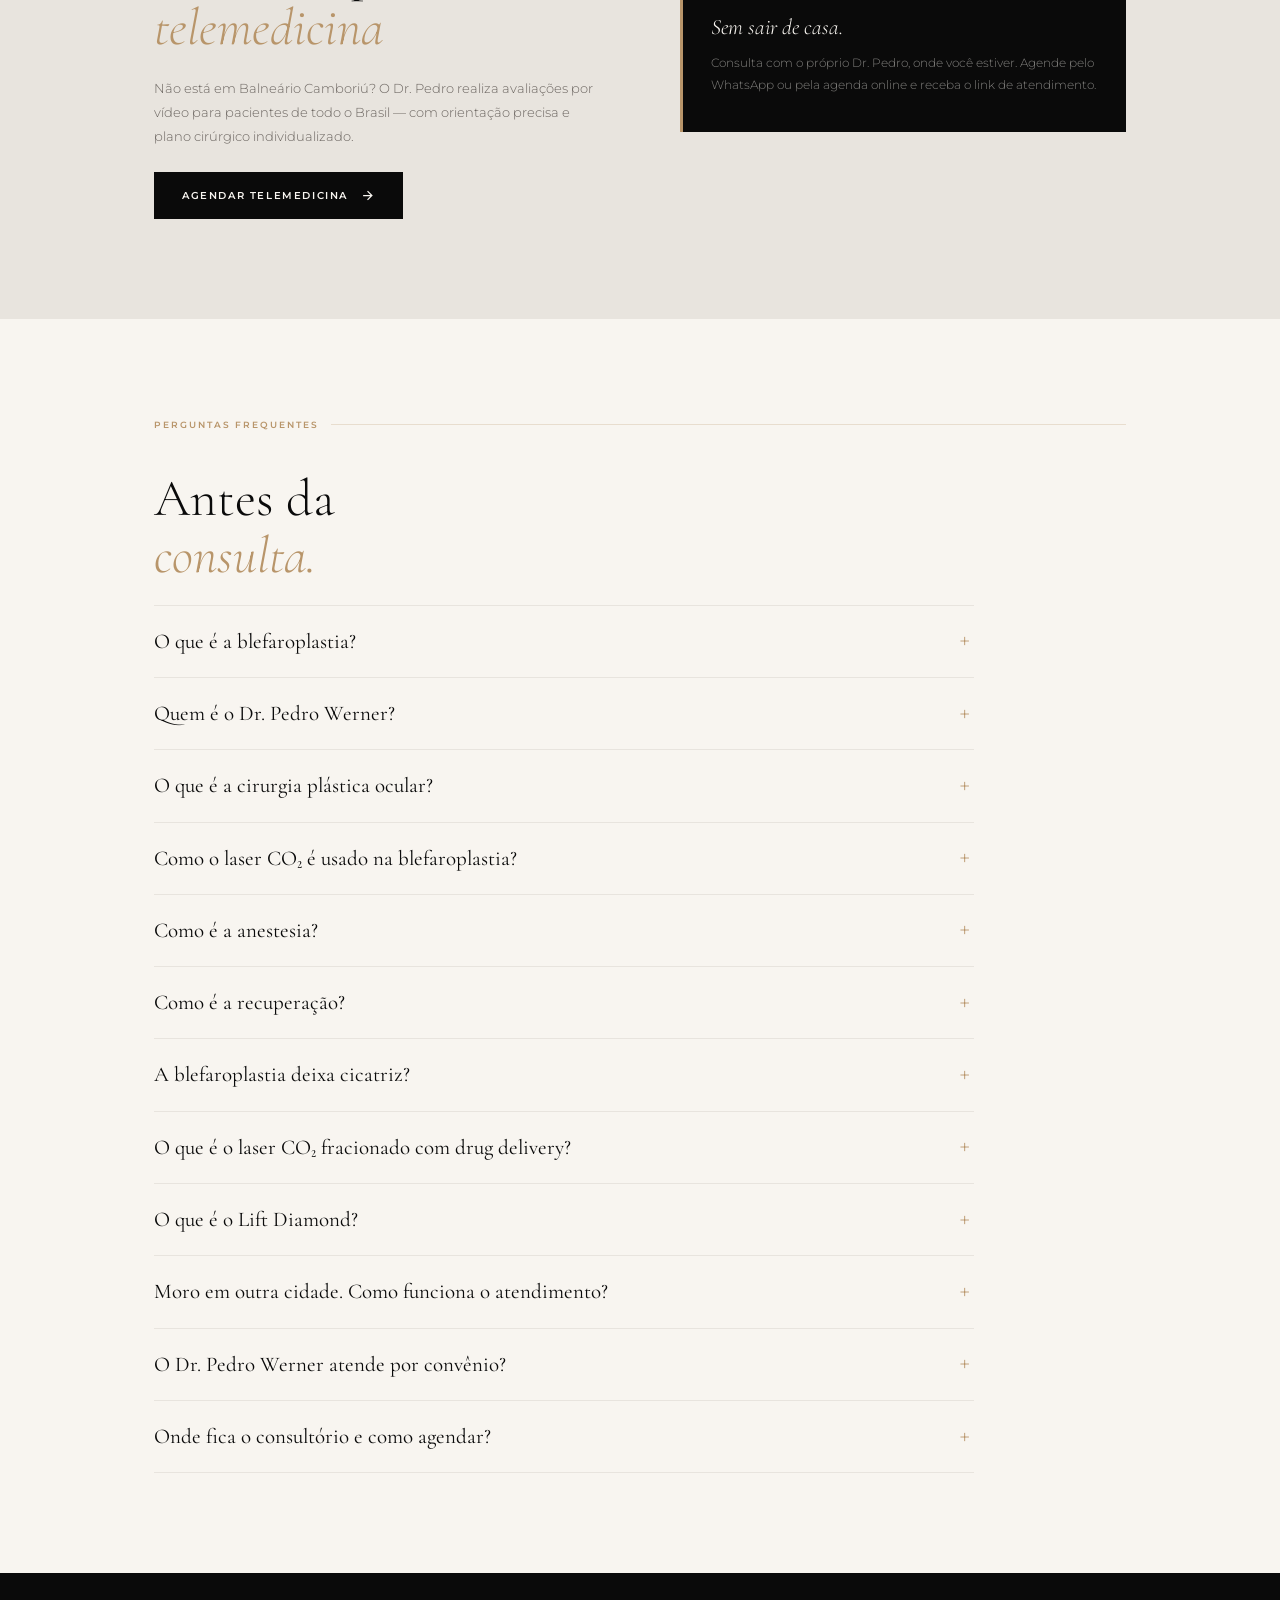
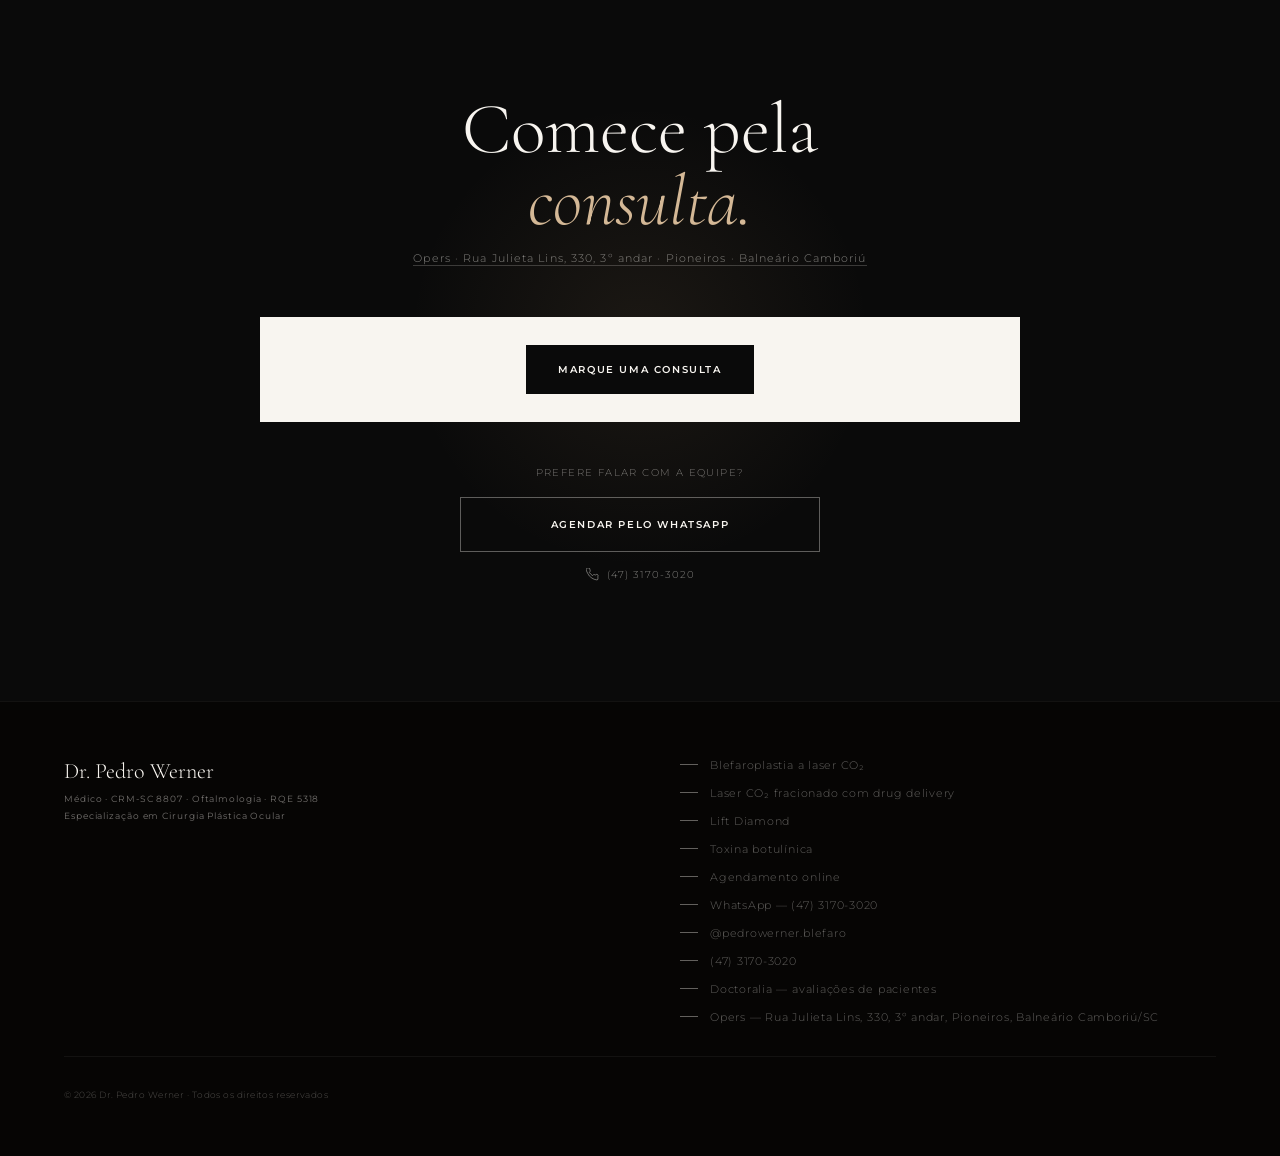
==== commit 4e4c02bb: "Cria páginas de procedimento e inclui o Lift Diamond - Novas páginas: blefaroplastia a laser, laser " ====
--- a/index.html
+++ b/index.html
@@ -11,6 +11,7 @@
 <meta property="og:url" content="https://pedrowerner.med.br/">
 <meta property="og:title" content="Dr. Pedro Werner | Blefaroplastia a laser CO₂ em Balneário Camboriú">
 <meta property="og:description" content="Dr. Pedro Werner, médico com especialização em Cirurgia Plástica Ocular. Blefaroplastia a laser CO₂, resurfacing com laser CO₂ fracionado e toxina botulínica em Balneário Camboriú/SC. Agendamento online e teleconsulta.">
+<meta property="og:image" content="https://pedrowerner.med.br/assets/dr-pedro-werner-retrato.jpg">
 <script type="application/ld+json">
 {
  "@context": "https://schema.org",
@@ -28,7 +29,7 @@
    "name": "Pedro Werner",
    "honorificPrefix": "Dr.",
    "jobTitle": "Médico com especialização em Cirurgia Plástica Ocular",
-   "description": "Médico (CRM-SC 8807), com especialização em Cirurgia Plástica Ocular pelo Hospital Oftalmológico de Sorocaba. Dedica o consultório à blefaroplastia a laser CO₂, ao resurfacing com laser CO₂ fracionado e à toxina botulínica, em Balneário Camboriú/SC.",
+   "description": "Médico (CRM-SC 8807), com especialização em Cirurgia Plástica Ocular pelo Hospital Oftalmológico de Sorocaba. Dedica o consultório à blefaroplastia a laser CO₂, ao resurfacing com laser CO₂ fracionado, ao protocolo Lift Diamond e à toxina botulínica, em Balneário Camboriú/SC.",
    "url": "https://pedrowerner.med.br/",
    "sameAs": [
     "https://www.doctoralia.com.br/pedro-werner/oftalmologista/balneario-camboriu",
@@ -43,7 +44,8 @@
     "Blefaroplastia a laser CO₂",
     "Cirurgia plástica ocular",
     "Resurfacing com laser CO₂ fracionado",
-    "Toxina botulínica"
+    "Toxina botulínica",
+    "Lift Diamond"
    ],
    "alumniOf": [
     {
@@ -71,7 +73,8 @@
    ],
    "worksFor": {
     "@id": "https://pedrowerner.med.br/#consultorio"
-   }
+   },
+   "image": "https://pedrowerner.med.br/assets/dr-pedro-werner-retrato.jpg"
   },
   {
    "@type": "Physician",
@@ -117,24 +120,38 @@
     {
      "@type": "MedicalProcedure",
      "name": "Blefaroplastia a laser CO₂",
-     "description": "Cirurgia das pálpebras que remove o excesso de pele e trata as bolsas de gordura, com uso do laser CO₂ nas incisões."
+     "description": "Cirurgia das pálpebras que remove o excesso de pele e trata as bolsas de gordura, com uso do laser CO₂ nas incisões.",
+     "url": "https://pedrowerner.med.br/blefaroplastia-a-laser/",
+     "@id": "https://pedrowerner.med.br/blefaroplastia-a-laser/#procedimento"
     },
     {
      "@type": "MedicalProcedure",
      "name": "Resurfacing com laser CO₂ fracionado e drug delivery",
-     "description": "Tratamento da pele com laser CO₂ fracionado, seguido da aplicação de ativos de uso tópico escolhidos pelo médico."
+     "description": "Tratamento da pele com laser CO₂ fracionado, seguido da aplicação de ativos de uso tópico escolhidos pelo médico.",
+     "url": "https://pedrowerner.med.br/resurfacing-laser-co2/",
+     "@id": "https://pedrowerner.med.br/resurfacing-laser-co2/#procedimento"
+    },
+    {
+     "@type": "MedicalProcedure",
+     "@id": "https://pedrowerner.med.br/lift-diamond/#procedimento",
+     "name": "Lift Diamond",
+     "description": "Protocolo de aplicação do laser CO₂ fracionado em que cada região do rosto recebe parâmetros próprios, seguido de drug delivery com ativos de uso tópico.",
+     "url": "https://pedrowerner.med.br/lift-diamond/"
     },
     {
      "@type": "MedicalProcedure",
      "name": "Aplicação de toxina botulínica",
-     "description": "Aplicação para suavizar linhas de expressão ao redor dos olhos."
+     "description": "Aplicação para suavizar linhas de expressão ao redor dos olhos.",
+     "url": "https://pedrowerner.med.br/toxina-botulinica/",
+     "@id": "https://pedrowerner.med.br/toxina-botulinica/#procedimento"
     }
    ],
    "potentialAction": {
     "@type": "ReserveAction",
     "name": "Agendar consulta",
     "target": "https://www.doctoralia.com.br/pedro-werner/oftalmologista/balneario-camboriu"
-   }
+   },
+   "image": "https://pedrowerner.med.br/assets/dr-pedro-werner-retrato.jpg"
   },
   {
    "@type": "FAQPage",
@@ -202,6 +219,14 @@
      "acceptedAnswer": {
       "@type": "Answer",
       "text": "O laser CO₂ fracionado é um tratamento de resurfacing: cria microcanais na pele e estimula a produção de colágeno. No drug delivery, ativos de uso tópico são aplicados sobre a pele logo após o laser. Os ativos são escolhidos pelo Dr. Pedro conforme o objetivo de cada paciente, como hidratação, ação antioxidante ou uniformização do tom."
+     }
+    },
+    {
+     "@type": "Question",
+     "name": "O que é o Lift Diamond?",
+     "acceptedAnswer": {
+      "@type": "Answer",
+      "text": "É um protocolo de aplicação do laser CO₂ fracionado em que o rosto não é tratado de forma uniforme. Cada região recebe parâmetros próprios, com maior densidade onde há mais indicação, como a área dos olhos, a papada e o terço superior do pescoço."
      }
     },
     {
@@ -890,7 +915,90 @@
 .btn svg { width: 15px; height: 15px; transition: transform 0.25s; }
 .btn:hover svg { transform: translateX(3px); }
 
+
+/* ── NAV: links de tratamentos ── */
+.nav-links { display: none; }
+@media (min-width: 900px) {
+  .nav-links { display: flex; gap: 28px; margin-left: auto; margin-right: 32px; }
+  .nav-links a {
+    font-family: var(--B); font-size: 10px; font-weight: 500;
+    letter-spacing: 0.12em; text-transform: uppercase;
+    color: var(--cinza); text-decoration: none; transition: color 0.25s;
+  }
+  .nav-links a:hover, .nav-links a[aria-current="page"] { color: var(--dourado); }
+}
+
+/* ── CARDS como link ── */
+a.card { display: block; text-decoration: none; }
+.card-mais {
+  display: inline-block; margin-top: 20px;
+  font-family: var(--B); font-size: 9px; font-weight: 600;
+  letter-spacing: 0.16em; text-transform: uppercase; color: var(--dourado);
+}
+@media (min-width: 900px) {
+  .cards-grid.tres { grid-template-columns: 1fr 1fr 1fr; }
+}
+
+/* ── link de texto ── */
+.link-mais {
+  display: inline-block; margin-top: 24px;
+  font-family: var(--B); font-size: 10px; font-weight: 600;
+  letter-spacing: 0.14em; text-transform: uppercase;
+  color: var(--dourado); text-decoration: none;
+  border-bottom: 1px solid rgba(184,149,106,0.4); padding-bottom: 4px;
+  transition: color 0.25s, border-color 0.25s;
+}
+.link-mais:hover { color: var(--preto); border-color: var(--preto); }
+.link-mais.on-dark:hover { color: var(--branco); border-color: var(--branco); }
+
+/* ── PÁGINAS DE PROCEDIMENTO ── */
+.page-hero {
+  background: linear-gradient(150deg, #0a0a0a 0%, #1a1410 50%, #0d0b08 100%);
+  padding: 124px 0 64px;
+}
+@media (min-width: 768px) { .page-hero { padding: 168px 0 96px; } }
+.crumb {
+  font-family: var(--B); font-size: 9px; font-weight: 500;
+  letter-spacing: 0.16em; text-transform: uppercase;
+  color: rgba(248,245,240,0.4); margin-bottom: 28px;
+}
+.crumb a { color: inherit; text-decoration: none; }
+.crumb a:hover { color: var(--dourado); }
+.crumb span { color: var(--dourado); }
+.page-h1 {
+  font-family: var(--T); font-size: clamp(38px, 6vw, 62px);
+  font-weight: 300; line-height: 1.05; color: var(--branco);
+  letter-spacing: -0.01em; margin-bottom: 28px; max-width: 820px;
+}
+.page-h1 em { font-style: italic; color: var(--dourado-claro); }
+.page-lead {
+  font-family: var(--B); font-size: 14px; font-weight: 300;
+  line-height: 1.85; color: rgba(248,245,240,0.68);
+  max-width: 680px; margin-bottom: 36px;
+}
+.acoes { display: flex; flex-wrap: wrap; gap: 14px; }
+.btn.contorno {
+  color: var(--branco); background: transparent;
+  border: 1px solid rgba(248,245,240,0.35);
+}
+.btn.contorno:hover { background: var(--dourado); border-color: var(--dourado); }
+.prose { max-width: 760px; }
+.prose .body-text:last-child { margin-bottom: 0; }
+.nota {
+  border-left: 2px solid var(--dourado);
+  padding: 18px 20px; margin-top: 32px; max-width: 760px;
+  background: rgba(184,149,106,0.08);
+}
+.nota p {
+  font-family: var(--B); font-size: 12px; font-weight: 300;
+  line-height: 1.8; color: var(--cinza);
+}
+.cred-grid.on-dark, .cred-grid.on-dark .cred-item { border-color: rgba(255,255,255,0.08); }
+.cred-grid.on-dark .cred-h { color: var(--branco); }
+.cred-grid.on-dark .cred-p { color: rgba(248,245,240,0.5); }
+
 </style>
+<noscript><style>.rv{opacity:1;transform:none}</style></noscript>
 </head>
 <body>
 
@@ -898,6 +1006,7 @@
 <nav>
   <div class="nav-inner">
     <a href="#" class="nav-logo">Dr. Pedro <span>Werner</span></a>
+    <div class="nav-links"><a href="/blefaroplastia-a-laser/">Blefaroplastia</a><a href="/resurfacing-laser-co2/">Laser CO₂</a><a href="/lift-diamond/">Lift Diamond</a><a href="/toxina-botulinica/">Toxina botulínica</a></div>
     <a href="#agendar" class="nav-cta">Agendar</a>
   </div>
 </nav>
@@ -905,7 +1014,7 @@
 <!-- HERO -->
 <section class="hero">
   <div class="hero-foto-wrap">
-    <img src="[data-uri]